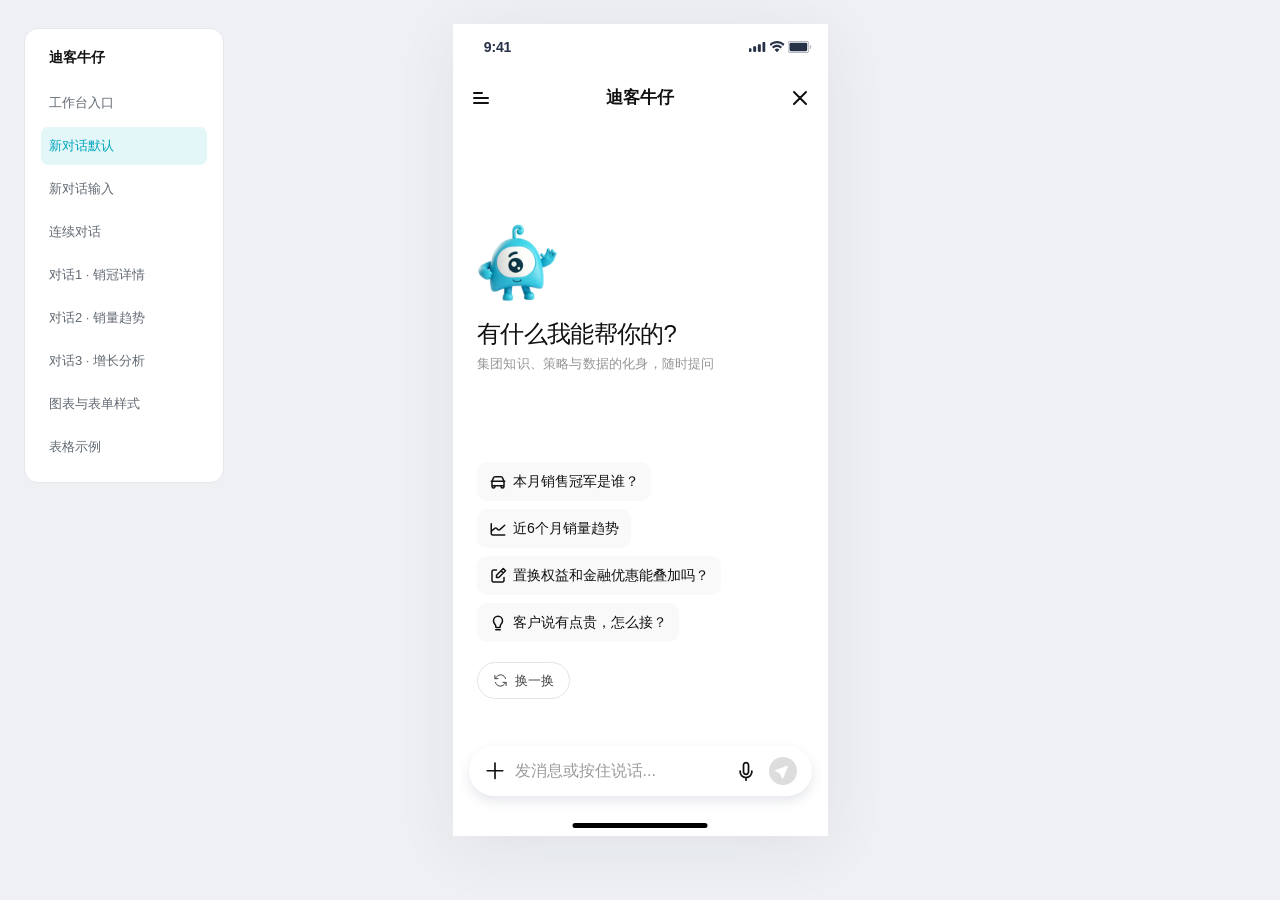
==== index.html @ 0528c2bb "Align reply line heights and paragraph spacing with design" ====
<!doctype html>
<html lang="zh-CN"><head><meta charset="UTF-8"><meta name="viewport" content="width=device-width,initial-scale=1,viewport-fit=cover"><title>新对话默认 · 迪客牛仔</title><script src="text-format.js?v=20261027-voice-original"></script><script src="viewport-mode.js?v=20261027-initial-layout"></script><link rel="stylesheet" href="styles.css?v=50b64fb21ad0081b"><link rel="manifest" href="manifest.webmanifest"><meta name="theme-color" content="#ffffff"><meta name="mobile-web-app-capable" content="yes"><meta name="apple-mobile-web-app-capable" content="yes"><meta name="apple-mobile-web-app-title" content="迪客牛仔"><link rel="apple-touch-icon" href="assets/apple-touch-icon.png"><link rel="stylesheet" href="task-history.css?v=de80d397e705ed2d"><link rel="preload" as="script" data-runtime-preload href="runtime-home.js?v=e8bdff1c8161cac5"></head>
<body data-page="index"><nav class="demo-nav" aria-label="设计页面"><strong>迪客牛仔</strong><a href="workbench.html">工作台入口</a><a href="index.html">新对话默认</a><a href="input.html">新对话输入</a><a href="conversation.html">连续对话</a><a href="answer.html">对话1 · 销冠详情</a><a href="trend.html">对话2 · 销量趋势</a><a href="analysis.html">对话3 · 增长分析</a><a href="charts.html">图表与表单样式</a><a href="table.html">表格示例</a></nav><button class="nav-toggle" aria-label="切换页面">页面</button><div class="screen-shell"><main class="design-screen composer-attachments" inert data-startup-inert aria-label="新对话默认"><div class="s0" data-node-id="9:1149" data-name="新对话默认">
      <div class="s1" data-node-id="9:1116" data-name="Status Bar/Light">
        <div class="s2" data-node-id="I9:1116;1:103" data-name="iPhone X/Status Bars/Status Bar (Black)">
          <div class="s3" data-node-id="I9:1116;1:105" data-name="Battery">
            <img alt="" class="s4" src="assets/1d4ec.svg" />
          </div>
          <div class="s5" data-node-id="I9:1116;1:109" data-name="Wifi">
            <img alt="" class="s4" src="assets/a8f0d.svg" />
          </div>
          <div class="s6" data-node-id="I9:1116;1:113" data-name="Cellular Connection">
            <img alt="" class="s4" src="assets/8ac38.svg" />
          </div>
          <div class="s7" data-node-id="I9:1116;1:118" data-name="Time Style">
            <p class="s8" data-node-id="I9:1116;1:119">
              <span class="s9">9:4</span><span class="s9">1</span>
            </p>
          </div>
        </div>
      </div>
      <div class="s10" data-node-id="9:1150">
        <div class="s11" data-node-id="9:1151" data-name="HomePage">
          <div class="s12" data-node-id="9:1152" data-name="Header">
            <a class="assistant-close" href="workbench.html" aria-label="关闭迪客牛仔，返回工作台"><img src="assets/home-close-v2.svg" alt=""></a>
            <div class="s13" data-node-id="9:1153" data-name="Heading 1">
              <p class="s14" data-node-id="9:1154">
                迪客牛仔
              </p>
            </div>
            <div class="s15" data-node-id="9:1155" data-name="Button - 打开菜单">
              <div class="s16" data-node-id="9:1156" data-name="Icon">
                <img alt="" class="s4" src="assets/home-menu-v2.svg" />
              </div>
            </div>
          </div>
          <div class="s17" data-node-id="9:1158" data-name="Main Content">
            <div class="s18" data-node-id="9:1159" data-name="Section">
              <div class="s19" data-node-id="9:1160" data-name="Image (蓝绿色独眼助手吉祥物):margin">
                <div class="s20 ip-has-fallback" data-node-id="9:1161" data-name="Image (蓝绿色独眼助手吉祥物)">
                  <img class="ip-intro-fallback" src="assets/ip-intro-poster.webp?v=20261105-first-frame" alt="" aria-hidden="true" decoding="async">
                  <video class="s21 ip-intro-video" src="assets/ip-intro-mobile.mp4?v=20261105-new-upload" poster="assets/ip-intro-poster.webp?v=20261105-first-frame" preload="auto" autoplay muted playsinline webkit-playsinline aria-hidden="true"></video>
                </div>
              </div>
              <div class="s22" data-node-id="9:1162" data-name="Heading 2">
                <p class="s23" data-node-id="9:1163">
                  有什么我能帮你的?
                </p>
              </div>
              <div class="s24" data-node-id="9:1164" data-name="Paragraph">
                <p class="s25" data-node-id="9:1165">
                  集团知识、策略与数据的化身，随时提问
                </p>
              </div>
            </div>
            <div class="s26" data-node-id="9:1166" data-name="Section - 推荐问题">
              <div class="s27" data-node-id="9:1167" data-name="Container">
                <div class="s28" data-node-id="9:1168" data-name="Button">
                  <div class="s29 suggestion-icon home-figma-icon" data-name="Icon" data-icon="User" aria-hidden="true"><img src="assets/home-car.svg" alt=""></div>
                  <div class="s13" data-node-id="9:1171" data-name="Text">
                    <p class="s30" data-node-id="9:1172">本月销售冠军是谁？</p>
                  </div>
                </div>
                <div class="s28" data-node-id="9:1173" data-name="Button">
                  <div class="s29 suggestion-icon home-figma-icon" data-name="Icon" data-icon="Car" aria-hidden="true"><img src="assets/home-chart-line.svg" alt=""></div>
                  <div class="s13" data-node-id="9:1176" data-name="Text">
                    <p class="s30" data-node-id="9:1177">近6个月销量趋势</p>
                  </div>
                </div>
                <div class="s28" data-node-id="9:1178" data-name="Button">
                  <div class="s29 suggestion-icon home-figma-icon" data-name="Icon" data-icon="Comment" aria-hidden="true"><img src="assets/home-note-edit.svg" alt=""></div>
                  <div class="s13" data-node-id="9:1181" data-name="Text">
                    <p class="s30" data-node-id="9:1182">置换权益和金融优惠能叠加吗？</p>
                  </div>
                </div>
                <div class="s28" data-node-id="9:1183" data-name="Button">
                  <div class="s29 suggestion-icon home-figma-icon" data-name="Icon" data-icon="Gift" aria-hidden="true"><img src="assets/home-bulb.svg" alt=""></div>
                  <div class="s13" data-node-id="9:1186" data-name="Text">
                    <p class="s30" data-node-id="9:1187">客户说有点贵，怎么接？</p>
                  </div>
                </div>
              </div>
              <div class="s31" data-node-id="9:1188" data-name="Button:margin">
                <div class="s32 refresh-suggestions" data-node-id="9:1189" data-name="Button">
                  <p class="s33" data-node-id="9:1190">
                    换一换
                  </p>
                  <div class="s34" data-node-id="9:1191" data-name="Icon">
                    <img alt="" class="s4" src="assets/66095.svg" />
                  </div>
                </div>
              </div>
            </div>
          </div>
        </div>
      </div>
      <div class="s35" data-node-id="9:1284" data-name="HomePage">
        <div class="s36" data-node-id="9:1285" data-name="Form"><button class="composer-add" type="button" aria-label="添加照片或文件" aria-expanded="false" aria-controls="attachment-panel"><img src="assets/composer-add.svg" alt=""></button>
          <div class="s37" data-node-id="9:1286" data-name="Button - 语音输入">
            <div class="s38" data-node-id="9:1287" data-name="Icon">
              <img alt="" class="s4" src="assets/composer-voice.svg" />
            </div>
          </div>
          <div class="s39" data-node-id="9:1289" data-name="Text Input - 发送消息"><input class="message-input" aria-label="发送消息" inputmode="text" enterkeyhint="send" autocomplete="off" placeholder="发消息或按住说话...">
          </div>
          <div class="s41" data-node-id="9:1291" data-name="Button - 发送消息">
            <div class="s42" data-node-id="9:1292" data-name="Icon:transform">
              <div class="s43" data-node-id="9:1293" data-name="Icon">
                <img alt="" class="s4" src="assets/composer-send-disabled.svg" />
              </div>
            </div>
          </div>
        </div>
        <div class="s44" data-node-id="9:1296" data-name="Home Indicator/Dark">
          <div class="s45" data-node-id="I9:1296;26:6" data-name="Line" ></div>
        </div>
      </div>
    </div></main></div><div class="toast" role="status"></div><script>DemoStartup.watch()</script><script src="runtime-home.js?v=e8bdff1c8161cac5"></script></body></html>
---- styles.css ----
*{box-sizing:border-box;border-width:0;border-style:solid;border-color:#e5e7eb}html,body{margin:0;min-height:100%;font-family:Arial,"PingFang SC",sans-serif}body{background:#eef0f3;color:#101210}p{margin:0}img{display:block;max-width:100%;vertical-align:middle}button,input{font:inherit}button{cursor:pointer}.screen-shell{width:375px;margin:24px auto;background:white;box-shadow:0 12px 60px #27314812;min-height:812px}.design-screen{width:750px;zoom:.5;position:relative;min-height:1624px}.design-screen>div{min-height:inherit}.demo-nav{position:fixed;left:24px;top:28px;display:flex;flex-direction:column;gap:5px;width:200px;padding:16px;background:#fff;border:1px solid #e4e7eb;border-radius:14px;font-size:13px}.demo-nav strong{padding:4px 8px 12px;font-size:14px}.demo-nav a{color:#626a73;text-decoration:none;padding:10px 8px;border-radius:7px}.demo-nav a:hover,.demo-nav a[aria-current]{background:#e3f7f9;color:#00a6ba}.nav-toggle{display:none}.toast{position:fixed;top:50%;bottom:auto;left:50%;transform:translate(-50%,-50%);width:max-content;max-width:min(360px,calc(100vw - 48px));padding:12px 18px;background:#202a2e;color:white;border-radius:12px;font-size:14px;opacity:0;pointer-events:none;z-index:20;transition:opacity .2s}.toast.visible{opacity:1}[role=button]{cursor:pointer}[role=button]:focus-visible,input:focus-visible{outline:3px solid #00b0c7;outline-offset:4px}.message-input{background:transparent;border:0;outline:0;width:100%;height:100%;color:#101210;font-size:32px;padding:0;min-width:0}.message-input::placeholder{color:#999c99}.selected-option{background:#e3f7f9!important;color:#00b2c4!important;border-color:#a6e5eb!important}.feedback-active{background:#e3f7f9;border-radius:6px}.inline-table{width:100%;border-collapse:collapse;font-size:28px}.inline-table td,.inline-table th{padding:24px 0;border-bottom:1px solid #dedee1;text-align:left;font-weight:400}.inline-table th{color:#888}.inline-table td:last-child,.inline-table th:last-child{text-align:right}.inline-table tr:last-child td{border-bottom:0}@media(max-width:900px){.demo-nav{display:none;z-index:10;box-shadow:0 8px 40px #0002}.demo-nav.open{display:flex}.nav-toggle{display:block;position:fixed;right:12px;top:12px;z-index:11;background:#fff;border:1px solid #e4e7eb;border-radius:20px;padding:8px 14px;font-size:12px;color:#68737d}.screen-shell{margin:0 auto;box-shadow:none}}@media(max-width:374px){.screen-shell{margin:0;width:100%}}body[data-page=table] .design-screen{min-height:637px}body[data-page=table] .screen-shell{min-height:318.5px}
.s0{align-content:stretch;display:flex;flex-direction:column;align-items:flex-start;position:relative;width:100%;height:100%}
.s1{background-color:#fff;height:88px;position:relative;flex-shrink:0;width:100%}
.s2{position:absolute;height:88px;left:50%;overflow:clip;top:50%;width:750px;transform:translate(-50%,-50%) rotate(0deg)}
.s3{position:absolute;height:22.667px;right:31.34px;top:34.67px;width:48.656px}
.s4{position:absolute;display:block;inset:0;max-width:none;width:100%;height:100%}
.s5{position:absolute;inset:39.39% 11.48% 35.69% 84.45%}
.s6{position:absolute;inset:40.15% 16.62% 35.61% 78.84%}
.s7{position:absolute;height:42px;left:36px;top:24px;width:108px}
.s8{overflow-wrap:break-word;position:absolute;font-family:Arial,"PingFang SC",sans-serif;font-weight:600;line-height:0;left:54px;font-style:normal;color:#273148;font-size:28px;text-align:center;top:calc(50% - 15px);letter-spacing:-0.28px;width:108px;transform:translate(-50%,0px) rotate(0deg)}
.s9{line-height:normal}
.s10{align-content:stretch;display:flex;align-items:center;position:relative;flex-shrink:0}
.s11{background-color:#fff;align-content:stretch;display:flex;flex-direction:column;align-items:flex-start;min-height:875px;padding-bottom:240px;position:relative;flex-shrink:0;width:750px}
.s12{align-content:stretch;display:flex;height:120px;align-items:center;justify-content:center;padding-left:36px;padding-right:36px;position:relative;flex-shrink:0;width:100%}
.s13{align-content:stretch;display:flex;flex-direction:column;align-items:flex-start;position:relative;flex-shrink:0}
.s14{overflow-wrap:break-word;font-family:Arial,"PingFang SC",sans-serif;font-weight:700;line-height:50.32px;font-style:normal;position:relative;flex-shrink:0;color:#101210;font-size:34px;letter-spacing:0.4px;white-space:nowrap}
.s15{position:absolute;background-color:#f8f8f8;filter:drop-shadow(0px 10px 18px rgba(35,45,65,0.03));display:grid;grid-template-columns: 80px;grid-template-rows: 80px;left:36px;border-radius:40px;width:80px;height:80px;top:20px}
.s16{grid-column:1;justify-self:center;position:relative;grid-row:1;align-self:center;flex-shrink:0;width:48px;height:48px}
.s17{align-content:stretch;display:flex;flex-direction:column;height:1062.359px;align-items:flex-start;padding-top:54px;padding-left:48px;padding-right:48px;position:relative;flex-shrink:0;width:750px}
.s18{align-content:stretch;display:flex;flex-direction:column;align-items:flex-start;position:relative;flex-shrink:0;width:100%}
.s19{align-content:stretch;display:flex;flex-direction:column;height:220px;align-items:flex-start;position:relative;flex-shrink:0;width:215px}
.s20{position:absolute;left:-5px;width:220px;height:220px;top:0}
.s21{position:absolute;inset:0;max-width:none;object-fit:contain;pointer-events:none;width:100%;height:100%}
.s22{align-content:stretch;display:flex;flex-direction:column;height:107px;align-items:flex-start;padding-top:26px;position:relative;flex-shrink:0;width:654px}
.s23{overflow-wrap:break-word;font-family:Arial,"PingFang SC",sans-serif;font-weight:700;line-height:81px;font-style:normal;position:relative;flex-shrink:0;color:#101210;font-size:60px;letter-spacing:-1.4px;white-space:nowrap}
.s24{align-content:stretch;display:flex;flex-direction:column;height:58px;align-items:flex-start;padding-top:14px;position:relative;flex-shrink:0;width:654px}
.s25{overflow-wrap:break-word;font-family:Arial,"PingFang SC",sans-serif;font-weight:400;line-height:43.2px;font-style:normal;position:relative;flex-shrink:0;color:#939693;font-size:27px;letter-spacing:0.4px;white-space:nowrap}
.s26{align-content:stretch;display:flex;flex-direction:column;height:623.359px;align-items:flex-start;padding-top:110px;position:relative;flex-shrink:0;width:654px}
.s27{align-content:stretch;display:flex;flex-direction:column;gap:16px;align-items:flex-start;position:relative;flex-shrink:0;width:100%}
.s28{background-color:#f9f9f9;align-content:stretch;display:flex;gap:16px;align-items:center;min-height:88px;padding-left:32px;padding-right:32px;padding-top:20px;padding-bottom:20px;position:relative;border-radius:26px;flex-shrink:0}
.s29{position:relative;flex-shrink:0;width:36px;height:36px}
.s30{overflow-wrap:break-word;font-family:Arial,"PingFang SC",sans-serif;font-weight:400;line-height:46.4px;font-style:normal;position:relative;flex-shrink:0;color:#101210;font-size:32px;white-space:nowrap}
.s31{align-content:stretch;display:flex;flex-direction:column;align-items:flex-start;padding-top:40px;position:relative;flex-shrink:0}
.s32{border-width:1px;border-color:#e4e4e4;border-style:solid;align-content:stretch;display:flex;gap:14px;height:73.359px;align-items:center;padding-left:30px;padding-right:30px;padding-top:12px;padding-bottom:12px;position:relative;border-radius:40px;flex-shrink:0}
.s33{overflow-wrap:break-word;font-family:Arial,"PingFang SC",sans-serif;font-weight:400;line-height:47.36px;font-style:normal;position:relative;flex-shrink:0;color:#101210;font-size:32px;text-align:center;white-space:nowrap}
.s34{position:relative;flex-shrink:0;width:30px;height:30px}
.s35{position:absolute;background-image:linear-gradient(to bottom,rgba(255,255,255,0),white 22%);bottom:0;height:210px;left:0;width:750px}
.s36{position:absolute;background-color:#fff;align-content:stretch;filter:drop-shadow(0px 10px 23px rgba(38,55,91,0.04));display:flex;gap:18px;height:100px;align-items:center;left:32px;min-height:100px;padding-left:34px;padding-right:16px;padding-top:16px;padding-bottom:16px;right:32px;border-radius:60px;top:30px}
.s37{grid-template-columns: 40px;grid-template-rows: 40px;display:inline-grid;position:relative;flex-shrink:0}
.s38{grid-column:1;justify-self:center;position:relative;grid-row:1;align-self:center;flex-shrink:0;width:40px;height:40px}
.s39{align-content:stretch;display:flex;flex-direction:column;height:47px;align-items:flex-start;justify-content:center;overflow:clip;position:relative;flex-shrink:0;width:492px}
.s40{overflow-wrap:break-word;font-family:Arial,"PingFang SC",sans-serif;font-weight:400;line-height:normal;font-style:normal;position:relative;flex-shrink:0;color:#999c99;font-size:32px;width:100%}
.s41{background-color:#ddd;display:grid;grid-template-columns: 68px;grid-template-rows: 68px;position:relative;border-radius:34px;flex-shrink:0;width:68px;height:68px}
.s42{grid-column:1;align-content:stretch;display:flex;flex-direction:column;align-items:flex-start;justify-self:center;position:relative;grid-row:1;align-self:center;flex-shrink:0;width:40px;height:40px}
.s43{position:absolute;left:-1px;width:40px;height:40px;top:1px}
.s44{position:absolute;bottom:0;height:68px;left:0;width:750px}
.s45{position:absolute;background-color:#000;bottom:16px;height:10px;left:50%;border-radius:100px;width:270px;transform:translate(-50%,0px) rotate(0deg)}
.s46{overflow-wrap:break-word;font-family:Arial,"PingFang SC",sans-serif;font-weight:400;line-height:normal;font-style:normal;position:relative;flex-shrink:0;color:#101210;font-size:32px;width:100%}
.s47{background-color:#00b0c7;display:grid;grid-template-columns: 68px;grid-template-rows: 68px;position:relative;border-radius:34px;flex-shrink:0;width:68px;height:68px}
.s48{background-color:#fff;align-content:stretch;display:flex;flex-direction:column;align-items:flex-start;position:relative;width:100%;height:100%}
.s49{align-content:stretch;display:flex;flex-direction:column;align-items:center;position:relative;flex-shrink:0;width:100%}
.s50{background-color:#fff;align-content:stretch;display:flex;flex-direction:column;align-items:flex-start;min-height:875px;position:relative;flex-shrink:0;width:750px}
.s51{background-color:#fff;align-content:stretch;display:flex;height:120px;align-items:center;justify-content:center;padding-left:36px;padding-right:36px;position:relative;flex-shrink:0;width:100%}
.s52{overflow-wrap:break-word;font-family:Arial,"PingFang SC",sans-serif;font-weight:700;line-height:50.32px;font-style:normal;position:relative;flex-shrink:0;color:#111;font-size:34px;letter-spacing:0.4px;white-space:nowrap}
.s53{position:absolute;background-color:rgba(255,255,255,0);display:grid;grid-template-columns: 80px;grid-template-rows: 80px;left:36px;border-radius:40px;box-shadow:0px 10px 36px 0px rgba(35,45,65,0.03);width:80px;height:80px;top:20px}
.s54{align-content:stretch;display:flex;flex-direction:column;align-items:flex-start;padding-bottom:20px;padding-top:26px;padding-left:32px;padding-right:32px;position:relative;flex-shrink:0;width:100%}
.s55{align-content:stretch;display:flex;flex-direction:column;align-items:flex-end;position:relative;flex-shrink:0;width:100%}
.s56{background-color:#e3f7f9;align-content:stretch;display:flex;flex-direction:column;align-items:flex-start;padding-left:24px;padding-right:24px;padding-top:22px;padding-bottom:22px;position:relative;border-bottom-left-radius:26px;border-bottom-right-radius:26px;border-top-left-radius:26px;flex-shrink:0;width:454.578px}
.s57{overflow-wrap:break-word;font-family:Arial,"PingFang SC",sans-serif;font-weight:400;line-height:44.8px;font-style:normal;position:relative;flex-shrink:0;color:#111;font-size:32px;white-space:nowrap}
.s58{align-content:stretch;display:flex;flex-direction:column;align-items:flex-start;padding-top:32px;position:relative;flex-shrink:0;width:100%}
.s59{background-color:#f8f8f8;align-content:stretch;display:flex;flex-direction:column;align-items:flex-start;padding-bottom:16px;padding-top:28px;padding-left:24px;padding-right:24px;position:relative;border-radius:24px;flex-shrink:0;width:100%}
.s60{align-content:stretch;display:flex;gap:18px;align-items:center;position:relative;flex-shrink:0;width:100%}
.s61{position:relative;border-radius:40px;flex-shrink:0;width:80px;height:80px}
.s62{position:absolute;inset:0;max-width:none;object-fit:cover;pointer-events:none;border-radius:40px;width:100%;height:100%}
.s63{align-content:stretch;display:flex;flex-direction:column;align-items:flex-start;position:relative;flex-shrink:0;width:327.391px}
.s64{overflow-wrap:break-word;font-family:Arial,"PingFang SC",sans-serif;font-weight:700;line-height:39px;font-style:normal;position:relative;flex-shrink:0;color:#111;font-size:30px;white-space:nowrap}
.s65{align-content:stretch;display:flex;flex-direction:column;align-items:flex-start;padding-top:8px;position:relative;flex-shrink:0;width:100%}
.s66{align-content:stretch;display:flex;gap:14px;height:38.555px;align-items:flex-start;position:relative;flex-shrink:0;width:100%}
.s67{background-color:#f0f0f0;align-content:stretch;display:flex;gap:4px;height:100%;align-items:center;padding-left:14px;padding-right:14px;padding-top:3px;padding-bottom:3px;position:relative;border-radius:24px;flex-shrink:0}
.s68{position:relative;flex-shrink:0;width:26px;height:26px}
.s69{overflow-wrap:break-word;font-family:Arial,"PingFang SC",sans-serif;font-weight:400;line-height:32.56px;font-style:normal;position:relative;flex-shrink:0;color:#111;font-size:22px;white-space:nowrap}
.s70{background-color:#f0f0f0;align-content:stretch;display:flex;height:100%;align-items:center;padding-left:14px;padding-right:14px;padding-top:3px;padding-bottom:3px;position:relative;border-radius:24px;flex-shrink:0}
.s71{align-content:stretch;display:flex;flex-direction:column;align-items:flex-start;padding-top:24px;position:relative;flex-shrink:0;width:100%}
.s72{overflow-wrap:break-word;font-family:Arial,"PingFang SC",sans-serif;font-weight:400;line-height:40.6px;font-style:normal;position:relative;flex-shrink:0;color:#444;font-size:28px;width:638px}
.s73{align-content:stretch;display:flex;flex-direction:column;align-items:flex-start;padding-top:26px;position:relative;flex-shrink:0;width:100%}
.s74{overflow-wrap:break-word;background-color:#fff;font-family:Arial,"PingFang SC",sans-serif;font-weight:400;display:grid;grid-template-columns:   212.66px 212.66px 212.67px;grid-template-rows: 131.59px;font-style:normal;padding-top:20px;padding-bottom:20px;position:relative;border-radius:24px;flex-shrink:0;width:100%;white-space:nowrap}
.s75{grid-column:1;align-content:stretch;display:flex;flex-direction:column;align-items:center;justify-content:center;justify-self:stretch;position:relative;grid-row:1;align-self:stretch;flex-shrink:0}
.s76{line-height:92.4px;position:relative;flex-shrink:0;color:#111;font-size:66px}
.s77{line-height:39.2px;position:relative;flex-shrink:0;color:#999;font-size:28px}
.s78{border-color:#f0f0f0;border-left-width:1px;border-style:solid;grid-column:2;align-content:stretch;display:flex;flex-direction:column;align-items:center;justify-content:center;justify-self:stretch;position:relative;grid-row:1;align-self:stretch;flex-shrink:0}
.s79{border-color:#f0f0f0;border-left-width:1px;border-style:solid;grid-column:3;align-content:stretch;display:flex;flex-direction:column;align-items:center;justify-content:center;justify-self:stretch;position:relative;grid-row:1;align-self:stretch;flex-shrink:0}
.s80{background-color:#fff;align-content:stretch;display:flex;align-items:center;justify-content:space-between;padding-left:22px;padding-right:22px;padding-top:12px;padding-bottom:12px;position:relative;border-radius:24px;flex-shrink:0;width:100%}
.s81{align-content:stretch;display:flex;gap:10px;align-items:center;position:relative;flex-shrink:0}
.s82{overflow-wrap:break-word;font-family:Arial,"PingFang SC",sans-serif;font-weight:400;line-height:33.8px;font-style:normal;position:relative;flex-shrink:0;color:#999;font-size:26px;text-align:center;white-space:nowrap}
.s83{align-content:stretch;display:flex;align-items:flex-start;position:relative;flex-shrink:0}
.s84{position:relative;flex-shrink:0;width:24px;height:24px}
.s85{align-content:stretch;display:flex;gap:46px;align-items:center;padding-bottom:10px;padding-top:36px;padding-left:8px;padding-right:8px;position:relative;flex-shrink:0;width:100%}
.s86{position:relative;flex-shrink:0;width:38px;height:38px}
.s87{align-content:stretch;display:flex;flex-direction:column;align-items:flex-start;position:relative;flex-shrink:0;width:38px;height:38px}
.s88{position:absolute;display:flex;align-items:center;justify-content:center;left:0;width:38px;height:38px;top:0}
.s89{flex:none;transform:translate(0px,0px) rotate(180deg)}
.s90{align-content:stretch;display:flex;align-items:flex-start;position:relative;width:38px;height:38px}
.s91{align-content:stretch;display:flex;flex:1 0 0;align-items:flex-start;justify-content:flex-end;min-width:1px;position:relative}
.s92{align-content:stretch;display:flex;flex-direction:column;height:246.391px;align-items:flex-start;padding-top:36px;padding-left:6px;padding-right:6px;position:relative;flex-shrink:0;width:686px}
.s93{overflow-wrap:break-word;font-family:Arial,"PingFang SC",sans-serif;font-weight:700;line-height:41.6px;font-style:normal;position:relative;flex-shrink:0;color:#111;font-size:32px;white-space:nowrap}
.s94{height:142.391px;position:relative;flex-shrink:0;width:100%}
.s95{position:absolute;background-color:#f8f8f8;align-content:stretch;display:flex;flex-direction:column;align-items:flex-start;justify-content:center;left:0;padding-left:18px;padding-right:18px;padding-top:12px;padding-bottom:12px;border-radius:26px;top:0}
.s96{overflow-wrap:break-word;font-family:Arial,"PingFang SC",sans-serif;font-weight:400;line-height:39.2px;font-style:normal;position:relative;flex-shrink:0;color:#111;font-size:28px;white-space:nowrap}
.s97{position:absolute;background-color:#f8f8f8;align-content:stretch;display:flex;flex-direction:column;align-items:flex-start;justify-content:center;left:319.58px;padding-left:18px;padding-right:18px;padding-top:12px;padding-bottom:12px;border-radius:26px;top:0}
.s98{position:absolute;background-color:#f8f8f8;align-content:stretch;display:flex;flex-direction:column;align-items:flex-start;justify-content:center;left:0;padding-left:18px;padding-right:18px;padding-top:12px;padding-bottom:12px;border-radius:26px;top:79.2px}
.s99{align-content:stretch;display:flex;flex-direction:column;align-items:flex-start;padding-top:50px;position:relative;flex-shrink:0;width:686px}
.s100{background-color:#e3f7f9;align-content:stretch;display:flex;flex-direction:column;align-items:flex-start;padding-left:24px;padding-right:24px;padding-top:22px;padding-bottom:22px;position:relative;border-bottom-left-radius:26px;border-bottom-right-radius:26px;border-top-left-radius:26px;flex-shrink:0;width:353.797px}
.s101{align-content:stretch;display:flex;flex-direction:column;align-items:flex-start;padding-top:3px;position:relative;flex-shrink:0;width:100%}
.s102{overflow-wrap:break-word;background-color:#fff;font-family:Arial,"PingFang SC",sans-serif;font-weight:400;display:grid;grid-template-columns:   212.66px 212.66px 212.67px;grid-template-rows: 106.79px;font-style:normal;padding-top:18px;padding-bottom:18px;position:relative;border-radius:24px;flex-shrink:0;width:100%;white-space:nowrap}
.s103{line-height:67.6px;position:relative;flex-shrink:0;color:#111;font-size:52px}
.s104{line-height:67.6px;position:relative;flex-shrink:0;color:#ff1818;font-size:52px}
.s105{align-content:stretch;display:flex;flex-direction:column;height:79px;align-items:flex-start;padding-top:34px;position:relative;flex-shrink:0;width:638px}
.s106{overflow-wrap:break-word;font-family:Arial,"PingFang SC",sans-serif;font-weight:700;line-height:44.4px;font-style:normal;position:relative;flex-shrink:0;color:#111;font-size:30px;white-space:nowrap}
.s107{height:368.844px;position:relative;flex-shrink:0;width:100%}
.s108{overflow-wrap:break-word;position:absolute;display:contents;font-family:Arial,"PingFang SC",sans-serif;font-weight:400;inset:2.16% 92.01% 17.27% 1.72%;line-height:normal;font-style:normal;color:#a0a0a0;font-size:23.925px;text-align:right;white-space:nowrap}
.s109{position:absolute;inset:2.16% 92.01% 90.25% 1.72%}
.s110{position:absolute;inset:16.76% 92.01% 75.65% 1.72%}
.s111{position:absolute;inset:31.35% 92.02% 61.06% 3.75%}
.s112{position:absolute;inset:45.95% 92.02% 46.46% 3.75%}
.s113{position:absolute;inset:60.54% 92.02% 31.87% 3.75%}
.s114{position:absolute;inset:75.14% 92.02% 17.27% 5.78%}
.s115{position:absolute;inset:19.82% 4.37% 18.38% 11.25%}
.s116{position:absolute;inset:41.08% 3.13% 58.92% 11.25%}
.s117{position:absolute;inset:-1px 0}
.s118{display:block;max-width:none;width:100%;height:100%}
.s119{position:absolute;inset:19.82% 4.37% 44.32% 11.25%}
.s120{position:absolute;inset:-0.98% -0.12% -0.26% -0.23%}
.s121{position:absolute;inset:21.84% 3.56% 75.35% 94.81%}
.s122{position:absolute;inset:-9.62%}
.s123{position:absolute;inset:81.62% 0 18.38% 9.38%}
.s124{overflow-wrap:break-word;position:absolute;display:contents;font-family:Arial,"PingFang SC",sans-serif;font-weight:400;inset:88.11% 2.48% 4.3% 10%;line-height:normal;font-style:normal;font-size:23.925px;text-align:center;white-space:nowrap}
.s125{position:absolute;inset:88.11% 84.04% 4.3% 10%;color:#999}
.s126{position:absolute;inset:88.11% 67.95% 4.3% 26.09%;color:#999}
.s127{position:absolute;inset:88.11% 51.86% 4.3% 42.19%;color:#999}
.s128{position:absolute;inset:88.11% 35.76% 4.3% 58.28%;color:#999}
.s129{position:absolute;inset:88.11% 19.67% 4.3% 74.37%;color:#999}
.s130{position:absolute;inset:88.11% 2.48% 4.3% 89.53%;color:#222}
.s131{align-content:stretch;display:flex;flex-direction:column;height:248px;align-items:flex-start;padding-top:36px;padding-left:6px;padding-right:6px;position:relative;flex-shrink:0;width:686px}
.s132{align-content:stretch;display:flex;flex-direction:column;gap:16px;height:170px;align-items:flex-start;padding-top:26px;position:relative;flex-shrink:0;width:674px}
.s133{background-color:#f8f8f8;align-content:stretch;display:flex;flex-direction:column;align-items:flex-start;justify-content:center;padding-left:18px;padding-right:18px;padding-top:12px;padding-bottom:12px;position:relative;border-radius:26px;flex-shrink:0}
.s134{align-content:stretch;display:flex;flex-direction:column;height:457px;align-items:flex-start;padding-top:50px;position:relative;flex-shrink:0;width:686px}
.s135{background-color:#e3f7f9;align-content:stretch;display:flex;flex-direction:column;align-items:flex-start;padding-left:24px;padding-right:24px;padding-top:22px;padding-bottom:22px;position:relative;border-bottom-left-radius:26px;border-bottom-right-radius:26px;border-top-left-radius:26px;flex-shrink:0;width:336px}
.s136{background-color:#f8f8f8;align-content:stretch;display:flex;flex-direction:column;align-items:flex-start;padding-bottom:20px;padding-top:24px;padding-left:24px;padding-right:24px;position:relative;border-radius:24px;flex-shrink:0;width:100%}
.s137{overflow-wrap:break-word;font-family:Arial,"PingFang SC",sans-serif;font-weight:400;line-height:41.44px;font-style:normal;position:relative;flex-shrink:0;color:#666;font-size:28px;white-space:nowrap}
.s138{align-content:stretch;display:flex;gap:16px;height:98px;align-items:flex-start;padding-top:30px;position:relative;flex-shrink:0;width:638px}
.s139{background-color:#e3f7f9;border-width:1px;border-color:#a6e5eb;border-style:solid;align-content:stretch;display:flex;flex-direction:column;align-items:flex-start;padding-left:22px;padding-right:22px;padding-top:13px;padding-bottom:13px;position:relative;border-radius:24px;flex-shrink:0}
.s140{overflow-wrap:break-word;font-family:Arial,"PingFang SC",sans-serif;font-weight:400;line-height:39.96px;font-style:normal;position:relative;flex-shrink:0;color:#00b2c3;font-size:27px;white-space:nowrap}
.s141{background-color:#e3f7f9;border-width:1px;border-color:rgba(0,0,0,0);border-style:solid;align-content:stretch;display:flex;flex-direction:column;align-items:flex-start;padding-left:22px;padding-right:22px;padding-top:13px;padding-bottom:13px;position:relative;border-radius:24px;flex-shrink:0}
.s142{background-color:#fff;border-width:1px;border-color:rgba(0,0,0,0);border-style:solid;align-content:stretch;display:flex;flex-direction:column;align-items:flex-start;padding-left:22px;padding-right:22px;padding-top:13px;padding-bottom:13px;position:relative;border-radius:24px;flex-shrink:0}
.s143{overflow-wrap:break-word;font-family:Arial,"PingFang SC",sans-serif;font-weight:400;line-height:39.96px;font-style:normal;position:relative;flex-shrink:0;color:#111;font-size:27px;white-space:nowrap}
.s144{align-content:stretch;display:flex;gap:34px;height:102px;align-items:center;justify-content:flex-end;padding-top:30px;position:relative;flex-shrink:0;width:638px}
.s145{align-content:stretch;display:flex;flex-direction:column;align-items:center;justify-content:center;position:relative;flex-shrink:0}
.s146{overflow-wrap:break-word;font-family:Arial,"PingFang SC",sans-serif;font-weight:400;line-height:39.96px;font-style:normal;position:relative;flex-shrink:0;color:#00b2c4;font-size:27px;text-align:center;white-space:nowrap}
.s147{background-color:#00b5c7;align-content:stretch;display:flex;flex-direction:column;align-items:center;justify-content:center;padding-left:34px;padding-right:34px;padding-top:16px;padding-bottom:16px;position:relative;border-radius:40px;flex-shrink:0}
.s148{overflow-wrap:break-word;font-family:Arial,"PingFang SC",sans-serif;font-weight:400;line-height:39.96px;font-style:normal;position:relative;flex-shrink:0;font-size:27px;text-align:center;color:#fff;white-space:nowrap}
.s149{background-image:linear-gradient(to bottom,rgba(255,255,255,0),white 22%);height:210px;position:relative;flex-shrink:0;width:750px}
.s150{height:88px;position:relative;flex-shrink:0;width:750px}
.s151{background-color:#fdfcfe;align-content:stretch;display:flex;flex-direction:column;align-items:flex-start;min-height:916px;padding-bottom:36px;position:relative;flex-shrink:0;width:750px}
.s152{align-content:stretch;display:flex;height:88px;align-items:center;justify-content:space-between;padding-bottom:30px;padding-top:52px;padding-left:40px;padding-right:40px;position:relative;flex-shrink:0;width:100%}
.s153{align-content:stretch;display:flex;flex-direction:column;height:50px;align-items:flex-start;justify-content:center;position:relative;flex-shrink:0;width:40px}
.s154{position:relative;flex-shrink:0;width:40px;height:40px}
.s155{align-content:stretch;display:flex;flex-direction:column;align-items:flex-start;position:relative;flex-shrink:0;width:164px}
.s156{align-content:stretch;display:flex;gap:12px;align-items:center;position:relative;flex-shrink:0;width:100%}
.s157{position:relative;flex-shrink:0;width:32px;height:32px}
.s158{align-content:stretch;display:flex;flex-direction:column;align-items:center;position:relative;flex-shrink:0}
.s159{overflow-wrap:break-word;font-family:"PingFang SC","Microsoft YaHei",sans-serif;font-weight:600;line-height:44.4px;font-style:normal;position:relative;flex-shrink:0;color:#111;font-size:30px;text-align:center;white-space:nowrap}
.s160{align-content:stretch;display:flex;flex-direction:column;height:2954.328px;align-items:flex-start;padding-top:40px;padding-left:40px;padding-right:40px;position:relative;flex-shrink:0;width:100%}
.s161{background-color:#eff2ff;align-content:stretch;display:flex;flex-direction:column;align-items:flex-start;padding-left:30px;padding-right:30px;padding-top:22px;padding-bottom:22px;position:relative;border-radius:42px;flex-shrink:0;width:500px}
.s162{overflow-wrap:break-word;font-family:"PingFang SC","Microsoft YaHei",sans-serif;font-weight:400;line-height:47.36px;font-style:normal;position:relative;flex-shrink:0;color:#2857a8;font-size:32px;width:440px}
.s163{align-content:stretch;display:flex;flex-direction:column;align-items:flex-start;padding-top:58px;position:relative;flex-shrink:0;width:100%}
.s164{overflow-wrap:break-word;font-family:"PingFang SC","Microsoft YaHei",sans-serif;font-weight:600;line-height:47.36px;font-style:normal;position:relative;flex-shrink:0;color:#111;font-size:32px;white-space:nowrap}
.s165{overflow-wrap:break-word;font-family:Arial,"PingFang SC",sans-serif;font-weight:400;line-height:0;font-style:normal;position:relative;flex-shrink:0;color:#111;font-size:0px;width:100%}
.s166{font-family:"PingFang SC","Microsoft YaHei",sans-serif;font-weight:400;line-height:45px;font-size:30px}
.s167{font-family:"PingFang SC","Microsoft YaHei",sans-serif;font-weight:600;line-height:45px;font-size:30px}
.s168{align-content:stretch;display:flex;flex-direction:column;align-items:flex-start;padding-top:30px;position:relative;flex-shrink:0;width:100%}
.s169{align-content:stretch;display:flex;flex-direction:column;height:807.375px;align-items:flex-start;padding-top:48px;position:relative;flex-shrink:0;width:100%}
.s170{border-width:1px;border-color:#e5e4e9;border-style:solid;align-content:stretch;display:flex;flex-direction:column;align-items:flex-start;padding-bottom:20px;padding-top:26px;padding-left:20px;padding-right:20px;position:relative;border-radius:34px;flex-shrink:0;width:100%}
.s171{border-color:#f0eef3;border-bottom-width:1px;border-style:solid;align-content:stretch;display:flex;gap:24px;align-items:center;padding-bottom:36px;position:relative;flex-shrink:0;width:100%}
.s172{background-color:#f3f2f5;display:grid;grid-template-columns: 110px;grid-template-rows: 110px;position:relative;border-radius:55px;flex-shrink:0;width:110px;height:110px}
.s173{align-content:stretch;display:flex;flex-direction:column;align-items:flex-start;position:relative;flex-shrink:0;width:314.695px}
.s174{overflow-wrap:break-word;font-family:"PingFang SC","Microsoft YaHei",sans-serif;font-weight:600;line-height:53.28px;font-style:normal;position:relative;flex-shrink:0;color:#111;font-size:36px;white-space:nowrap}
.s175{background-color:#ddf3e8;align-content:stretch;display:flex;flex-direction:column;align-items:flex-start;padding-left:12px;padding-right:12px;padding-top:2px;padding-bottom:2px;position:relative;border-radius:20px;flex-shrink:0}
.s176{overflow-wrap:break-word;font-family:"PingFang SC","Microsoft YaHei",sans-serif;font-weight:600;line-height:31.5px;font-style:normal;position:relative;flex-shrink:0;color:#168747;font-size:21px;white-space:nowrap}
.s177{align-content:stretch;display:flex;flex-direction:column;height:50px;align-items:flex-start;padding-top:4px;position:relative;flex-shrink:0;width:314.695px}
.s178{overflow-wrap:break-word;font-family:"PingFang SC","Microsoft YaHei",sans-serif;font-weight:400;line-height:45.5px;font-style:normal;position:relative;flex-shrink:0;color:#666;font-size:26px;white-space:nowrap}
.s179{overflow-wrap:break-word;font-family:"PingFang SC","Microsoft YaHei",sans-serif;font-weight:400;line-height:42px;font-style:normal;position:relative;flex-shrink:0;color:#888;font-size:24px;white-space:nowrap}
.s180{column-gap:40px;row-gap:20px;display:grid;grid-template-columns:  304px 304px;grid-template-rows:  88.88px 88.88px;padding-top:32px;position:relative;flex-shrink:0;width:628px}
.s181{grid-column:1;align-content:stretch;display:flex;flex-direction:column;align-items:flex-start;justify-self:stretch;position:relative;grid-row:1;align-self:stretch;flex-shrink:0}
.s182{overflow-wrap:break-word;font-family:"PingFang SC","Microsoft YaHei",sans-serif;font-weight:400;line-height:35.52px;font-style:normal;position:relative;flex-shrink:0;color:#777;font-size:24px;white-space:nowrap}
.s183{align-content:stretch;display:flex;flex-direction:column;height:54px;align-items:flex-start;padding-top:6px;position:relative;flex-shrink:0;width:304px}
.s184{overflow-wrap:break-word;font-family:"PingFang SC","Microsoft YaHei",sans-serif;font-weight:400;line-height:47.36px;font-style:normal;position:relative;flex-shrink:0;color:#111;font-size:32px;white-space:nowrap}
.s185{grid-column:2;align-content:stretch;display:flex;flex-direction:column;align-items:flex-start;justify-self:stretch;position:relative;grid-row:1;align-self:stretch;flex-shrink:0}
.s186{grid-column:1;align-content:stretch;display:flex;flex-direction:column;align-items:flex-start;justify-self:stretch;position:relative;grid-row:2;align-self:stretch;flex-shrink:0}
.s187{grid-column:2;align-content:stretch;display:flex;flex-direction:column;align-items:flex-start;justify-self:stretch;position:relative;grid-row:2;align-self:stretch;flex-shrink:0}
.s188{align-content:stretch;display:flex;gap:16px;align-items:center;position:relative;flex-shrink:0;width:100%}
.s189{background-color:#f3f2f5;align-content:stretch;display:flex;flex:1 0 0;flex-direction:column;height:196.625px;align-items:flex-start;min-width:1px;padding-left:24px;padding-right:24px;padding-top:20px;padding-bottom:20px;position:relative;border-radius:22px}
.s190{overflow-wrap:break-word;font-family:"PingFang SC","Microsoft YaHei",sans-serif;font-weight:400;line-height:35.52px;font-style:normal;position:relative;flex-shrink:0;color:#666;font-size:24px;white-space:nowrap}
.s191{align-content:stretch;display:flex;flex-direction:column;height:82px;align-items:flex-start;padding-top:6px;position:relative;flex-shrink:0;width:293px}
.s192{overflow-wrap:break-word;font-family:Arial,"PingFang SC",sans-serif;font-weight:700;line-height:0;font-style:normal;position:relative;flex-shrink:0;color:#111;font-size:0px;white-space:nowrap}
.s193{font-family:"PingFang SC","Microsoft YaHei",sans-serif;font-weight:600;line-height:75.6px;font-size:56px}
.s194{font-family:"PingFang SC","Microsoft YaHei",sans-serif;font-weight:400;line-height:32.4px;color:#666;font-size:24px}
.s195{align-content:stretch;display:flex;flex-direction:column;align-items:flex-start;padding-top:4px;position:relative;flex-shrink:0;width:100%}
.s196{height:35.516px;position:relative;flex-shrink:0;width:100%}
.s197{position:absolute;height:20px;left:0;top:9.77px;width:26px}
.s198{overflow-wrap:break-word;position:absolute;font-family:"PingFang SC","Microsoft YaHei",sans-serif;font-weight:400;line-height:35.52px;left:26px;font-style:normal;color:#14723a;font-size:24px;top:0.5px;white-space:nowrap}
.s199{overflow-wrap:break-word;font-family:"PingFang SC","Microsoft YaHei",sans-serif;font-weight:600;line-height:75.6px;font-style:normal;position:relative;flex-shrink:0;color:#111;font-size:56px;white-space:nowrap}
.s200{align-content:stretch;display:flex;flex-direction:column;height:40px;align-items:flex-start;padding-top:4px;position:relative;flex-shrink:0;width:293px}
.s201{align-content:stretch;display:flex;height:99px;align-items:center;justify-content:space-between;position:relative;flex-shrink:0;width:100%}
.s202{align-content:stretch;display:flex;gap:6px;align-items:flex-start;position:relative;flex-shrink:0}
.s203{background-color:#efedf2;align-content:stretch;display:flex;flex-direction:column;align-items:center;justify-content:center;padding-left:24px;padding-right:24px;padding-top:4px;padding-bottom:4px;position:relative;border-radius:36px;align-self:stretch;flex-shrink:0}
.s204{overflow-wrap:break-word;font-family:"PingFang SC","Microsoft YaHei",sans-serif;font-weight:400;line-height:38.48px;font-style:normal;position:relative;flex-shrink:0;color:#111;font-size:26px;text-align:center;white-space:nowrap}
.s205{align-content:stretch;display:flex;flex-direction:column;align-items:center;justify-content:center;padding-left:24px;padding-right:24px;padding-top:4px;padding-bottom:4px;position:relative;border-radius:36px;align-self:stretch;flex-shrink:0}
.s206{overflow-wrap:break-word;font-family:"PingFang SC","Microsoft YaHei",sans-serif;font-weight:400;line-height:38.48px;font-style:normal;position:relative;flex-shrink:0;color:#777;font-size:26px;text-align:center;white-space:nowrap}
.s207{height:570px;position:relative;flex-shrink:0;width:100%}
.s208{position:absolute;align-content:stretch;display:flex;flex-direction:column;height:466px;align-items:flex-start;justify-content:space-between;left:0;top:56px}
.s209{border-color:#e9e7ed;border-style:dashed;border-top-width:1px;height:1px;position:relative;flex-shrink:0;width:690px}
.s210{position:absolute;align-content:stretch;display:flex;flex-direction:column;height:492px;align-items:flex-start;left:22px;top:78px;width:133px}
.s211{background-color:#80b5fb;height:424px;position:relative;border-bottom-left-radius:10px;border-bottom-right-radius:10px;border-top-left-radius:16px;border-top-right-radius:16px;flex-shrink:0;width:100%}
.s212{overflow-wrap:break-word;position:absolute;font-family:"PingFang SC","Microsoft YaHei",sans-serif;font-weight:400;line-height:35.52px;left:67px;font-style:normal;color:#111;font-size:24px;text-align:center;top:-43.52px;white-space:nowrap;transform:translate(-50%,0px) rotate(0deg)}
.s213{align-content:stretch;display:flex;flex-direction:column;height:42.555px;align-items:center;padding-top:10px;position:relative;flex-shrink:0;width:133px}
.s214{overflow-wrap:break-word;font-family:"PingFang SC","Microsoft YaHei",sans-serif;font-weight:400;line-height:32.56px;font-style:normal;position:relative;flex-shrink:0;color:#111;font-size:22px;text-align:center;white-space:nowrap}
.s215{position:absolute;align-content:stretch;display:flex;flex-direction:column;height:492px;align-items:flex-start;left:193px;top:78px;width:133px}
.s216{align-content:stretch;display:flex;height:424px;align-items:flex-end;position:relative;flex-shrink:0;width:100%}
.s217{background-color:#80b5fb;height:245.469px;position:relative;border-bottom-left-radius:10px;border-bottom-right-radius:10px;border-top-left-radius:16px;border-top-right-radius:16px;flex-shrink:0;width:133px}
.s218{overflow-wrap:break-word;position:absolute;font-family:"PingFang SC","Microsoft YaHei",sans-serif;font-weight:400;line-height:35.52px;left:66.5px;font-style:normal;color:#111;font-size:24px;text-align:center;top:-43.52px;white-space:nowrap;transform:translate(-50%,0px) rotate(0deg)}
.s219{position:absolute;align-content:stretch;display:flex;flex-direction:column;height:492px;align-items:flex-start;left:364px;top:78px;width:133px}
.s220{background-color:#80b5fb;height:133.891px;position:relative;border-bottom-left-radius:10px;border-bottom-right-radius:10px;border-top-left-radius:16px;border-top-right-radius:16px;flex-shrink:0;width:133px}
.s221{position:absolute;align-content:stretch;display:flex;flex-direction:column;height:492px;align-items:flex-start;left:535px;top:78px;width:133px}
.s222{background-color:#80b5fb;height:44.625px;position:relative;border-bottom-left-radius:10px;border-bottom-right-radius:10px;border-top-left-radius:16px;border-top-right-radius:16px;flex-shrink:0;width:133px}
.s223{align-content:stretch;display:flex;flex-direction:column;align-items:flex-start;padding-top:38px;position:relative;flex-shrink:0;width:100%}
.s224{align-content:stretch;display:flex;flex-direction:column;align-items:flex-start;padding-top:20px;position:relative;flex-shrink:0;width:100%}
.s225{overflow-wrap:break-word;font-family:"PingFang SC","Microsoft YaHei",sans-serif;font-weight:400;line-height:45.6px;font-style:normal;position:relative;flex-shrink:0;color:#111;font-size:30px;width:100%}
.s226{align-content:stretch;display:flex;flex-direction:column;align-items:flex-start;padding-top:40px;position:relative;flex-shrink:0;width:100%}
.s227{align-content:stretch;display:flex;flex-direction:column;align-items:center;padding-top:24px;position:relative;flex-shrink:0;width:100%}
.s228{border-width:1px;border-color:#e5e4e9;border-style:solid;align-content:stretch;display:flex;gap:18px;align-items:center;padding-left:24px;padding-right:24px;padding-top:20px;padding-bottom:20px;position:relative;border-radius:22px;flex-shrink:0;width:100%}
.s229{height:40px;position:relative;flex-shrink:0;width:26px}
.s230{align-content:stretch;display:flex;flex-direction:column;align-items:flex-start;position:relative;flex-shrink:0;width:353.344px}
.s231{overflow-wrap:break-word;font-family:"PingFang SC","Microsoft YaHei",sans-serif;font-weight:600;line-height:38.48px;font-style:normal;position:relative;flex-shrink:0;color:#111;font-size:26px;white-space:nowrap}
.s232{align-content:stretch;display:flex;flex-direction:column;height:38px;align-items:flex-start;padding-top:2px;position:relative;flex-shrink:0;width:353.344px}
.s233{overflow-wrap:break-word;font-family:"PingFang SC","Microsoft YaHei",sans-serif;font-weight:400;line-height:35.52px;font-style:normal;position:relative;flex-shrink:0;color:#888;font-size:24px;white-space:nowrap}
.s234{height:110.953px;position:relative;flex-shrink:0;width:100%}
.s235{position:absolute;border-width:1px;border-color:#dcdbe0;border-style:solid;align-content:stretch;display:flex;flex-direction:column;height:48.477px;align-items:center;justify-content:center;left:0;padding-left:22px;padding-right:22px;padding-top:4px;padding-bottom:4px;border-radius:40px;top:0}
.s236{overflow-wrap:break-word;font-family:"PingFang SC","Microsoft YaHei",sans-serif;font-weight:400;line-height:38.48px;font-style:normal;position:relative;flex-shrink:0;color:#666;font-size:26px;text-align:center;white-space:nowrap}
.s237{position:absolute;border-width:1px;border-color:#dcdbe0;border-style:solid;align-content:stretch;display:flex;flex-direction:column;height:48.477px;align-items:center;justify-content:center;left:322.91px;padding-left:22px;padding-right:22px;padding-top:4px;padding-bottom:4px;border-radius:40px;top:0}
.s238{position:absolute;border-width:1px;border-color:#dcdbe0;border-style:solid;align-content:stretch;display:flex;flex-direction:column;height:48.477px;align-items:center;justify-content:center;left:0;padding-left:22px;padding-right:22px;padding-top:4px;padding-bottom:4px;border-radius:40px;top:62.48px}
.s239{align-content:stretch;display:flex;align-items:center;justify-content:space-between;padding-top:30px;position:relative;flex-shrink:0;width:100%}
.s240{align-content:stretch;display:flex;gap:22px;align-items:center;position:relative;flex-shrink:0}
.s241{background-color:#efedf2;align-content:stretch;display:flex;flex-direction:column;align-items:center;justify-content:center;padding-left:24px;padding-right:24px;padding-top:4px;padding-bottom:4px;position:relative;border-radius:36px;flex-shrink:0}
.s242{align-content:stretch;display:flex;flex-direction:column;align-items:flex-start;padding-top:68px;padding-left:70px;padding-right:70px;position:relative;flex-shrink:0;width:100%}
.s243{background-color:#f0eff3;align-content:stretch;display:flex;gap:20px;align-items:center;padding-left:24px;padding-right:14px;padding-top:12px;padding-bottom:12px;position:relative;border-radius:60px;flex-shrink:0;width:610px}
.s244{align-content:stretch;display:flex;align-items:center;justify-content:center;position:relative;flex-shrink:0}
.s245{position:relative;flex-shrink:0;width:50px;height:50px}
.s246{align-content:stretch;display:flex;flex:362 0 0;flex-direction:column;height:44.398px;align-items:flex-start;justify-content:center;min-width:1px;overflow:clip;position:relative}
.s247{overflow-wrap:break-word;font-family:"PingFang SC","Microsoft YaHei",sans-serif;font-weight:400;line-height:normal;font-style:normal;position:relative;flex-shrink:0;color:#999;font-size:30px;width:100%}
.s248{background-color:#4477ef;align-content:stretch;display:flex;align-items:center;justify-content:center;position:relative;border-radius:30px;flex-shrink:0;width:60px;height:60px}
.s249{position:absolute;background-color:#fff;border-width:1px;border-color:#efedf0;border-style:solid;filter:drop-shadow(0px 2px 4px rgba(0,0,0,0.06));display:grid;grid-template-columns: 66px;grid-template-rows: 66px;left:341px;border-radius:34px;width:68px;height:68px;top:-16px}
.s250{background-color:#eeedf0;align-content:stretch;display:flex;flex-direction:column;align-items:flex-start;position:relative;width:100%;height:100%}
.s251{background-color:#fff;height:88px;position:relative;flex-shrink:0;width:750px}
.s252{background-color:#fff;align-content:stretch;display:flex;height:88px;align-items:center;justify-content:space-between;padding-bottom:30px;padding-top:52px;padding-left:40px;padding-right:40px;position:relative;flex-shrink:0;width:100%}
.s253{background-color:#fff;align-content:stretch;display:flex;flex-direction:column;align-items:center;padding-top:40px;position:relative;flex-shrink:0;width:100%}
.s254{align-content:stretch;display:flex;flex-direction:column;align-items:flex-start;padding-left:40px;padding-right:40px;position:relative;flex-shrink:0;width:100%}
.s255{background-color:#eff2ff;align-content:stretch;display:flex;flex-direction:column;align-items:flex-start;padding-left:28px;padding-right:28px;padding-top:16px;padding-bottom:16px;position:relative;border-radius:42px;flex-shrink:0;width:369.469px}
.s256{overflow-wrap:break-word;font-family:"PingFang SC","Microsoft YaHei",sans-serif;font-weight:400;line-height:45.88px;font-style:normal;position:relative;flex-shrink:0;color:#2857a8;font-size:31px;white-space:nowrap}
.s257{align-content:stretch;display:flex;flex-direction:column;align-items:flex-start;padding-top:60px;position:relative;flex-shrink:0;width:100%}
.s258{font-family:"PingFang SC","Microsoft YaHei",sans-serif;font-weight:400;line-height:44.4px;font-size:30px}
.s259{font-family:"PingFang SC","Microsoft YaHei",sans-serif;font-weight:600;line-height:44.4px;font-size:30px}
.s260{overflow-wrap:break-word;font-family:"PingFang SC","Microsoft YaHei",sans-serif;font-weight:400;line-height:44.4px;font-style:normal;position:relative;flex-shrink:0;color:#111;font-size:30px;width:100%}
.s261{align-content:stretch;display:flex;flex-direction:column;height:254.945px;align-items:flex-start;padding-top:44px;position:relative;flex-shrink:0;width:100%}
.s262{align-content:stretch;display:flex;flex-direction:column;align-items:flex-start;padding-top:28px;position:relative;flex-shrink:0;width:100%}
.s263{align-content:stretch;display:flex;gap:16px;align-items:flex-start;position:relative;flex-shrink:0;width:100%}
.s264{background-color:#f3f2f5;align-content:stretch;display:flex;flex:1 0 0;flex-direction:column;align-items:flex-start;min-width:1px;padding-bottom:18px;padding-top:20px;padding-left:22px;padding-right:22px;position:relative;border-radius:22px;align-self:stretch}
.s265{overflow-wrap:break-word;font-family:"PingFang SC","Microsoft YaHei",sans-serif;font-weight:400;line-height:33.152px;font-style:normal;position:relative;flex-shrink:0;color:#777;font-size:22.4px;white-space:nowrap}
.s266{font-family:"PingFang SC","Microsoft YaHei",sans-serif;font-weight:600;line-height:63.8px;font-size:44px}
.s267{font-family:"PingFang SC","Microsoft YaHei",sans-serif;font-weight:400;line-height:26.1px;color:#777;font-size:18px}
.s268{overflow-wrap:break-word;font-family:"PingFang SC","Microsoft YaHei",sans-serif;font-weight:600;line-height:63.8px;font-style:normal;position:relative;flex-shrink:0;color:#111;font-size:44px;white-space:nowrap}
.s269{align-content:stretch;display:flex;flex-direction:column;align-items:flex-start;padding-top:2px;position:relative;flex-shrink:0;width:100%}
.s270{align-content:stretch;display:flex;flex-direction:column;align-items:flex-start;padding-top:52px;position:relative;flex-shrink:0;width:100%}
.s271{border-color:#0098ff;border-left-width:6px;border-style:solid;align-content:stretch;display:flex;flex-direction:column;align-items:flex-start;padding-left:12px;padding-right:12px;padding-top:4px;padding-bottom:4px;position:relative;flex-shrink:0;width:100%}
.s272{overflow-wrap:break-word;font-family:"PingFang SC","Microsoft YaHei",sans-serif;font-weight:400;line-height:29.7px;font-style:normal;position:relative;flex-shrink:0;color:#111;font-size:22px;white-space:nowrap}
.s273{overflow-wrap:break-word;font-family:"PingFang SC","Microsoft YaHei",sans-serif;font-weight:400;line-height:37.8px;font-style:normal;position:relative;flex-shrink:0;color:#111;font-size:28px;white-space:nowrap}
.s274{height:584px;position:relative;flex-shrink:0;width:100%}
.s275{position:absolute;display:contents;left:62px;top:60px}
.s276{position:absolute;height:492px;left:62px;top:60px;width:608px}
.s277{position:absolute;inset:-0.14% 0}
.s278{position:absolute;display:contents;left:0;top:46px}
.s279{overflow-wrap:break-word;position:absolute;font-family:"PingFang SC","Microsoft YaHei",sans-serif;font-weight:400;line-height:normal;left:0;font-style:normal;color:#999;font-size:20px;top:46px;white-space:nowrap}
.s280{overflow-wrap:break-word;position:absolute;font-family:"PingFang SC","Microsoft YaHei",sans-serif;font-weight:400;line-height:normal;left:12px;font-style:normal;color:#999;font-size:20px;top:538px;white-space:nowrap}
.s281{overflow-wrap:break-word;position:absolute;font-family:"PingFang SC","Microsoft YaHei",sans-serif;font-weight:400;line-height:normal;left:62px;font-style:normal;color:#999;font-size:20px;top:556px;white-space:nowrap}
.s282{overflow-wrap:break-word;position:absolute;font-family:"PingFang SC","Microsoft YaHei",sans-serif;font-weight:400;line-height:normal;left:638px;font-style:normal;color:#999;font-size:20px;top:556px;white-space:nowrap}
.s283{overflow-wrap:break-word;position:absolute;font-family:"PingFang SC","Microsoft YaHei",sans-serif;font-weight:400;line-height:normal;left:342px;font-style:normal;color:#999;font-size:20px;top:556px;white-space:nowrap}
.s284{position:absolute;display:flex;height:80px;align-items:center;justify-content:center;left:0;top:268px;width:28px}
.s285{flex:none;transform:translate(0px,0px) rotate(-90deg)}
.s286{overflow-wrap:break-word;font-family:"PingFang SC","Microsoft YaHei",sans-serif;font-weight:400;line-height:normal;font-style:normal;position:relative;color:#999;font-size:20px;white-space:nowrap}
.s287{position:absolute;height:210px;left:62px;top:77.55px;width:608px}
.s288{position:absolute;inset:-0.59% -0.11% -0.64% 0}
.s289{position:absolute;height:504px;left:670px;top:48px;width:0}
.s290{position:absolute;inset:0 -0.8px}
.s291{position:absolute;left:662px;width:16px;height:16px;top:70px}
.s292{overflow-wrap:break-word;position:absolute;font-family:"PingFang SC","Microsoft YaHei",sans-serif;font-weight:400;line-height:normal;left:638px;font-style:normal;color:#111;font-size:20px;top:12px;white-space:nowrap}
.s293{align-content:stretch;display:flex;flex-direction:column;align-items:flex-start;padding-left:58px;padding-top:20px;position:relative;flex-shrink:0;width:100%}
.s294{overflow-wrap:break-word;font-family:Arial,"PingFang SC",sans-serif;font-weight:700;line-height:0;font-style:normal;position:relative;flex-shrink:0;color:#111;font-size:0px;width:100%}
.s295{position:absolute;align-content:stretch;display:flex;height:45px;align-items:center;justify-content:flex-end;left:-42px;top:0;width:30px}
.s296{overflow-wrap:break-word;font-family:"PingFang SC","Microsoft YaHei",sans-serif;font-weight:400;line-height:45px;font-style:normal;position:relative;flex-shrink:0;color:#111;font-size:30px;white-space:nowrap}
.s297{border-width:1px;border-color:#e5e4e9;border-style:solid;align-content:stretch;display:flex;gap:18px;height:134px;align-items:center;min-height:134px;padding-left:22px;padding-right:22px;padding-top:20px;padding-bottom:20px;position:relative;border-top-left-radius:22px;border-top-right-radius:22px;flex-shrink:0;width:100%}
.s298{align-content:stretch;display:flex;flex-direction:column;align-items:flex-start;position:relative;flex-shrink:0;width:378.234px}
.s299{align-content:stretch;display:flex;flex-direction:column;height:37px;align-items:flex-start;padding-top:2px;position:relative;flex-shrink:0;width:378.234px}
.s300{overflow-wrap:break-word;font-family:"PingFang SC","Microsoft YaHei",sans-serif;font-weight:400;line-height:34.04px;font-style:normal;position:relative;flex-shrink:0;color:#888;font-size:23px;white-space:nowrap}
.s301{align-content:stretch;display:flex;flex-direction:column;align-items:flex-start;position:relative;flex-shrink:0;width:32px;height:32px}
.s302{position:absolute;display:flex;align-items:center;justify-content:center;left:0;width:32px;height:32px;top:0}
.s303{align-content:stretch;display:flex;align-items:flex-start;position:relative;width:32px;height:32px}
.s304{border-color:#e5e4e9;border-bottom-width:1px;border-left-width:1px;border-right-width:1px;border-style:solid;align-content:stretch;display:flex;flex-direction:column;align-items:flex-start;padding-bottom:18px;padding-top:10px;padding-left:22px;padding-right:22px;position:relative;border-bottom-left-radius:22px;border-bottom-right-radius:22px;flex-shrink:0;width:100%}
.s305{align-content:stretch;display:flex;flex-direction:column;align-items:flex-start;padding-bottom:32px;padding-top:30px;position:relative;flex-shrink:0;width:100%}
.s306{overflow-wrap:break-word;font-family:"PingFang SC","Microsoft YaHei",sans-serif;font-weight:400;line-height:50.4px;font-style:normal;position:relative;flex-shrink:0;color:#111;font-size:28px;white-space:nowrap}
.s307{overflow-wrap:break-word;font-family:"PingFang SC","Microsoft YaHei",sans-serif;font-weight:400;line-height:41.4px;font-style:normal;position:relative;flex-shrink:0;color:#777;font-size:23px;white-space:nowrap}
.s308{border-color:#f0eef3;border-style:solid;border-top-width:1px;align-content:stretch;display:flex;flex-direction:column;align-items:flex-start;padding-bottom:18px;padding-top:30px;position:relative;flex-shrink:0;width:100%}
.s309{overflow-wrap:break-word;font-family:"PingFang SC","Microsoft YaHei",sans-serif;font-weight:400;line-height:40.32px;font-style:normal;position:relative;flex-shrink:0;color:#777;font-size:22.4px;white-space:nowrap}
.s310{align-content:stretch;display:flex;flex-direction:column;gap:12px;height:181px;align-items:flex-start;padding-top:22px;position:relative;flex-shrink:0;width:100%}
.s311{border-width:1px;border-color:#dcdbe0;border-style:solid;align-content:stretch;display:flex;flex-direction:column;align-items:center;justify-content:center;padding-left:22px;padding-right:22px;padding-top:3px;padding-bottom:3px;position:relative;border-radius:40px;flex-shrink:0}
.s312{overflow-wrap:break-word;font-family:"PingFang SC","Microsoft YaHei",sans-serif;font-weight:400;line-height:37px;font-style:normal;position:relative;flex-shrink:0;color:#666;font-size:25px;text-align:center;white-space:nowrap}
.s313{background-color:#eff2ff;align-content:stretch;display:flex;flex-direction:column;align-items:flex-start;padding-left:28px;padding-right:28px;padding-top:16px;padding-bottom:16px;position:relative;border-radius:42px;flex-shrink:0;width:476.242px}
.s314{align-content:stretch;display:flex;flex-direction:column;align-items:flex-start;padding-top:44px;position:relative;flex-shrink:0;width:100%}
.s315{background-color:#f3f2f5;align-content:stretch;display:flex;flex:1 0 0;flex-direction:column;align-items:flex-start;min-width:1px;padding-bottom:16px;padding-top:22px;padding-left:18px;padding-right:18px;position:relative;border-radius:22px;align-self:stretch}
.s316{overflow-wrap:break-word;font-family:"PingFang SC","Microsoft YaHei",sans-serif;font-weight:600;line-height:60px;font-style:normal;position:relative;flex-shrink:0;color:#111;font-size:40px;white-space:nowrap}
.s317{align-content:stretch;display:flex;flex-direction:column;height:78px;align-items:flex-start;padding-top:30px;position:relative;flex-shrink:0;width:100%}
.s318{align-content:stretch;display:flex;gap:22px;align-items:flex-start;padding-bottom:30px;padding-top:28px;position:relative;flex-shrink:0;width:100%}
.s319{background-color:#f2f1f5;display:grid;grid-template-columns: 74px;grid-template-rows: 74px;position:relative;border-radius:20px;flex-shrink:0;width:74px;height:74px}
.s320{grid-column:1;justify-self:center;position:relative;grid-row:1;align-self:center;flex-shrink:0;width:38px;height:38px}
.s321{align-content:stretch;display:flex;flex:1 0 0;flex-direction:column;align-items:flex-start;min-width:1px;position:relative}
.s322{overflow-wrap:break-word;font-family:"PingFang SC","Microsoft YaHei",sans-serif;font-weight:400;line-height:44.4px;font-style:normal;position:relative;flex-shrink:0;color:#111;font-size:30px;white-space:nowrap}
.s323{overflow-wrap:break-word;font-family:"PingFang SC","Microsoft YaHei",sans-serif;font-weight:400;line-height:45px;font-style:normal;position:relative;flex-shrink:0;color:#111;font-size:30px;width:100%}
.s324{align-content:stretch;display:flex;gap:8px;height:41.148px;align-items:center;padding-top:8px;position:relative;flex-shrink:0;width:100%}
.s325{border-width:1px;border-color:#438b58;border-style:solid;align-content:stretch;display:flex;align-items:center;justify-content:center;position:relative;border-radius:9px;flex-shrink:0;width:18px;height:18px}
.s326{overflow-wrap:break-word;font-family:"PingFang SC","Microsoft YaHei",sans-serif;font-weight:400;line-height:20.72px;font-style:normal;position:relative;flex-shrink:0;color:#438b58;font-size:14px;letter-spacing:0.6px;white-space:nowrap}
.s327{overflow-wrap:break-word;font-family:"PingFang SC","Microsoft YaHei",sans-serif;font-weight:400;line-height:33.152px;font-style:normal;position:relative;flex-shrink:0;color:#438b58;font-size:22.4px;letter-spacing:0.6px;white-space:nowrap}
.s328{border-color:#e4e2e8;border-style:dashed;border-top-width:1px;align-content:stretch;display:flex;gap:22px;align-items:flex-start;padding-bottom:30px;padding-top:28px;position:relative;flex-shrink:0;width:100%}
.s329{border-width:1px;border-color:#888;border-style:solid;align-content:stretch;display:flex;align-items:center;justify-content:center;position:relative;border-radius:9px;flex-shrink:0;width:18px;height:18px}
.s330{overflow-wrap:break-word;font-family:"PingFang SC","Microsoft YaHei",sans-serif;font-weight:400;line-height:20.72px;font-style:normal;position:relative;flex-shrink:0;color:#888;font-size:14px;letter-spacing:0.6px;white-space:nowrap}
.s331{overflow-wrap:break-word;font-family:"PingFang SC","Microsoft YaHei",sans-serif;font-weight:400;line-height:33.152px;font-style:normal;position:relative;flex-shrink:0;color:#888;font-size:22.4px;letter-spacing:0.6px;white-space:nowrap}
.s332{align-content:stretch;display:flex;flex-direction:column;align-items:flex-start;padding-top:50px;position:relative;flex-shrink:0;width:100%}
.s333{align-content:stretch;display:flex;flex-direction:column;gap:12px;height:180px;align-items:flex-start;padding-top:24px;position:relative;flex-shrink:0;width:100%}
.s334{overflow-wrap:break-word;font-family:"PingFang SC","Microsoft YaHei",sans-serif;font-weight:400;line-height:35.52px;font-style:normal;position:relative;flex-shrink:0;color:#666;font-size:24px;text-align:center;white-space:nowrap}
.s335{background-color:#fff;align-content:stretch;display:flex;flex-direction:column;align-items:flex-start;padding-top:40px;padding-bottom:40px;position:relative;width:100%;height:100%}
.s336{align-content:stretch;display:flex;flex-direction:column;align-items:flex-start;padding-left:40px;padding-right:40px;position:relative;flex-shrink:0;width:750px}
.s337{overflow-wrap:break-word;font-family:"PingFang SC","Microsoft YaHei",sans-serif;font-weight:600;line-height:50.32px;font-style:normal;position:relative;flex-shrink:0;color:#111;font-size:34px;white-space:nowrap}
.s338{align-content:stretch;display:flex;flex-direction:column;align-items:flex-start;padding-bottom:50px;padding-left:86px;padding-top:30px;position:relative;flex-shrink:0;width:100%}
.s339{overflow-wrap:break-word;font-family:"PingFang SC","Microsoft YaHei",sans-serif;font-weight:400;line-height:48.05px;font-style:normal;position:relative;flex-shrink:0;color:#111;font-size:31px;white-space:nowrap}
.s340{align-content:stretch;display:flex;flex-direction:column;align-items:flex-start;padding-top:5px;position:relative;flex-shrink:0;width:100%}
.s341{align-content:stretch;display:flex;flex-direction:column;align-items:flex-start;padding-top:12px;position:relative;flex-shrink:0;width:100%}
.s342{background-color:#f2f2f3;align-content:stretch;display:flex;flex-direction:column;align-items:flex-start;padding-left:20px;padding-right:20px;padding-top:18px;padding-bottom:18px;position:relative;border-radius:16px;flex-shrink:0;width:100%}
.s343{overflow-wrap:break-word;height:53.273px;font-style:normal;position:relative;flex-shrink:0;width:100%;white-space:nowrap}
.s344{position:absolute;font-family:"PingFang SC","Microsoft YaHei",sans-serif;font-weight:400;line-height:32.56px;left:0;color:#777;font-size:22px;top:15px}
.s345{position:absolute;font-family:"PingFang SC","Microsoft YaHei",sans-serif;font-weight:600;line-height:53.28px;right:109px;color:#111;font-size:36px;top:0;transform:translate(100%,0px) rotate(0deg)}
.s346{align-content:stretch;display:flex;flex-direction:column;align-items:flex-start;padding-top:10px;position:relative;flex-shrink:0;width:100%}
.s347{background-color:#dedfe4;align-content:stretch;display:flex;flex-direction:column;height:16px;align-items:flex-start;overflow:clip;position:relative;border-radius:10px;flex-shrink:0;width:100%}
.s348{background-color:#457ff2;height:16px;position:relative;border-radius:10px;flex-shrink:0;width:442.172px}
.s349{align-content:stretch;display:flex;height:47.039px;align-items:flex-start;justify-content:space-between;padding-top:13px;position:relative;flex-shrink:0;width:100%}
.s350{align-content:stretch;display:flex;flex-direction:column;height:100%;align-items:flex-start;position:relative;flex-shrink:0}
.s351{overflow-wrap:break-word;font-family:"PingFang SC","Microsoft YaHei",sans-serif;font-weight:400;line-height:34.04px;font-style:normal;position:relative;flex-shrink:0;color:#777;font-size:23px;white-space:nowrap}
.s352{position:absolute;background-color:#f3f2f5;display:grid;grid-template-columns: 60px;grid-template-rows: 60px;left:0;border-radius:18px;width:60px;height:60px;top:30px}
.s353{grid-column:1;justify-self:center;position:relative;grid-row:1;align-self:center;flex-shrink:0;width:36px;height:36px}
.s354{border-color:#f3f1f5;border-style:solid;border-top-width:1px;align-content:stretch;display:flex;flex-direction:column;align-items:flex-start;padding-left:86px;padding-top:50px;padding-bottom:50px;position:relative;flex-shrink:0;width:100%}
.s355{height:500px;position:relative;flex-shrink:0;width:100%}
.s356{position:absolute;border-color:#efedf2;border-bottom-width:1px;border-style:dashed;border-top-width:1px;height:420px;left:0;top:39.69px;width:584px}
.s357{position:absolute;align-content:stretch;display:flex;gap:18px;align-items:center;left:22px;top:88px}
.s358{align-content:stretch;display:flex;flex-direction:column;align-items:flex-start;position:relative;flex-shrink:0;width:261px}
.s359{align-content:stretch;display:flex;height:410px;align-items:flex-end;position:relative;flex-shrink:0;width:100%}
.s360{background-color:#80b5fb;height:320.867px;position:relative;border-radius:16px;flex-shrink:0;width:261px}
.s361{overflow-wrap:break-word;position:absolute;font-family:"PingFang SC","Microsoft YaHei",sans-serif;font-weight:400;line-height:37px;left:130.5px;font-style:normal;color:#111;font-size:25px;text-align:center;top:-44px;white-space:nowrap;transform:translate(-50%,0px) rotate(0deg)}
.s362{align-content:stretch;display:flex;flex-direction:column;height:43px;align-items:center;padding-top:8px;position:relative;flex-shrink:0;width:261px}
.s363{overflow-wrap:break-word;font-family:"PingFang SC","Microsoft YaHei",sans-serif;font-weight:400;line-height:34.04px;font-style:normal;position:relative;flex-shrink:0;color:#111;font-size:23px;text-align:center;white-space:nowrap}
.s364{background-color:#80b5fb;height:410px;position:relative;border-radius:16px;flex-shrink:0;width:100%}
.s365{align-content:stretch;display:flex;flex-direction:column;height:78px;align-items:flex-start;padding-top:42px;position:relative;flex-shrink:0;width:100%}
.s366{overflow-wrap:break-word;font-family:"PingFang SC","Microsoft YaHei",sans-serif;font-weight:400;line-height:35.2px;font-style:normal;position:relative;flex-shrink:0;color:#777;font-size:22px;white-space:nowrap}
.s367{position:absolute;background-color:#f3f2f5;display:grid;grid-template-columns: 60px;grid-template-rows: 60px;left:0;border-radius:18px;width:60px;height:60px;top:50px}
.s368{align-content:stretch;display:flex;gap:20px;align-items:flex-start;position:relative;flex-shrink:0;width:100%}
.s369{border-color:#0098ff;border-left-width:6px;border-style:solid;align-content:stretch;display:flex;flex:1 0 0;flex-direction:column;align-items:flex-start;min-width:1px;padding-left:10px;padding-right:10px;padding-top:3px;padding-bottom:3px;position:relative;align-self:stretch}
.s370{overflow-wrap:break-word;font-family:"PingFang SC","Microsoft YaHei",sans-serif;font-weight:400;line-height:27.5px;font-style:normal;position:relative;flex-shrink:0;color:#111;font-size:22px;white-space:nowrap}
.s371{overflow-wrap:break-word;font-family:"PingFang SC","Microsoft YaHei",sans-serif;font-weight:400;line-height:32.5px;font-style:normal;position:relative;flex-shrink:0;color:#111;font-size:26px;white-space:nowrap}
.s372{border-color:#00bd51;border-left-width:6px;border-style:solid;align-content:stretch;display:flex;flex:1 0 0;flex-direction:column;align-items:flex-start;min-width:1px;padding-left:10px;padding-right:10px;padding-top:3px;padding-bottom:3px;position:relative;align-self:stretch}
.s373{height:573.797px;position:relative;flex-shrink:0;width:100%}
.s374{position:absolute;display:contents;inset:8.77% 0.67% 8.07% 14.33%}
.s375{position:absolute;inset:8.77% 0.67% 91.23% 14.33%}
.s376{position:absolute;inset:-0.81px 0}
.s377{position:absolute;inset:36.49% 0.67% 63.51% 14.33%}
.s378{position:absolute;inset:64.21% 0.67% 35.79% 14.33%}
.s379{position:absolute;inset:91.93% 0.67% 8.07% 14.33%}
.s380{overflow-wrap:break-word;position:absolute;display:contents;font-family:"PingFang SC","Microsoft YaHei",sans-serif;font-weight:400;inset:6.32% 0.68% 1.09% 0;line-height:normal;font-style:normal;color:#999;font-size:20.133px;white-space:nowrap}
.s381{position:absolute;inset:6.32% 86.48% 88.8% 0.33%}
.s382{position:absolute;inset:34.04% 88.61% 61.09% 3%}
.s383{position:absolute;inset:61.75% 87.16% 33.37% 0}
.s384{position:absolute;inset:89.47% 86.99% 5.65% 0}
.s385{position:absolute;inset:94.04% 80.02% 1.09% 14.33%}
.s386{position:absolute;inset:94.04% 0.68% 1.09% 93.67%}
.s387{position:absolute;inset:94.04% 38.73% 1.09% 51%}
.s388{position:absolute;inset:44.91% 0.67% 23.86% 14.33%}
.s389{position:absolute;inset:-0.78% -0.12% -0.79% -0.11%}
.s390{position:absolute;inset:16.14% 0.67% 67.02% 14.33%}
.s391{position:absolute;inset:-1.41% -0.13% -1.49% 0}
.s392{position:absolute;inset:8.42% 0.67% 8.07% 99.33%}
.s393{position:absolute;inset:0 -0.81px}
.s394{position:absolute;inset:43.51% -0.67% 53.68% 98%}
.s395{position:absolute;inset:14.74% -0.67% 82.46% 98%}
.s396{overflow-wrap:break-word;position:absolute;font-family:"PingFang SC","Microsoft YaHei",sans-serif;font-weight:400;inset:1.05% 0.5% 93.54% 93.33%;line-height:normal;font-style:normal;color:#111;font-size:22.147px;white-space:nowrap}
.s397{align-content:stretch;display:flex;flex-direction:column;height:60px;align-items:flex-start;padding-top:24px;position:relative;flex-shrink:0;width:604px}
.s398{align-content:stretch;display:flex;flex-direction:column;align-items:center;padding-top:44px;position:relative;flex-shrink:0;width:100%}
.s399{position:relative;flex-shrink:0;width:480px;height:480px}
.s400{align-content:stretch;display:flex;flex-direction:column;align-items:flex-start;padding-top:80px;position:relative;flex-shrink:0;width:100%}
.s401{column-gap:8px;row-gap:8px;display:grid;grid-template-columns:repeat(3,minmax(0,1fr));grid-template-rows:repeat(1,fit-content(100%));position:relative;flex-shrink:0;width:100%}
.s402{border-color:#0098ff;border-left-width:6px;border-style:solid;align-content:stretch;display:flex;flex-direction:column;align-items:flex-start;justify-self:stretch;padding-left:10px;padding-right:10px;padding-top:3px;padding-bottom:3px;position:relative;align-self:stretch;flex-shrink:0}
.s403{border-color:#00bd51;border-left-width:6px;border-style:solid;align-content:stretch;display:flex;flex-direction:column;align-items:flex-start;justify-self:stretch;padding-left:10px;padding-right:10px;padding-top:3px;padding-bottom:3px;position:relative;align-self:stretch;flex-shrink:0}
.s404{border-color:#ffd13b;border-left-width:6px;border-style:solid;align-content:stretch;display:flex;flex-direction:column;align-items:flex-start;justify-self:stretch;padding-left:10px;padding-right:10px;padding-top:3px;padding-bottom:3px;position:relative;align-self:stretch;flex-shrink:0}
.s405{align-content:stretch;display:flex;flex-direction:column;height:66px;align-items:flex-start;padding-top:30px;position:relative;flex-shrink:0;width:604px}
.s406{align-content:stretch;display:flex;flex-direction:column;height:900px;align-items:flex-start;padding-top:44px;position:relative;flex-shrink:0;width:100%}
.s407{align-content:stretch;display:flex;height:42px;align-items:flex-start;justify-content:space-between;position:relative;flex-shrink:0;width:100%}
.s408{overflow-wrap:break-word;font-family:"PingFang SC","Microsoft YaHei",sans-serif;font-weight:400;line-height:42px;font-style:normal;position:relative;flex-shrink:0;color:#111;font-size:30px;white-space:nowrap}
.s409{background-color:#e9e9eb;align-content:stretch;display:flex;flex-direction:column;height:8px;align-items:flex-start;overflow:clip;position:relative;border-radius:6px;flex-shrink:0;width:100%}
.s410{background-color:#80b5fb;height:8px;position:relative;border-radius:6px;flex-shrink:0;width:447.961px}
.s411{align-content:stretch;display:flex;flex-direction:column;height:114px;align-items:flex-start;padding-top:56px;position:relative;flex-shrink:0;width:100%}
.s412{background-color:#80b5fb;height:8px;position:relative;border-radius:6px;flex-shrink:0;width:389.578px}
.s413{background-color:#80b5fb;height:8px;position:relative;border-radius:6px;flex-shrink:0;width:314.078px}
.s414{background-color:#80b5fb;height:8px;position:relative;border-radius:6px;flex-shrink:0;width:271.289px}
.s415{background-color:#80b5fb;height:8px;position:relative;border-radius:6px;flex-shrink:0;width:226.5px}
.s416{background-color:#80b5fb;height:8px;position:relative;border-radius:6px;flex-shrink:0;width:183.711px}
.s417{background-color:#80b5fb;height:8px;position:relative;border-radius:6px;flex-shrink:0;width:139.922px}
.s418{align-content:stretch;display:flex;flex-direction:column;height:106px;align-items:flex-start;padding-top:70px;position:relative;flex-shrink:0;width:604px}
.s419{align-content:stretch;display:flex;flex-direction:column;align-items:flex-start;padding-top:20px;padding-left:70px;padding-right:70px;position:relative;flex-shrink:0;width:100%}
.s420{position:absolute;background-color:#fff;border-width:1px;border-color:#efedf0;border-style:solid;filter:drop-shadow(0px 2px 4px rgba(0,0,0,0.06));display:grid;grid-template-columns: 66px;grid-template-rows: 66px;left:341px;border-radius:34px;width:68px;height:68px;top:-66px}
.s421{background-color:#fff;align-content:stretch;display:flex;align-items:center;justify-content:center;padding-left:40px;padding-right:40px;padding-top:10px;padding-bottom:10px;position:relative;width:100%;height:100%}
.s422{align-content:stretch;display:flex;flex-direction:column;align-items:flex-start;padding-top:30px;position:relative;flex-shrink:0;width:670px}
.s423{display:grid;grid-template-columns:repeat(3,minmax(0,1fr));grid-template-rows:repeat(5,minmax(0,1fr));height:440px;position:relative;flex-shrink:0;width:670px}
.s424{border-color:#dedee1;border-bottom-width:1px;border-style:solid;align-content:stretch;display:flex;flex-direction:column;align-items:flex-start;justify-content:center;justify-self:stretch;padding-top:14px;padding-bottom:14px;position:relative;align-self:stretch;flex-shrink:0}
.s425{overflow-wrap:break-word;font-family:Arial,"PingFang SC",sans-serif;font-weight:400;line-height:41.44px;font-style:normal;position:relative;flex-shrink:0;color:#777;font-size:28px;white-space:nowrap}
.s426{border-color:#dedee1;border-bottom-width:1px;border-style:solid;align-content:stretch;display:flex;flex-direction:column;align-items:center;justify-content:center;justify-self:stretch;padding-top:14px;padding-bottom:14px;position:relative;align-self:stretch;flex-shrink:0}
.s427{overflow-wrap:break-word;font-family:Arial,"PingFang SC",sans-serif;font-weight:400;line-height:41.44px;font-style:normal;position:relative;flex-shrink:0;color:#777;font-size:28px;text-align:center;white-space:nowrap}
.s428{border-color:#dedee1;border-bottom-width:1px;border-style:solid;align-content:stretch;display:flex;flex-direction:column;align-items:flex-end;justify-content:center;justify-self:stretch;padding-top:14px;padding-bottom:14px;position:relative;align-self:stretch;flex-shrink:0}
.s429{overflow-wrap:break-word;font-family:Arial,"PingFang SC",sans-serif;font-weight:400;line-height:41.44px;font-style:normal;position:relative;flex-shrink:0;color:#777;font-size:28px;text-align:right;width:100%}
.s430{overflow-wrap:break-word;font-family:Arial,"PingFang SC",sans-serif;font-weight:400;line-height:41.44px;font-style:normal;position:relative;flex-shrink:0;color:#111;font-size:28px;white-space:nowrap}
.s431{overflow-wrap:break-word;font-family:Arial,"PingFang SC",sans-serif;font-weight:400;line-height:41.44px;font-style:normal;position:relative;flex-shrink:0;color:#111;font-size:28px;text-align:center;white-space:nowrap}
.s432{overflow-wrap:break-word;font-family:Arial,"PingFang SC",sans-serif;font-weight:400;line-height:39.2px;font-style:normal;position:relative;flex-shrink:0;color:#111;font-size:28px;text-align:right;white-space:nowrap}
.s433{align-content:stretch;display:flex;flex-direction:column;align-items:flex-start;justify-content:flex-end;justify-self:stretch;padding-top:14px;padding-bottom:14px;position:relative;align-self:stretch;flex-shrink:0}
.s434{align-content:stretch;display:flex;flex-direction:column;align-items:center;justify-content:center;justify-self:stretch;padding-top:14px;padding-bottom:14px;position:relative;align-self:stretch;flex-shrink:0}

/* Home → input → single-answer demo flow. */
body:is([data-page="index"],[data-page="input"],[data-page="conversation"]) .screen-shell{min-height:0}
body:is([data-page="index"],[data-page="input"],[data-page="conversation"]) .design-screen{height:var(--canvas-height,1624px);min-height:0}
body:is([data-page="index"],[data-page="input"],[data-page="conversation"]) .design-screen>div{height:100%;min-height:0;overflow:hidden}
body:is([data-page="index"],[data-page="input"]) .s10{flex:1;min-height:0;overflow-y:auto;overflow-x:hidden;align-items:flex-start}
body:is([data-page="index"],[data-page="input"]) .s11{min-height:0;padding-bottom:210px}
body[data-page="conversation"] .s49{flex:1;min-height:0;overflow-y:auto;overflow-x:hidden;overscroll-behavior:contain}
body[data-page="conversation"] .s50{min-height:0;padding-bottom:210px}
body[data-page="conversation"] .s51{position:sticky;top:0;z-index:2}
body[data-page="conversation"] .s149{position:absolute;bottom:0;left:0}
body[data-page="conversation"] .s56{width:auto;max-width:100%}
body[data-page="conversation"] .s57{white-space:normal;overflow-wrap:anywhere}
[hidden]{display:none!important}
[aria-disabled="true"]{cursor:default}
.thinking-status{display:flex;align-items:center;gap:18px;margin-top:32px;padding:28px 24px;background:#f8f8f8;border-radius:24px;color:#939693;font-size:28px;line-height:42px}
.thinking-dots{display:flex;gap:7px}
.thinking-dots i{width:10px;height:10px;border-radius:50%;background:#00b0c7;animation:thinking-pulse 1s infinite ease-in-out}
.thinking-dots i:nth-child(2){animation-delay:.15s}
.thinking-dots i:nth-child(3){animation-delay:.3s}
@keyframes thinking-pulse{0%,80%,100%{opacity:.3;transform:translateY(0)}40%{opacity:1;transform:translateY(-5px)}}
@media(prefers-reduced-motion:reduce){.thinking-dots i{animation:none}}

/* In-product history drawer and answer-source sheet, on the 750px canvas. */
.followup-section{width:100%;padding:36px 6px 0;color:#111;font-family:"PingFang SC",sans-serif}
.followup-section h2{margin:0;font-size:32px;font-weight:600;line-height:41.6px}
.followup-options{display:flex;flex-wrap:wrap;align-items:flex-start;gap:16px;margin-top:26px}
.followup-options button{background:#f8f8f8;color:#111;border-radius:26px;padding:12px 18px;font-size:28px;line-height:39.2px;text-align:left}
.ui-overlay{position:absolute;inset:0;z-index:8;width:750px;height:100%;font-family:"PingFang SC",sans-serif}
.history-overlay{background:white}
.ui-overlay button{border:0;font-family:inherit}
.overlay-backdrop{position:absolute;inset:0;width:100%;height:100%;padding:0;background:rgba(0,0,0,.4);cursor:default}
.history-panel{position:absolute;left:0;top:0;bottom:0;width:580px;display:flex;flex-direction:column;justify-content:space-between;padding:88px 0 68px;background:white;outline:none}
.history-content{padding:40px 32px 20px;overflow-y:auto;overscroll-behavior:contain;min-height:0;flex:1}
.history-account{display:flex;gap:20px;align-items:center;padding:0 16px}
.history-avatar{width:80px;height:80px;border-radius:40px;object-fit:cover;flex-shrink:0}
.history-account h2{font-size:34px;font-weight:600;line-height:51px;margin:0;white-space:nowrap}
.history-list{padding-top:100px}
.history-list h3{font-size:24px;font-weight:400;line-height:36px;color:#999;padding:0 16px;margin:0}
.history-main{display:flex;align-items:center;gap:14px;width:100%;height:82px;padding:28px 16px 4px;background:white;text-align:left;font-size:32px;font-weight:500;line-height:48px;color:#111}
.history-main img{width:50px;height:50px;border-radius:25px;object-fit:cover}
.history-list .history-recent-title{margin-top:72px;margin-bottom:14px}
.history-recent{display:block;width:100%;padding:16px;border-radius:20px;background:white;text-align:left;font-size:32px;line-height:44.8px;color:#111;white-space:nowrap}
.history-recent.selected{background:#f8f8f8}
.history-footer{position:relative;z-index:1;padding:20px 32px 48px;flex-shrink:0}
.history-footer .history-new{pointer-events:auto}
.history-new{display:flex;gap:20px;align-items:center;justify-content:center;background:#00b3c6;border-radius:60px;color:white;width:100%;height:96px;font-size:32px;font-weight:600;line-height:48px;padding:16px 24px}
.history-new img{width:46px;height:46px}
.overlay-status{position:absolute;top:0;left:0;width:750px;height:88px;pointer-events:none}
.overlay-status>[data-name="Status Bar/Light"]{background:transparent}
.overlay-home-indicator{position:absolute;bottom:16px;left:240px;width:270px;height:10px;border-radius:100px;background:#000;pointer-events:none}
.source-sheet{position:absolute;bottom:0;left:0;width:750px;height:auto;max-height:min(1057px,calc(100% - 80px));border-radius:32px 32px 0 0;background:white;overflow:hidden;outline:none;display:flex;flex-direction:column;padding-top:24px}
.source-handle{position:absolute;left:307px;top:16px;width:136px;height:8px;border-radius:8px;background:#ccc}
.source-header{display:flex;align-items:center;justify-content:space-between;height:100px;padding:24px 32px 28px;flex-shrink:0}
.source-header h2{margin:0;color:#111;font-size:32px;font-weight:600;line-height:48px}
.source-close{display:flex;align-items:center;justify-content:center;width:48px;height:48px;padding:0;background:transparent}
.source-close img{width:40px;height:40px}
.source-scroll{overflow-y:auto;overscroll-behavior:contain;min-height:0;flex:0 1 auto;padding:0 32px 32px}
.source-list{display:flex;flex-direction:column;gap:16px;list-style:none;margin:0;padding:0}
.source-list li{background:#f8f8f8;border-radius:28px;padding:23px 24px 20px}
.source-list h3{color:#292b29;font-size:32px;font-weight:400;line-height:48px;margin:0}
.source-list p{color:#444;font-size:28px;line-height:40.6px;margin:13px 0 0;max-height:81.188px;overflow:hidden}
.source-list small{display:block;padding-top:17px;color:#aaa;font-size:21px;line-height:31.5px}
.source-disclaimer{text-align:center;padding-top:28px;font-size:22px;line-height:32.56px;color:#999}
.ui-overlay button:focus-visible,.followup-options button:focus-visible{outline:3px solid #00b0c7;outline-offset:3px}
body[data-page="conversation"] [data-node-id="9:1383"]{width:40px;height:40px}

/* Figma 10:4971. Keep waveform heights driven by live microphone samples. */
.voice-panel{position:absolute;bottom:0;left:0;z-index:7;width:750px;height:420px;display:flex;flex-direction:column;align-items:center;justify-content:flex-end;padding:0 30px 112px;background:radial-gradient(ellipse 677.17px 338.25px at 375px calc(100% - 32px),#6ed2ff 5.6713%,#3cd4d8 47.687%,rgba(71,230,185,0) 100%);touch-action:none;user-select:none}
.voice-instruction{margin:0;padding:0 0 40px;font-family:Arial,"PingFang SC",sans-serif;font-size:24px;font-weight:400;line-height:normal;color:rgba(255,255,255,.8)}
.voice-wave{display:flex;align-items:center;justify-content:center;gap:11.2px;width:670px;height:56px;background:transparent;padding:0;border:0;touch-action:none}
.voice-wave i{display:block;flex-shrink:0;width:5.6px;height:6px;border-radius:7px;background:white}
.voice-wave i:first-child,.voice-wave i:last-child{opacity:.4}
.voice-wave i:nth-child(2),.voice-wave i:nth-last-child(2){opacity:.6}
.voice-wave i:nth-child(3),.voice-wave i:nth-last-child(3){opacity:.8}
.voice-panel::after{content:"";position:absolute;bottom:16px;left:240px;width:270px;height:10px;border-radius:100px;background:black}
.voice-panel.voice-cancel{background:radial-gradient(ellipse 597.48px 342.25px at 375px 384px,#dc6a84 0%,#eb8e9e 57.204%,rgba(235,142,158,0) 100%)}
.voice-panel[data-state="recognizing"] .voice-wave{opacity:.6}
.voice-wave:focus-visible{outline:3px solid white;outline-offset:8px;border-radius:20px}

/* Persistent, content-driven conversation and clarification cards. */
.chat-thread{gap:32px;min-height:200px;font-family:"PingFang SC",sans-serif}
.chat-empty{padding:40px 16px;color:#939693;font-size:28px;line-height:44px}
.chat-user{display:flex;justify-content:flex-end;width:100%;padding-top:18px}
.chat-user p{max-width:92%;background:#e3f7f9;border-radius:26px 0 26px 26px;padding:22px 24px;color:#07B1C7;font-size:32px;line-height:44.8px;overflow-wrap:anywhere;white-space:pre-wrap}
.chat-response{width:100%}
.chat-answer{background:#f8f8f8;padding:24px;border-radius:24px;color:#292b29;overflow:hidden}
.chat-answer h2{font-size:32px;line-height:46px;margin:0 0 18px;font-weight:600}
.chat-paragraph{font-size:28px;line-height:43px;margin-top:14px;white-space:pre-wrap;overflow-wrap:anywhere}
.chat-metrics{display:flex;margin-top:24px;padding:20px 0;border-radius:18px;background:white}
.chat-metrics>div{flex:1;min-width:0;text-align:center;padding:0 8px;border-right:1px solid #f0f0f0}
.chat-metrics>div:last-child{border-right:0}
.chat-metrics strong{display:block;font-size:44px;line-height:60px;font-weight:500;overflow-wrap:anywhere}
.chat-metrics span{display:block;font-size:22px;line-height:34px;color:#939693}
.chat-table-wrap{overflow-x:auto;margin-top:24px}
.chat-table-wrap table{width:100%;border-collapse:collapse;font-size:24px;line-height:36px;text-align:left}
.chat-table-wrap td,.chat-table-wrap th{padding:16px 8px;border-bottom:1px solid #e6e8e8;font-weight:400;overflow-wrap:anywhere}
.chat-table-wrap th{color:#939693}
.chat-chart{display:block;padding:0;margin-top:0;border-radius:0;background:transparent}
.chat-bars{display:flex;align-items:flex-end;gap:12px}
.chat-bars .chat-chart-column{gap:8px}
.chat-chart-column{display:flex;align-items:center;flex-direction:column;flex:1;min-width:0;color:#666}
.chat-chart-column>span{font-size:22px;line-height:34px;white-space:nowrap}
.chat-chart-column>i{display:block;width:70%;background:#00b5c7;border-radius:8px 8px 0 0}
.chat-chart-column>small{font-size:21px;line-height:36px;white-space:nowrap}
.chat-sources{display:flex;align-items:center;justify-content:space-between;gap:12px;width:100%;border-radius:18px;margin-top:28px;padding:12px 18px;background:white;color:#939693;font-size:24px;line-height:34px}
.chat-sources>span{display:flex;align-items:center;gap:10px}
.chat-sources img{width:30px;height:30px}
.chat-sources>span:last-child img{width:24px;height:24px}
.chat-answer-actions{display:flex;align-items:center;gap:46px;padding:36px 8px 10px}
.chat-answer-actions button{display:flex;flex-shrink:0;align-items:center;justify-content:center;width:38px;height:38px;padding:0;background:transparent;border-radius:8px}
.chat-answer-actions img{width:38px;height:38px}
.chat-answer-actions [data-chat-action="dislike"] img{transform:rotate(180deg)}
.chat-answer-actions [data-chat-action="regenerate"]{margin-left:auto}
.chat-answer-actions button:focus-visible{outline:3px solid #00b5c7;outline-offset:6px}
.chat-answer-actions button:disabled{opacity:.4;cursor:default}
.chat-answer-champion{padding:28px 24px 16px;color:#444}
.chat-champion-profile{display:flex;align-items:center;gap:18px}
.chat-champion-avatar{width:80px;height:80px;flex-shrink:0;object-fit:cover;border-radius:40px}
.chat-avatar-initial{display:flex;align-items:center;justify-content:center;background:#e3f7f9;color:#00a6ba;font-size:36px}
.chat-avatar-initial.avatar-tone-1{background:#e8efff;color:#385ca8}
.chat-avatar-initial.avatar-tone-2{background:#f5eafa;color:#89529c}
.chat-avatar-initial.avatar-tone-3{background:#fff0df;color:#9b6225}
.chat-avatar-initial.avatar-tone-4{background:#eaf2df;color:#587b2e}
.chat-avatar-initial.avatar-tone-5{background:#fbe8ed;color:#a34764}
.chat-champion-profile>div{min-width:0}
.chat-champion-profile h2{margin:0;font-size:30px;line-height:39px;color:#111;font-weight:600}
.chat-champion-tags{display:flex;align-items:center;flex-wrap:wrap;gap:14px;margin-top:8px}
.chat-champion-tags>span{display:flex;align-items:center;gap:4px;padding:3px 14px;background:#f0f0f0;border-radius:24px;color:#111;font-size:22px;line-height:32.56px}
.chat-champion-tags img{width:26px;height:26px}
.chat-answer-champion .chat-paragraph{margin-top:3px;font-size:28px;line-height:40.6px}
.chat-answer-champion .chat-paragraph:first-of-type{margin-top:24px}
.chat-answer-champion .chat-metrics{margin-top:26px;padding:20px 0;border-radius:24px}
.chat-answer-champion .chat-metrics strong{font-size:66px;line-height:92.4px;color:#111;font-weight:400}
.chat-answer-champion .chat-metrics span{font-size:28px;line-height:39.2px;color:#999}
.chat-answer-champion .chat-sources{margin-top:32px;padding:12px 22px;border-radius:24px;color:#999;font-size:26px;line-height:33.8px}
.chat-answer-actions [aria-pressed=true]{background:transparent}
[data-name="Button - 赞同回答"].feedback-active,[data-name="Button - 不赞同回答"].feedback-active{background:transparent}
.chat-answer-trend{padding:28px 24px 16px;color:#444}
.chat-answer-trend>h2{display:none}
.chat-answer-trend .chat-paragraph{margin-top:3px;line-height:40.6px}
.chat-answer-trend .chat-paragraph:first-of-type{margin-top:0}
.chat-answer-trend .chat-metrics{padding:18px 0;border-radius:24px}
.chat-answer-trend .chat-metrics strong{font-size:52px;line-height:67.6px;font-weight:400;color:#111}
.chat-answer-trend .chat-metrics>div:last-child strong{color:#ff1818}
.chat-answer-trend .chat-metrics span{font-size:28px;line-height:39.2px;color:#999}
.chat-trend{display:block;padding:0;border-radius:0;background:transparent;margin-top:34px}
.chat-trend h3{margin:0 0 0;font-size:30px;line-height:44.4px;font-weight:600;color:#111}
.chat-trend svg{display:block;width:100%;height:auto;margin-top:0;overflow:visible}
.chat-trend text{font-family:"PingFang SC",Arial,sans-serif;font-size:23.925px;fill:#a0a0a0}
.chat-trend text.latest{fill:#222}
.chat-answer-trend .chat-sources{margin-top:24px;padding:12px 22px;border-radius:24px;font-size:26px;line-height:33.8px;color:#999}
.chat-answer-trend .chat-answer-actions{gap:46px;padding:36px 8px 10px}
.chat-answer-trend .chat-answer-actions button{width:38px;height:38px;padding:0}
.clarification-card{margin:0;padding:24px;background:#f8f8f8;border-radius:24px}
.clarification-card fieldset{margin:0;padding:0;min-width:0}
.clarification-card legend{font-size:28px;line-height:42px;color:#666;padding:0}
.clarification-hint{font-size:23px;line-height:36px;color:#939693;margin:12px 0 0}
.clarification-options{display:flex;flex-wrap:wrap;gap:16px;margin-top:30px}
.clarification-options button{background:white;border:1px solid transparent;border-radius:24px;font-size:27px;line-height:40px;padding:13px 22px;color:#111;text-align:left}
.clarification-options button[aria-pressed=true]{background:#e3f7f9;color:#00b2c3;border-color:#a6e5eb}
.clarification-resolved{font-size:22px;line-height:32px;color:#999;margin-top:20px}
.clarification-card fieldset:disabled .clarification-options{opacity:.6}
.chat-response .followup-options button{max-width:100%;overflow-wrap:anywhere}
.chat-thread button:focus-visible{outline:3px solid #00b5c7;outline-offset:3px}
.chat-thread .thinking-status{margin-top:0}
.history-recent-list{display:flex;flex-direction:column;gap:14px;width:100%;padding-bottom:20px}
.history-recent-list .history-recent{flex-shrink:0;min-height:0;padding:16px 24px;border-radius:20px;background:#f8f8f8;font-size:30px;font-weight:400;line-height:normal;overflow:hidden;text-overflow:ellipsis}
.history-recent-list .history-recent:hover{background:#efefef}
.history-empty{font-size:26px;line-height:40px;color:#999;padding:16px}

/* Progressive response output; controls become available when output completes. */
.chat-thread .thinking-status{padding:16px 12px;background:transparent;color:#727876}
.chat-thread .thinking-status>span:last-child{background:linear-gradient(100deg,#939693 20%,#171d1c 45%,#939693 70%);background-size:220% 100%;background-clip:text;-webkit-background-clip:text;color:transparent;animation:thinking-sheen 1.8s linear infinite}
.chat-thread .thinking-dots i{background:#273148}
.streaming-cursor{display:inline-block;width:12px;height:12px;margin-left:8px;vertical-align:middle;border-radius:50%;background:currentColor;animation:cursor-breathe .9s ease-in-out infinite}
.stream-reveal{animation:stream-appear .22s ease-out}
.generation-stopped{font-size:23px;line-height:36px;color:#939693;margin:12px 4px}
[data-generation-state="streaming"] .chat-answer{min-height:80px}
[data-generation-state="streaming"] button,[data-generation-state="interrupted"] button{cursor:default}
[data-name="Button - 发送消息"].is-stop>div{visibility:hidden}
[data-name="Button - 发送消息"].is-stop::after{content:"";position:absolute;left:23px;top:23px;width:22px;height:22px;border-radius:4px;background:white}
@keyframes thinking-sheen{to{background-position:-220% 0}}
@keyframes cursor-breathe{50%{opacity:.35}}
@keyframes stream-appear{from{opacity:0;transform:translateY(5px)}to{opacity:1;transform:translateY(0)}}
@media(prefers-reduced-motion:reduce){.streaming-cursor,.stream-reveal,.chat-thread .thinking-status>span:last-child{animation:none}}

/* Home refresh control, matching Figma 9:1342. */
.refresh-suggestions{width:196px;height:73px;min-height:73px;padding:12px 30px;gap:14px;border:1px solid #e4e4e4;border-radius:40px}
.refresh-suggestions>p{font-family:"PingFang SC",sans-serif;font-weight:400;font-size:30px;line-height:normal;color:#444}
.assistant-close{position:absolute;right:36px;top:20px;display:flex;align-items:center;justify-content:center;width:80px;height:80px;border-radius:40px;background:#f8f8f8}
.assistant-close img{width:40px;height:40px}
.assistant-close:focus-visible{outline:3px solid #00b5c7;outline-offset:4px}

/* Homepage visual details from Figma 9:1149, keeping current prompts and controls. */
body:is([data-page="index"],[data-page="input"]) .s11{min-height:100%;font-family:"PingFang SC",Arial,sans-serif}
body:is([data-page="index"],[data-page="input"]) .s17{height:auto;min-height:1206px;flex:1;justify-content:space-between;padding:120px 48px 64px}
body:is([data-page="index"],[data-page="input"]) .s18{align-items:center}
body:is([data-page="index"],[data-page="input"]) .s19{height:180px;width:175.909px}
body:is([data-page="index"],[data-page="input"]) .s20{left:-4.09px;width:180px;height:180px}
body:is([data-page="index"],[data-page="input"]) .s22{height:auto;align-items:center;padding-top:20px}
body:is([data-page="index"],[data-page="input"]) .s23{font-family:inherit;font-size:52px;font-weight:500;line-height:normal}
body:is([data-page="index"],[data-page="input"]) .s24{height:auto;align-items:center;padding:8px 0}
body:is([data-page="index"],[data-page="input"]) .s25{font-family:inherit;font-size:26px;line-height:normal}
body:is([data-page="index"],[data-page="input"]) .s14{font-family:inherit;font-weight:600}
body:is([data-page="index"],[data-page="input"]) .s26{height:auto;min-height:0;padding-top:100px}
body:is([data-page="index"],[data-page="input"]) .s28{gap:12px;padding:20px 24px;min-height:0;max-width:100%;background:#f9f9f9}
body:is([data-page="index"],[data-page="input"]) .s30{font-family:inherit;font-size:28px;font-weight:500;line-height:normal}
body:is([data-page="index"],[data-page="input"]) .refresh-suggestions{width:max-content;height:73.359px;min-height:73.359px}
body:is([data-page="index"],[data-page="input"]) .refresh-suggestions>p{font-size:26px}

/* Conversation visual details from Figma 9:1377. */
body[data-page="conversation"] .s52{font-family:"PingFang SC",Arial,sans-serif;font-weight:600}
body[data-page="conversation"] .chat-user{padding-top:0}
body[data-page="conversation"] .chat-response+.chat-user{padding-top:24px}
body[data-page="conversation"] .chat-answer{display:flex;flex-direction:column;gap:32px;padding:40px 24px 24px;color:#111}
body[data-page="conversation"] .chat-answer>h2{margin:0}
body[data-page="conversation"] .chat-paragraph{margin:0;font-size:32px;line-height:48px}
body[data-page="conversation"] .chat-paragraph+.chat-paragraph{margin-top:-8px}
body[data-page="conversation"] .chat-answer-champion>.chat-paragraph:first-of-type{margin-top:0}
body[data-page="conversation"] .chat-champion-profile h2{margin:0;font-size:32px;line-height:44.8px}
body[data-page="conversation"] .chat-champion-avatar{width:94.4px;height:94.4px;border-radius:50%}
body[data-page="conversation"] .chat-champion-tags>span{padding:4px 14px;font-size:24px;line-height:33.6px}
body[data-page="conversation"] .chat-metrics{margin-top:0;padding:24px 16px;border-radius:24px}
body[data-page="conversation"] .chat-metrics>div{border:0}
body[data-page="conversation"] .chat-metrics strong{font-size:44px;font-weight:500;line-height:66px}
body[data-page="conversation"] .chat-metrics span{padding-top:4px;font-size:26px;font-weight:400;line-height:40px;color:#999}
body[data-page="conversation"] .chat-metrics>div{display:flex;flex-direction:column;justify-content:center;align-items:center}
body[data-page="conversation"] .chat-metrics .metric-percentage{display:block;line-height:66px;white-space:nowrap}
body[data-page="conversation"] .chat-metrics .metric-percentage>span{display:inline-block;vertical-align:bottom;margin-right:4px;padding:0;color:inherit;font-weight:500}
body[data-page="conversation"] .chat-metrics .metric-percentage>span:last-child{margin-right:0}
body[data-page="conversation"] .chat-metrics .metric-digits{font-size:44px;line-height:66px}
body[data-page="conversation"] .chat-metrics .metric-symbol{font-size:32px;line-height:58px}
body[data-page="conversation"] .chat-sources{margin-top:0;padding:20px 24px;border-radius:24px;font-size:26px;line-height:33.8px;color:#999}
body[data-page="conversation"] .chat-sources>span:last-child{font-size:24px;line-height:33.6px}
body[data-page="conversation"] .chat-answer-actions{padding:12px 8px;gap:46px}
body[data-page="conversation"] .chat-trend{margin-top:0}
body[data-page="conversation"] .chat-trend svg{margin-top:24px;margin-bottom:0;transform:none;background:none}
body[data-page="conversation"] .chat-trend svg>text{font-size:20px;fill:#999}
body[data-page="conversation"] .chat-trend .trend-curve{vector-effect:non-scaling-stroke}
body[data-page="conversation"] .followup-section{padding:24px 0 0}
body[data-page="conversation"] .followup-section h2{font-size:24px;font-weight:400;line-height:36px;color:#444}
body[data-page="conversation"] .followup-options{margin-top:20px}
body[data-page="conversation"] .clarification-card{padding:32px 24px}
:is(body[data-page="conversation"],.reader-edit-canvas) .message-input{font-family:"PingFang SC",Arial,sans-serif}
body[data-page="conversation"] .chat-user p{font-size:30px;font-weight:500;line-height:normal}
body[data-page="conversation"] .chat-source-disclosure{width:100%;padding:24px 0;background:white;border-radius:24px;overflow:hidden}
body[data-page="conversation"] .chat-source-disclosure .chat-sources{margin:0;padding:0 24px;border-radius:0;background:transparent}
.chat-sources[aria-expanded="true"]>span:last-child>img{transform:scaleY(-1)}
.chat-source-content{margin:32px 0 0;padding:32px 24px 0;border-top:1px solid #f0eef3;list-style:none}
.chat-source-content li{padding:24px 0;border-top:1px solid #f0eef3}
.chat-source-content li:first-child{padding-top:0;border-top:0}
.chat-source-content li:last-child{padding-bottom:0}
.chat-source-content h3{margin:0 0 8px;color:#111;font-size:26px;font-weight:500;line-height:36.4px}
.chat-source-content p{margin:0;color:#777;font-size:23px;font-weight:400;line-height:41.4px;overflow-wrap:anywhere}
.feedback-sheet{position:absolute;bottom:0;left:0;width:750px;max-height:calc(100% - 48px);padding:48px 48px 44px;overflow-y:auto;overscroll-behavior:contain;border-radius:32px 32px 0 0;background:#fff;outline:none;display:flex;flex-direction:column;align-items:stretch}
.feedback-sheet>*{flex-shrink:0}
.feedback-header{display:flex;align-items:center;justify-content:space-between;gap:24px}
.feedback-header h2{margin:0;font-size:34px;font-weight:600;line-height:51px;color:#111}
.feedback-close{display:flex;align-items:center;justify-content:center;width:48px;height:48px;padding:0;background:transparent}
.feedback-close img{width:40px;height:40px}
.feedback-prompt{margin:48px 0 32px;color:#666;font-size:28px;line-height:42px}
.feedback-reasons{display:flex;flex-wrap:wrap;gap:16px}
.feedback-reasons button{padding:20px 24px;border-radius:24px;background:#f3f2f5;color:#111;font-size:28px;line-height:36px}
.feedback-reasons button[aria-pressed="true"]{background:#e3f7f9;color:#00a6ba;box-shadow:inset 0 0 0 1px #a6e5eb}
.feedback-comment{display:block;width:100%;min-height:200px;margin-top:32px;padding:24px;border:0;border-radius:24px;resize:none;background:#f3f2f5;color:#111;font:28px/42px "PingFang SC",sans-serif;outline:none}
.feedback-comment::placeholder{color:#999}
.feedback-submit{height:96px;min-height:96px;margin-top:32px;border-radius:60px;background:#00b3c6;color:#fff;font-size:32px;font-weight:600;line-height:48px}
.feedback-submit:disabled{opacity:.45;cursor:default}
.feedback-sheet button:focus-visible,.feedback-comment:focus-visible{outline:3px solid #00b5c7;outline-offset:4px}
.feedback-pop{animation:feedback-pop .22s ease-out}
@keyframes feedback-pop{0%{transform:scale(.85)}55%{transform:scale(1.18)}100%{transform:scale(1)}}
@media(prefers-reduced-motion:reduce){.feedback-pop{animation:none}}

/* Phones and installed apps fill the viewport; desktop keeps its preview size. */
@media(max-width:900px){
html.mobile-layout,:where(html.mobile-layout) body{background:#fff;min-height:100vh;min-height:100dvh}:where(html.mobile-layout) [data-name="Header"]{position:sticky;top:0;z-index:3;background:white}:where(html.mobile-layout) .screen-shell{margin:0;min-height:0;height:100vh;height:100dvh;padding:0 env(safe-area-inset-right,0px) 0 env(safe-area-inset-left,0px);background:white}:where(html.mobile-layout) [data-name="Status Bar/Light"],:where(html.mobile-layout) [data-name="Home Indicator/Dark"],:where(html.mobile-layout) .wb-status,:where(html.mobile-layout) .wb-home-indicator,:where(html.mobile-layout) .overlay-status,:where(html.mobile-layout) .overlay-home-indicator{display:none!important}:where(html.mobile-layout) .voice-panel::after{display:none}:where(html.mobile-layout) .nav-toggle,:where(html.mobile-layout) .demo-nav,:where(html.mobile-layout) .demo-nav.open{display:none}:where(html.mobile-layout) body:is([data-page="index"],[data-page="input"]) .s35,:where(html.mobile-layout) body[data-page="conversation"] .s149{height:var(--composer-height)}:where(html.mobile-layout) body:is([data-page="index"],[data-page="input"]) .s11,:where(html.mobile-layout) body[data-page="conversation"] .s50{padding-bottom:var(--composer-height)}:where(html.mobile-layout) .history-panel{padding-top:calc(24px + var(--safe-top,0px));padding-bottom:0}:where(html.mobile-layout) .voice-panel{height:calc(308px + max(44px,var(--safe-bottom,0px)));padding-bottom:max(44px,var(--safe-bottom,0px))}

}

/* Interaction refinements preserve the existing icon and card geometry. */
.chat-thread{overflow-anchor:none}
.chat-answer-actions button{position:relative}
.chat-answer-actions button::before{content:"";position:absolute;inset:-23px -19px}
.history-date-group{margin:14px 24px 0;color:#999;font-size:24px;line-height:36px}
.history-session-title{display:block;overflow:hidden;text-overflow:ellipsis}

/* Motion changes presentation only; dimensions and controls stay in place. */
.history-overlay{background:transparent}
.ui-overlay{overflow:hidden}
.screen-shell{overflow:clip}
.followup-options button,.feedback-reasons button,.history-recent,.history-new,.wb-ai-entry,
body:is([data-page="index"],[data-page="input"]) [data-name="Section - 推荐问题"] [data-name="Button"]{transition:background-color .16s ease,opacity .16s ease,filter .16s ease}
.followup-options button:active,.feedback-reasons button:active,.history-recent:active,.history-new:active,.wb-ai-entry:active,
body:is([data-page="index"],[data-page="input"]) [data-name="Section - 推荐问题"] [data-name="Button"]:active{filter:brightness(.95)}
@media(prefers-reduced-motion:reduce){.followup-options button,.feedback-reasons button,.history-recent,.history-new,.wb-ai-entry,[data-name="Section - 推荐问题"] [data-name="Button"]{transition:none}}

/* OS chrome stays outside page, drawer, sheet and voice transitions. */
.system-chrome{position:absolute;inset:0;z-index:12;pointer-events:none;font-family:"PingFang SC",Arial,sans-serif}
.system-status-slot{height:88px;width:100%;flex-shrink:0}
.system-home-slot{height:68px;width:100%;flex-shrink:0}
.system-chrome .system-status-bar{background:transparent;position:absolute;top:0;left:0;width:750px;height:88px}
.system-chrome .system-home-bar{position:absolute;bottom:0;left:0;width:750px;height:68px}
.overlay-status,.overlay-home-indicator,.voice-panel::after{display:none}
@media(max-width:900px){
:where(html.mobile-layout) .system-chrome,:where(html.mobile-layout) .system-status-slot,:where(html.mobile-layout) .system-home-slot{display:none!important}

}


/* Long-press actions use the demo's existing card and type scale. */
.history-pinned-list{display:flex;flex-direction:column;gap:14px;margin-top:14px}
.history-pinned-list .history-recent{padding:16px 24px;background:#f8f8f8;font-size:30px;line-height:normal}
.history-recent{touch-action:pan-y;user-select:none;-webkit-user-select:none;-webkit-touch-callout:none}
.history-context{position:absolute;inset:0;z-index:10}
.history-context-veil{position:absolute;inset:0;width:100%;height:100%;background:rgba(20,25,28,.18);backdrop-filter:blur(10px);-webkit-backdrop-filter:blur(10px)}
.history-context-panel{position:absolute;left:32px;right:32px;outline:none;overflow:auto;overscroll-behavior:contain;padding-bottom:8px;transform-origin:top left}
.history-context-preview{display:flex;align-items:center;gap:20px;min-height:88px;padding:18px 24px;background:#fff;border-radius:26px;box-shadow:0 8px 32px #1c293314;margin-bottom:24px}
.history-context-preview img{width:48px;height:48px;flex-shrink:0}
.history-context-preview span{font-size:30px;font-weight:500;line-height:44px;overflow:hidden;text-overflow:ellipsis;white-space:nowrap}
.history-context-actions{width:520px;max-width:100%;border-radius:26px;overflow:hidden;background:#fff;box-shadow:0 10px 40px #1c29331a}
.history-context-actions button{display:flex;align-items:center;justify-content:space-between;gap:16px;width:100%;min-height:88px;padding:22px 28px;background:white;color:#111;font-size:30px;line-height:44px;text-align:left}
.history-context-actions button+button{border-top:1px solid #ededf0}
.history-context-actions img{width:40px;height:40px;flex-shrink:0}
.history-context-actions [data-history-action="delete"]{color:#f05252}
.history-context-actions button:active{background:#f5f5f7}
.history-rename{width:100%;padding:28px;background:white;border-radius:26px;box-shadow:0 10px 40px #1c29331a}
.history-rename label{display:block;font-size:30px;font-weight:500;line-height:44px;margin-bottom:20px}
.history-rename input{width:100%;padding:20px 24px;border-radius:18px;background:#f5f5f7;font-size:30px;line-height:44px;min-width:0}
.history-rename>div{display:flex;justify-content:flex-end;gap:16px;margin-top:24px}
.history-rename button{padding:16px 28px;border-radius:40px;font-size:28px;line-height:40px;background:#f5f5f7;color:#666}
.history-rename [type="submit"]{background:#00b3c6;color:white}
.history-rename [type="submit"]:disabled{opacity:.45}

.history-pinned-list:empty{display:none}

.history-context-actions button,.history-rename button,.history-rename input{min-height:max(88px,var(--context-target,88px))}

/* Full-bleed backgrounds; only interactive content avoids the native system bars. */
@media(max-width:900px){
:where(html.mobile-layout) body:not([data-page="workbench"]) .design-screen>div:first-child{padding-top:var(--safe-top,0px)}:where(html.mobile-layout) .design-screen{touch-action:pan-y}

}

/* Figma 9:1377 and 10:4422: group data with its sources and use regular history text. */
body[data-page="conversation"] .chat-metrics+.chat-source-disclosure,
body[data-page="conversation"] .chat-chart+.chat-source-disclosure{margin-top:-12px}
.history-panel .history-date-group{display:none}

/* The system reports usable insets; never infer a home indicator from device names. */
:root{--viewport-occlusion:0px;--native-safe-bottom:max(0px,calc(env(safe-area-inset-bottom,0px) - var(--viewport-occlusion)))}
@media(max-width:900px){
:where(html.mobile-layout) .design-screen{--composer-height:calc(130px + max(12px,var(--safe-bottom,0px)))}:where(html.mobile-layout) .history-footer{padding-bottom:max(48px,var(--safe-bottom,0px))}:where(html.mobile-layout) .feedback-sheet{padding-bottom:max(44px,var(--safe-bottom,0px))}:where(html.mobile-layout) .source-sheet{padding-bottom:max(0px,calc(var(--safe-bottom,0px) - 32px))}

}

/* Reading mode changes content typography, not the canvas or system safe areas. */
.font-size-switch{display:flex;align-items:center;flex-shrink:0;gap:0;margin-left:auto;padding:4px;border-radius:50px;background:#f8f8f8}
.font-size-option{position:relative;display:flex;align-items:center;justify-content:center;width:72px;height:48px;padding:4px 8px;border-radius:40px;background:transparent;color:#777;font-size:24px;font-weight:400;line-height:38px}
.font-size-option::before{content:"";position:absolute;inset-inline:0;top:50%;height:max(48px,var(--tap-target,88px));transform:translateY(-50%)}
.font-size-option[data-font-size-toggle="large"]{font-size:28px}
.font-size-option[aria-pressed="true"]{background:#00b3c6;color:#fff;font-weight:500}
.font-size-option:focus-visible{outline:3px solid #00b5c7;outline-offset:2px}
@media(max-width:900px){

}

/* Person facts use the existing card typography and colors. */
body[data-page="conversation"] .chat-person-role{margin:8px 0 0;font-size:24px;line-height:36px;color:#888}
body[data-page="conversation"] .chat-person-facts{display:grid;grid-template-columns:repeat(2,minmax(0,1fr));gap:24px 32px;margin:0;padding-top:24px;border-top:1px solid #e9e9e9}
body[data-page="conversation"] .chat-person-facts>div{min-width:0}
body[data-page="conversation"] .chat-person-facts dt{margin:0 0 8px;color:#999;font-size:26px;line-height:40px}
body[data-page="conversation"] .chat-person-facts dd{margin:0;color:#111;font-size:32px;font-weight:400;line-height:48px;overflow-wrap:anywhere}

/* The welcome page fits its canvas; only conversations need a scrolling body. */
body:is([data-page="index"],[data-page="input"]) .s10{overflow:hidden}
body:is([data-page="index"],[data-page="input"]) .s11{height:100%;min-height:0}
body:is([data-page="index"],[data-page="input"]) .s17{min-height:0;container:home-content / size;justify-content:space-evenly;gap:24px;padding:clamp(16px,calc((var(--canvas-height,1624px) - 1100px) / 8),64px) 48px 24px}
body:is([data-page="index"],[data-page="input"]) .s26{width:100%;padding-top:0}
body:is([data-page="index"],[data-page="input"]) .s22,
body:is([data-page="index"],[data-page="input"]) .s24{width:100%}
@container home-content (max-height:950px){
  body:is([data-page="index"],[data-page="input"]) .s19{width:140px;height:140px}
  body:is([data-page="index"],[data-page="input"]) .s20{left:0;width:140px;height:140px}
}
@container home-content (max-height:600px){
  body:is([data-page="index"],[data-page="input"]) .s19,
  body:is([data-page="index"],[data-page="input"]) .s24{display:none}
  body:is([data-page="index"],[data-page="input"]) .s22{padding-top:0}
}
@container home-content (max-height:450px){
  body:is([data-page="index"],[data-page="input"]) .s18{display:none}
}


/* Preserve single-column suggestions; compact only the welcome artwork on very short screens. */
@container home-content (max-height:950px){
}

/* Answer lists use hanging bullets and emphasize the original lead phrase. */
body[data-page="conversation"] .chat-answer-list{display:flex;flex-direction:column;gap:12px;margin:0;padding:0 0 0 1.35em;list-style:disc;font-size:32px;line-height:48px}
body[data-page="conversation"] .chat-answer-list>.chat-paragraph{display:list-item;margin:0;padding:0}
.chat-answer-list>li::marker{color:#111;font-size:.75em}
.chat-answer-list strong{font-weight:500}

/* Optional dictation presentation; default voice UI and canvas stay unchanged. */
.voice-compact{user-select:none;position:absolute;inset:auto 0 0;height:max(100%,calc(var(--voice-tap-target,88px) + 12px));z-index:2;display:flex;align-items:center;gap:12px;padding:6px 12px;background:#f3f3f3;border-radius:60px;isolation:isolate}
.voice-compact-hint{position:absolute;bottom:calc(100% + 14px);left:0;width:100%;text-align:center;font-size:24px;line-height:36px;color:#777;pointer-events:none}
.voice-compact button{min-width:var(--voice-tap-target,88px);min-height:var(--voice-tap-target,88px);display:flex;align-items:center;justify-content:center;flex:0 0 88px;width:88px;height:88px;padding:0;border:0;border-radius:50%;color:#101210;background:#e7e7e7;touch-action:manipulation}
.voice-compact [data-voice-action="cancel"]{font-family:Arial,sans-serif;font-size:60px;font-weight:300;line-height:1}
.voice-compact [data-voice-action="review"] span{width:26px;height:26px;border-radius:4px;background:currentColor}
.voice-compact [data-voice-action="send"]{background:#00b3c6}
.voice-compact [data-voice-action="send"] img{width:44px;height:44px}
.voice-compact button:disabled{opacity:.45;cursor:default}
.voice-compact button:focus-visible{outline:3px solid #00a6ba;outline-offset:3px}
.voice-compact-wave{display:flex;align-items:center;justify-content:space-between;flex:1;min-width:0;height:56px;gap:3px;overflow:hidden}
.voice-compact-wave i{flex:1;min-width:2px;max-width:6px;height:6px;border-radius:6px;background:#929292}
.voice-compact-wave i:nth-child(-n+10){opacity:.45}
.voice-compact[data-state="recognizing"] .voice-compact-wave{opacity:.5}
.voice-recording> :not(.voice-compact){visibility:hidden;pointer-events:none}
.voice-alt .message-input{resize:none;overflow-y:auto;line-height:47px;display:block;font-family:inherit}
.voice-alt.voice-review .s36:not(.voice-recording){display:grid;grid-template-columns:88px 1fr 88px;grid-template-rows:72px 88px;gap:12px;height:208px;min-height:208px;top:-78px;padding:18px 16px;background:#f5f5f5;border-radius:48px}
.voice-alt.voice-review .s36:not(.voice-recording) .s39{grid-row:1;grid-column:1/-1;width:auto;height:72px;min-height:0;overflow:visible;margin:0 14px;display:block}
.voice-alt.voice-review .s36:not(.voice-recording) .message-input{height:72px}
.voice-alt.voice-review .s36:not(.voice-recording) .s37{grid-row:2;grid-column:1;display:flex;align-items:center;justify-content:center;width:88px;height:88px;margin:0}
.voice-alt.voice-review .s36:not(.voice-recording) :is(.s41,.s47){grid-row:2;grid-column:3;justify-self:end}

/* Only the real phone keyboard changes the welcome composition. */
body:is([data-page="index"],[data-page="input"]) .home-keyboard .s12,
body:is([data-page="index"],[data-page="input"]) .home-keyboard .s18,
body:is([data-page="index"],[data-page="input"]) .home-keyboard .s31{display:none}
body:is([data-page="index"],[data-page="input"]) .home-keyboard .s17{position:absolute;inset:0;display:block;container-type:normal;padding:0;pointer-events:none}
body:is([data-page="index"],[data-page="input"]) .home-keyboard .s26{position:absolute;left:48px;right:48px;bottom:var(--home-keyboard-gap);width:auto;padding:0;pointer-events:auto}
body:is([data-page="index"],[data-page="input"]) .home-keyboard .s35{height:var(--home-keyboard-composer);background:white}
body:is([data-page="index"],[data-page="input"]) .design-screen.home-keyboard .s36:not(.voice-recording){display:flex;top:auto;bottom:0;height:var(--home-keyboard-composer);min-height:var(--home-keyboard-composer);padding:6px 16px;gap:18px;border-radius:60px}
body:is([data-page="index"],[data-page="input"]) .design-screen.home-keyboard .s36:not(.voice-recording) .s39{display:flex;flex:1;min-width:0;width:auto;height:54px;min-height:0;margin:0;overflow:hidden}
body:is([data-page="index"],[data-page="input"]) .design-screen.home-keyboard .s36:not(.voice-recording) .message-input{height:54px;line-height:54px}
body:is([data-page="index"],[data-page="input"]) .design-screen.home-keyboard .s36:not(.voice-recording) .s37{width:auto;height:auto;margin:0}

/* Sales guidance and inspectable knowledge citations; existing page styles stay intact. */
body[data-page="conversation"] .chat-answer-note{margin:0;color:#888;font-size:24px;line-height:36px;overflow-wrap:anywhere}
.chat-script{display:flex;flex-direction:column;gap:12px;align-items:flex-start}
.chat-script h3,.chat-next-step h3{margin:0;font-size:28px;line-height:42px;font-weight:600}
.chat-script blockquote{align-self:stretch;margin:0;padding-left:20px;border-left:3px solid #c5c7c8;font-size:30px;line-height:46px;overflow-wrap:anywhere}
.chat-copy-script{display:inline-flex;align-items:center;gap:8px;align-self:flex-end;padding:6px 12px;border:1px solid #dce0e1;border-radius:12px;background:white;color:#444;font-size:22px;line-height:32px}
.chat-copy-script img{width:24px;height:24px}
.chat-citations{display:flex;flex-direction:column;gap:12px}
.chat-citation{display:flex;align-items:center;gap:12px;width:100%;padding:16px 18px;border-radius:16px;background:#fff;color:#009caf;font-size:26px;line-height:38px;text-align:left}
.chat-citation img{width:28px;height:28px;flex-shrink:0}
.chat-citation span:nth-child(2){flex:1;min-width:0;overflow-wrap:anywhere}
.chat-next-step{display:flex;flex-direction:column;gap:8px}
.knowledge-sheet{width:100%;max-height:calc(100% - 120px);padding-bottom:max(24px,var(--safe-bottom,0px))}
.knowledge-sheet .source-close{font-size:42px;font-weight:400;line-height:48px;color:#333}
.knowledge-document{padding:0 32px 32px;color:#333;font-size:28px;line-height:42px}
.knowledge-document>h3{margin:0;font-size:32px;line-height:48px;font-weight:600}
.knowledge-tag{margin:8px 0 24px;font-size:24px;line-height:36px;color:#888}
.knowledge-metadata{margin:0 0 24px;padding:0 0 24px;border-bottom:1px solid #e9e9e9}
.knowledge-metadata>div{display:grid;grid-template-columns:132px minmax(0,1fr);gap:16px;margin-top:12px}
.knowledge-metadata dt,.knowledge-metadata dd{margin:0;overflow-wrap:anywhere}
.knowledge-metadata dt{color:#888}
.knowledge-part{margin:24px 0}
.knowledge-part h4{margin:0 0 12px;font-size:28px;line-height:42px;font-weight:600}
.knowledge-part blockquote{margin:0;padding:20px;background:#f7f8f8;border-left:4px solid transparent;border-radius:8px;overflow-wrap:anywhere}
.knowledge-part-selected blockquote{border-left-color:#00b0c7}
.knowledge-full{width:100%;padding:16px 20px;border:1px solid #00b0c7;border-radius:18px;background:#fff;color:#008fa4;font-size:28px;line-height:42px;margin:8px 0 24px}
.knowledge-document>.chat-answer-note{font-size:24px;line-height:36px;color:#888;margin:0}

/* Figma 9:1149: left-aligned welcome and recommendations, responsive vertical spacing. */
body:is([data-page="index"],[data-page="input"]) .s12{padding-left:24px;padding-right:24px}
body:is([data-page="index"],[data-page="input"]) .s15{left:24px;top:28px;width:64px;height:64px;grid-template-columns:64px;grid-template-rows:64px;border-radius:32px;background:transparent}
body:is([data-page="index"],[data-page="input"]) .s16{width:38.4px;height:38.4px}
body:is([data-page="index"],[data-page="input"]) .assistant-close{right:24px;top:28px;width:64px;height:64px;background:transparent}
body:is([data-page="index"],[data-page="input"]) .assistant-close img{width:32px;height:32px}
body:is([data-page="index"],[data-page="input"]) .s17{justify-content:space-between;gap:32px;padding:clamp(24px,calc((var(--canvas-height,1624px) - 1000px) / 3.9),160px) 48px 40px}
body:is([data-page="index"],[data-page="input"]) :is(.s18,.s22,.s24){align-items:flex-start}
body:is([data-page="index"],[data-page="input"]) :is(.s23,.s25){text-align:left}
body:is([data-page="index"],[data-page="input"]) .s28{border-radius:20px}

/* Figma 9:1149 + 38:7544: consistent 32px outlined recommendation icons. */
body:is([data-page="index"],[data-page="input"]) .suggestion-icon{width:32px;height:32px;position:relative;flex-shrink:0}
.suggestion-icon img{position:absolute;top:0;left:0;width:auto;height:auto;max-width:none;transform:scale(.888888889);transform-origin:top left}
body:is([data-page="index"],[data-page="input"]) .s15{left:20px}
body:is([data-page="index"],[data-page="input"]) .s16{width:40px;height:40px}
body:is([data-page="index"],[data-page="input"]) .s16 img{transform:rotate(90deg)}
body:is([data-page="index"],[data-page="input"]) .assistant-close{right:20px}
body:is([data-page="index"],[data-page="input"]) .assistant-close img{width:40px;height:40px}
body:is([data-page="index"],[data-page="input"]) :is(.s15,.assistant-close)::after{content:"";position:absolute;inset:-20px}
body:is([data-page="index"],[data-page="input"]) .s34{order:-1}
body:is([data-page="index"],[data-page="input"]) .s17{padding-bottom:64px}

/* Conversation details from Figma 9:1377; data and existing answer actions stay dynamic. */
:is(body[data-page="conversation"],.reader-header-canvas,.settings-header) .s53{left:24px;top:28px;width:64px;height:64px;grid-template-columns:1fr;grid-template-rows:1fr;box-shadow:none;background:transparent}
:is(body[data-page="conversation"],.reader-header-canvas,.settings-header) .s53 .s16{width:40px;height:40px}
body[data-page="conversation"] .chat-profile-info{min-width:0;flex:1}
.chat-profile-heading{display:flex;align-items:center;flex-wrap:wrap;gap:10px}
body[data-page="conversation"] .chat-profile-heading h2{font-size:36px;line-height:50px;margin:0}
.chat-profile-badge{display:inline-flex;align-items:center;gap:4px;flex-shrink:0;padding:5px 14px;border-radius:24px;background:#f0f0f0;font-size:24px;line-height:34px;color:#111}
.chat-profile-badge img{width:26px;height:26px;flex-shrink:0}
.chat-profile-store{margin:8px 0 0;font-size:26px;line-height:37px;color:#111;overflow-wrap:anywhere}
body[data-page="conversation"] .chat-metrics{align-items:flex-start}
body[data-page="conversation"] .chat-metrics>div{justify-content:flex-start}
body[data-page="conversation"] .chat-metrics strong,body[data-page="conversation"] .chat-metrics .metric-digits{font-size:44px;line-height:66px}
body[data-page="conversation"] .chat-metrics .metric-percentage{display:flex;align-items:flex-end;justify-content:center;gap:4px;line-height:66px}
body[data-page="conversation"] .chat-metrics .metric-percentage>span{margin:0}
body[data-page="conversation"] .chat-metrics .metric-symbol{font-size:32px;line-height:58px}
body[data-page="conversation"] .chat-metrics+.chat-source-disclosure{margin-top:-12px}
body[data-page="conversation"] .chat-answer-actions{height:62px;gap:20px;padding:12px 8px;flex-shrink:0}
body[data-page="conversation"] .chat-answer-actions button{width:54px;height:54px;padding:8px;border-radius:12px;background:#e3f7f9}
body[data-page="conversation"] .chat-answer-actions button::before{inset:-17px}
body[data-page="conversation"] .chat-answer-actions img{width:38px;height:38px}
body[data-page="conversation"] .chat-answer-actions [aria-pressed="true"]{background:#c6eff4}
.chat-answer:focus{outline:none}
.chat-answer:focus-visible{outline:3px solid #00b3c6;outline-offset:4px}
.mobile-layout .chat-answer{-webkit-touch-callout:none;-webkit-user-select:none;user-select:none}

body[data-page="conversation"] .chat-source-disclosure{padding:20px 0}


/* Figma 41:13116, 9:1149 and 9:1377: minimal icons and composer shadow. */
body:is([data-page="index"],[data-page="input"]) .suggestion-icon{width:36px;height:36px}
.suggestion-icon img{transform:scale(1.5)}
body:is([data-page="index"],[data-page="input"]) .s15{left:24px;filter:none}
body:is([data-page="index"],[data-page="input"]) .s16{width:48px;height:48px}
body:is([data-page="index"],[data-page="input"]) .s16 img{width:auto;height:auto;max-width:none;transform:none}
body:is([data-page="index"],[data-page="input"]) .assistant-close{right:24px}
body:is([data-page="index"],[data-page="input"]) .assistant-close img{width:auto;height:auto;max-width:none}
:is(body[data-page="conversation"],.reader-header-canvas,.settings-header) .s53{left:24px}
:is(body[data-page="conversation"],.reader-header-canvas,.settings-header) .s53 .s16{width:48px;height:48px}
:is(body[data-page="conversation"],.reader-header-canvas,.settings-header) .s53 img{width:auto;height:auto;max-width:none}
:is(body:is([data-page="index"],[data-page="input"],[data-page="conversation"]),.reader-edit-canvas) .s36{filter:none;box-shadow:0 10px 23px rgba(38,55,91,.12)}


/* Figma 43:1126: identical thumb silhouette in outline and selected states. */
body[data-page="conversation"] .chat-answer-actions :is([data-chat-action="like"],[data-chat-action="dislike"])[aria-pressed="true"]{background:#e3f7f9}

/* Mobile home retains its IP even when browser chrome reduces the content area. */
.mobile-layout body:is([data-page="index"],[data-page="input"]) .design-screen:not(.home-keyboard) .s18{display:flex}
.mobile-layout body:is([data-page="index"],[data-page="input"]) .s19{display:flex;width:175.909px;height:180px}
.mobile-layout body:is([data-page="index"],[data-page="input"]) .s20{left:-4.09px;width:180px;height:180px}
.ip-intro-fallback{position:absolute;inset:0;display:block;width:100%;height:100%;object-fit:contain;pointer-events:none}
.ip-has-fallback .ip-intro-video{opacity:0}
.ip-has-fallback .ip-intro-video[data-frame-ready="true"]{opacity:1}
@media(max-height:740px){
  .mobile-layout body:is([data-page="index"],[data-page="input"]) .s19,
  .mobile-layout body:is([data-page="index"],[data-page="input"]) .s20{width:140px;height:140px;left:0}
}
@media(max-height:600px){
  .mobile-layout body:is([data-page="index"],[data-page="input"]) .s19,
  .mobile-layout body:is([data-page="index"],[data-page="input"]) .s20{width:88px;height:88px;left:0}
}

/* Champion demo keeps public brand context separate from personal simulated delivery data. */
.chat-public-background{display:flex;flex-direction:column;gap:16px;width:100%;padding-top:24px;border-top:1px solid #e9e9e9}
.chat-public-background h3,.chat-horizontal h3{margin:0;font-size:28px;line-height:42px;font-weight:600}
.chat-public-background .chat-table-wrap{width:100%}
.chat-public-background table td:first-child{max-width:350px;white-space:normal}
.chat-public-background tbody tr:last-child{font-weight:600}
.chat-source-content a{display:inline-block;color:#009caf;font-size:24px;line-height:36px;text-decoration:none;padding:8px 0}
.chat-horizontal{width:100%}
.chat-horizontal>div{display:flex;flex-direction:column;gap:24px;margin-top:24px}
.chat-horizontal-row{display:grid;grid-template-columns:200px minmax(0,1fr) 98px;align-items:center;gap:16px;font-size:24px;line-height:36px}
.chat-horizontal-row>span{overflow-wrap:anywhere}
.chat-horizontal-track{height:18px;border-radius:9px;background:#edf1f1;overflow:hidden}
.chat-horizontal-track i{display:block;height:100%;border-radius:9px;background:#b1e6eb}
.chat-horizontal-row.is-highlight .chat-horizontal-track i{background:#00b5c7}
.chat-horizontal-row.is-highlight>span,.chat-horizontal-row.is-highlight strong{color:#009caf}
.chat-horizontal-row strong{font-size:26px;font-weight:500;text-align:right}
.chat-horizontal-row small{display:block;font-size:22px;font-weight:400;color:#888;line-height:32px}

/* Figma 9:1285: add, flexible text field, voice and send. */
:is(body:is([data-page="index"],[data-page="input"],[data-page="conversation"]) .composer-attachments,.reader-edit-canvas) .s36{gap:20px;padding:16px 24px 16px 32px}
.composer-attachments .s39{order:1;flex:1;min-width:0;width:auto}
.composer-attachments .s37{order:2;position:relative}
.composer-attachments .s41,.composer-attachments .s47{order:3;width:56px;height:56px;border-radius:28px;grid-template-columns:56px;grid-template-rows:56px}
.composer-attachments .s42,.composer-attachments .s43{width:32.941px;height:32.941px}
.composer-attachments .s43{left:-.82px;top:.82px}
.composer-attachments .s43 img{width:auto;height:auto;max-width:none}
.composer-add{order:0;position:relative;display:grid;place-items:center;flex-shrink:0;width:40px;height:40px;padding:0;background:transparent;border:0;color:#101210}
.composer-add img{width:auto;height:auto;max-width:none}
.composer-attachments .s37 img{width:auto;height:auto;max-width:none}
.composer-add::after,.composer-attachments .s37::after,.composer-attachments .s41::before{content:"";position:absolute;left:50%;top:50%;transform:translate(-50%,-50%);width:max(100%,var(--voice-tap-target,88px));height:max(100%,var(--voice-tap-target,88px))}
.composer-add[aria-expanded="true"] img{transform:rotate(45deg)}
.composer-add:focus-visible,.attachment-panel button:focus-visible,.attachment-drafts button:focus-visible{outline:3px solid #00b5c7;outline-offset:4px}
.composer-attachments{--attachment-panel-space:0px;--attachment-draft-space:0px;--attachment-base-height:var(--composer-height,210px)}
.composer-attachments.home-keyboard{--attachment-base-height:var(--home-keyboard-composer)}
.composer-attachments.attachments-open{--attachment-base-height:138px;--attachment-panel-space:min(600px,calc(var(--canvas-height,1624px) * .46))}
.composer-attachments.has-attachment-drafts{--attachment-draft-space:144px}
body:is([data-page="index"],[data-page="input"],[data-page="conversation"]) .design-screen.composer-attachments :is(.s35,.s149){height:calc(var(--attachment-base-height) + var(--attachment-panel-space) + var(--attachment-draft-space) + var(--quote-space,0px));z-index:4}
body[data-page="conversation"] .design-screen.composer-attachments .s50{padding-bottom:calc(var(--attachment-base-height) + var(--attachment-panel-space) + var(--attachment-draft-space) + var(--quote-space,0px))}
body:is([data-page="index"],[data-page="input"],[data-page="conversation"]) .design-screen.composer-attachments:not(.home-keyboard) .s36{top:calc(30px + var(--attachment-draft-space))}
.attachment-panel{position:absolute;left:0;right:0;bottom:0;height:var(--attachment-panel-space);padding:24px 32px max(32px,var(--safe-bottom,0px));background:white;overflow-y:auto;overscroll-behavior:contain;scrollbar-width:none}
.attachment-choices{display:grid;grid-template-columns:repeat(3,minmax(0,1fr));gap:20px}
.attachment-choices button{display:flex;flex-direction:column;align-items:center;justify-content:center;gap:12px;height:172px;padding:20px;border-radius:28px;background:#f8f8f8;color:#686c6b;font-size:28px;line-height:40px}
.attachment-choices img{width:56px;height:56px;max-width:none;flex-shrink:0;transform:none;margin:0}
.attachment-recent{margin-top:24px;display:grid;grid-template-columns:repeat(4,minmax(0,1fr));gap:16px}
.attachment-recent button{position:relative;aspect-ratio:1;padding:0;overflow:hidden;border-radius:20px;background:#f8f8f8;border:2px solid #eceeee}
.attachment-recent img{width:100%;height:100%;object-fit:cover}
.attachment-recent i{position:absolute;top:8px;right:8px;display:grid;place-items:center;width:28px;height:28px;border:2px solid white;box-shadow:0 0 0 1px #0002;border-radius:50%;font-style:normal;color:white;font-size:22px;line-height:24px;background:#fff7}
.attachment-recent [aria-pressed="true"]{border-color:#00b5c7}
.attachment-recent [aria-pressed="true"] i{background:#00b5c7}
.attachment-drafts{position:absolute;top:8px;left:32px;right:32px;height:128px;display:flex;gap:16px;overflow-x:auto;overscroll-behavior:contain;padding:8px 0}
.attachment-chip{position:relative;display:flex;align-items:center;gap:14px;flex-shrink:0;max-width:360px;height:108px;padding:14px 54px 14px 14px;border:1px solid #e4e8e8;border-radius:20px;background:white}
.attachment-chip>img{width:76px;height:76px;object-fit:cover;border-radius:12px;flex-shrink:0}
.attachment-chip>img:not([data-attachment-id]){width:40px;height:40px;object-fit:contain}
.attachment-chip>span{font-size:24px;line-height:36px;max-width:200px;overflow:hidden;text-overflow:ellipsis;white-space:nowrap}
.attachment-chip button{position:absolute;top:2px;right:2px;width:48px;height:48px;font-size:36px;line-height:42px;background:transparent;color:#777}
.chat-user-attachments{display:flex;flex-wrap:wrap;gap:16px;max-width:100%;margin-bottom:12px}
.chat-user-attachments button{display:flex;flex-direction:column;gap:8px;align-items:flex-start;max-width:300px;padding:12px;border-radius:16px;background:#e3f7f9;color:#111;text-align:left}
.chat-user-attachments img{width:160px;height:140px;object-fit:cover;border-radius:12px}
.chat-user-attachments img:not([data-attachment-id]){width:40px;height:40px;object-fit:contain}
.chat-user-attachments span{max-width:260px;font-size:24px;line-height:36px;overflow-wrap:anywhere}
.voice-hold-pending{user-select:none!important;-webkit-user-select:none!important;-webkit-touch-callout:none!important}
.composer-add,.attachment-choices,.s37{-webkit-user-select:none;user-select:none;-webkit-touch-callout:none}
.attachment-panel[hidden],.attachment-drafts[hidden]{display:none!important}

.composer-attachments [data-name="Button - 发送消息"].is-stop::after{left:17px;top:17px;width:22px;height:22px;transform:none}
.composer-attachments.voice-alt.voice-review:not(.home-keyboard){--attachment-review-shift:-108px}
body:is([data-page="index"],[data-page="input"],[data-page="conversation"]) .design-screen.composer-attachments:not(.home-keyboard) .s36{top:calc(30px + var(--attachment-draft-space) + var(--attachment-review-shift,0px))}
.composer-attachments.voice-alt.voice-review:not(.home-keyboard) .s36:not(.voice-recording){grid-template-columns:64px minmax(0,1fr) 64px 64px}
.composer-attachments.voice-alt.voice-review:not(.home-keyboard) .s36:not(.voice-recording) .composer-add{grid-row:2;grid-column:1;align-self:center;justify-self:center}
.composer-attachments.voice-alt.voice-review:not(.home-keyboard) .s36:not(.voice-recording) .s37{grid-row:2;grid-column:3;width:64px;height:64px}
.composer-attachments.voice-alt.voice-review:not(.home-keyboard) .s36:not(.voice-recording) :is(.s41,.s47){grid-row:2;grid-column:4;align-self:center}
.composer-attachments.voice-alt.voice-review:not(.home-keyboard) .s36:not(.voice-recording){padding-left:32px;padding-right:32px}

/* Keep streaming content on a separate layer from the stationary composer. */
body[data-page="conversation"] .s149{isolation:isolate;transform:translateZ(0)}
body[data-page="conversation"] .s49{overflow-anchor:none}

/* Unavailable answers retain the standard light-gray answer card. */
body[data-page="conversation"] .chat-answer-unavailable{background:#f8f8f8}
body[data-page="conversation"] .chat-answer-unavailable>h2{color:#009eb2}
body[data-page="conversation"] .unavailable-options{margin-top:0}
body[data-page="conversation"] .unavailable-options button{background:#fff;border:1px solid #e4e4e4}

/* The open attachment area is one surface; let the composer shadow float over it. */
body:is([data-page="index"],[data-page="input"],[data-page="conversation"]) .design-screen.attachments-open :is(.s35,.s149){background:#fff}
.composer-attachments.attachments-open .s36{z-index:1}
.composer-attachments.attachments-open .attachment-panel{background:transparent}

.s172>.static-person-avatar{width:100%;height:100%;object-fit:cover;border-radius:inherit}

/* Interface chrome is not selectable; editable fields and dialogue retain their behavior. */
body{-webkit-user-select:none;user-select:none;-webkit-touch-callout:none}
.chat-user>p,.chat-answer,[data-name="Article"],.clarification-card legend,.clarification-hint{-webkit-user-select:text;user-select:text;-webkit-touch-callout:default}
input,textarea,[contenteditable="true"]{-webkit-user-select:text;user-select:text;-webkit-touch-callout:default}
button,[role="button"],a,img,svg,video{-webkit-user-select:none;user-select:none;-webkit-touch-callout:none}
img,svg,video{-webkit-user-drag:none}

/* Keep native app screens inside the viewport; only their content panels scroll. */
@media(max-width:900px){
  html.mobile-layout:has(body:is([data-page="index"],[data-page="input"],[data-page="conversation"],[data-page="workbench"])){height:100%;overflow:hidden;overscroll-behavior:none}
  html.mobile-layout body:is([data-page="index"],[data-page="input"],[data-page="conversation"],[data-page="workbench"]){position:fixed;inset:0;width:100%;height:100vh;height:100dvh;overflow:hidden;overscroll-behavior:none}
}

/* Voice status and waveform are never selectable or draggable, including nested elements. */
:is(.voice-panel,.voice-compact),:is(.voice-panel,.voice-compact) *{-webkit-user-select:none!important;user-select:none!important;-webkit-touch-callout:none!important;-webkit-user-drag:none;-webkit-tap-highlight-color:transparent}
.voice-wave:focus,.voice-wave:focus-visible{outline:none}

.voice-hold-pending{-webkit-tap-highlight-color:transparent}

/* Installed iOS apps use their actual app viewport, without fixing the entire document. */
@media(max-width:900px){
  html.mobile-layout.standalone-layout:has(body:is([data-page="index"],[data-page="input"],[data-page="conversation"],[data-page="workbench"])){height:100%;min-height:0}
  html.mobile-layout.standalone-layout body:is([data-page="index"],[data-page="input"],[data-page="conversation"],[data-page="workbench"]){position:relative;inset:auto;height:100%;min-height:0;overflow:clip}
  html.mobile-layout.standalone-layout body:is([data-page="index"],[data-page="input"],[data-page="conversation"],[data-page="workbench"]) .screen-shell{height:100%}
}


/* Large reading mode changes conversation text only; app chrome stays standard. */
.font-large body[data-page="conversation"] .chat-thread .chat-user p{font-size:36px;line-height:56px}
.font-large body[data-page="conversation"] .chat-thread :is(.chat-paragraph,.chat-answer-list,.chat-script blockquote){font-size:38px;line-height:58px}
.font-large body[data-page="conversation"] .chat-thread :is(.chat-answer h2,.chat-profile-heading h2){font-size:40px;line-height:58px;overflow-wrap:anywhere}
.font-large body[data-page="conversation"] .chat-thread :is(.chat-profile-store,.chat-person-role,.chat-profile-badge,.chat-champion-tags>span){font-size:30px;line-height:44px}
.font-large body[data-page="conversation"] .chat-thread :is(.chat-profile-badge,.chat-champion-tags>span){min-width:0;max-width:100%;white-space:normal;overflow-wrap:anywhere}
.font-large body[data-page="conversation"] .chat-thread .chat-person-facts dt{font-size:30px;line-height:44px}
.font-large body[data-page="conversation"] .chat-thread .chat-person-facts dd{font-size:36px;line-height:54px}
.font-large body[data-page="conversation"] .chat-thread .chat-metrics>div{min-width:0}
.font-large body[data-page="conversation"] .chat-thread .chat-metrics :is(strong,.metric-digits){font-size:52px;line-height:72px}
.font-large body[data-page="conversation"] .chat-thread .chat-metrics .metric-symbol{font-size:36px;line-height:64px}
.font-large body[data-page="conversation"] .chat-thread .chat-metrics .metric-percentage{line-height:72px}
.font-large body[data-page="conversation"] .chat-thread .chat-metrics>div>span{font-size:30px;line-height:44px;white-space:normal;overflow-wrap:anywhere;text-align:center}
.font-large body[data-page="conversation"] .chat-thread .chat-table-wrap table{font-size:30px;line-height:46px}
.font-large body[data-page="conversation"] .chat-thread :is(.chat-source-content h3,.chat-trend h3,.chat-script h3,.chat-next-step h3){font-size:34px;line-height:50px}
.font-large body[data-page="conversation"] .chat-thread :is(.chat-source-content p,.chat-source-content a,.chat-answer-note,.chat-chart-column>small,.chat-chart-column>span){font-size:30px;line-height:46px;overflow-wrap:anywhere}
.font-large body[data-page="conversation"] .chat-thread :is(.followup-section h2,.clarification-card legend){font-size:36px;line-height:54px}
.font-large body[data-page="conversation"] .chat-thread :is(.followup-options button,.clarification-options button){font-size:34px;line-height:50px;max-width:100%;white-space:normal;overflow-wrap:anywhere}
.font-large body[data-page="conversation"] .chat-thread :is(.clarification-hint,.clarification-resolved){font-size:30px;line-height:46px}
.font-large body[data-page="conversation"] .chat-thread .chat-horizontal-row{grid-template-columns:minmax(0,1.4fr) minmax(60px,1fr) minmax(90px,.6fr);font-size:30px;line-height:44px}
.font-large body[data-page="conversation"] .chat-thread .chat-horizontal-row strong{font-size:32px;line-height:46px;overflow-wrap:anywhere}
.font-large body[data-page="conversation"] .chat-thread .chat-horizontal-row small{font-size:28px;line-height:42px}
.font-large body[data-page="conversation"] .chat-thread .chat-trend svg>text{font-size:26px}


/* Stable recommendation rows: replace copy without moving or fading the container. */
body:is([data-page="index"],[data-page="input"]) .s28{height:80px;min-height:80px}
body:is([data-page="index"],[data-page="input"]) .s30{line-height:40px;min-width:0;flex-shrink:1;overflow:hidden;text-overflow:ellipsis}
/* Reserve the enabled button's slot so only its disc and icon change size. */
.composer-attachments :is(.s41,.s47){width:68px;height:68px;grid-template-columns:68px;grid-template-rows:68px;border-radius:34px}
.composer-attachments .s42{position:relative;width:56px;height:56px;background:var(--send-color,#ddd);border-radius:50%}
.composer-attachments .s43{width:32.941px;height:32.941px;left:calc(50% - 16.4705px - .82px);top:calc(50% - 16.4705px + .82px)}
.composer-attachments .is-send-ready .s42{width:68px;height:68px}
.composer-attachments .is-send-ready .s43{width:40px;height:40px;left:calc(50% - 21px);top:calc(50% - 19px)}
.composer-attachments [data-name="Button - 发送消息"].is-stop::after{left:23px;top:23px}


/* Keep the Figma welcome subtitle visible outside the keyboard composition state. */
body:is([data-page="index"],[data-page="input"]) .design-screen:not(.home-keyboard) .s24{display:flex}
body:is([data-page="index"],[data-page="input"]) .s23{font-size:48px}
body:is([data-page="index"],[data-page="input"]) .s25{font-size:26px;line-height:38px;color:#939693;white-space:normal;overflow-wrap:anywhere}

/* Move the welcome artwork and copy together without shifting recommendations. */
body:is([data-page="index"],[data-page="input"]) .design-screen:not(.home-keyboard) .s18{transform:translateY(20px)}

/* Match the uploaded first frame's near-white backdrop to the white welcome canvas. */
.ip-intro-fallback{filter:brightness(1.008)}

/* Final canvas/composer geometry is present before application initialization. */
body:is([data-page="index"],[data-page="input"],[data-page="conversation"]) .screen-shell{width:var(--initial-width,375px)}
body:is([data-page="index"],[data-page="input"],[data-page="conversation"]) .design-screen{zoom:var(--initial-zoom,.5);--canvas-height:var(--initial-height,1624px)}
html:not(.demo-ready) body:is([data-page="index"],[data-page="input"]) .s27{visibility:hidden}

.composer-attachments :is(.s41,.s47){background-color:transparent}

/* Figma 16:6780: champion summary presentation; business data stays unchanged. */
body[data-page="conversation"] .chat-answer-champion:has(>.chat-metrics){gap:40px;color:#101210}
body[data-page="conversation"] .chat-answer-champion:has(>.chat-metrics) .chat-champion-avatar{width:94px;height:94px}
body[data-page="conversation"] .chat-answer-champion:has(>.chat-metrics) .chat-profile-store{line-height:36px}
body[data-page="conversation"] .chat-answer-champion:has(>.chat-metrics) .chat-person-role{display:none}
body[data-page="conversation"] .chat-answer-champion:has(>.chat-metrics)>.chat-paragraph{margin-top:-8px}
body[data-page="conversation"] .chat-answer-champion:has(>.chat-metrics) .chat-person-facts{gap:24px 8px;padding:0;border:0}
body[data-page="conversation"] .chat-answer-champion:has(>.chat-metrics) .chat-person-facts>div{position:relative;padding-left:24px}
body[data-page="conversation"] .chat-answer-champion:has(>.chat-metrics) .chat-person-facts>div::before{content:"";position:absolute;left:-1px;top:0;bottom:0;width:2px;background:url("assets/champion-fact-rule.svg") center/2px 100% no-repeat}
body[data-page="conversation"] .chat-answer-champion:has(>.chat-metrics) .chat-person-facts dt{margin:0;line-height:40px}
body[data-page="conversation"] .chat-answer-champion:has(>.chat-metrics) .chat-person-facts dd{font-size:30px;line-height:42px}
body[data-page="conversation"] .chat-answer-champion:has(>.chat-metrics) .chat-metrics{display:grid;grid-template-columns:repeat(2,minmax(0,1fr));gap:12px;align-items:stretch;padding:0;background:transparent;border-radius:0}
body[data-page="conversation"] .chat-answer-champion:has(>.chat-metrics) .chat-metrics>div{align-items:flex-start;justify-content:center;gap:0;padding:20px 24px;min-width:0;background:#fff;border-radius:24px;text-align:left}
body[data-page="conversation"] .chat-answer-champion:has(>.chat-metrics) .chat-metrics>div>span{order:-1;padding:0;font-size:26px;line-height:40px;text-align:left;overflow-wrap:anywhere}
body[data-page="conversation"] .chat-answer-champion:has(>.chat-metrics) .chat-metrics strong,
body[data-page="conversation"] .chat-answer-champion:has(>.chat-metrics) .chat-metrics .metric-digits{font-size:40px;line-height:56px;font-weight:500;color:#101210}
body[data-page="conversation"] .chat-answer-champion:has(>.chat-metrics) .chat-metrics .metric-percentage{justify-content:flex-start;gap:2px;line-height:56px}
body[data-page="conversation"] .chat-answer-champion:has(>.chat-metrics) .chat-metrics .metric-symbol{font-size:32px;line-height:52px}
body[data-page="conversation"] .chat-answer-champion:has(>.chat-metrics) .chat-metrics+.chat-source-disclosure{margin-top:-20px}
body[data-page="conversation"] .chat-answer-champion:has(>.chat-metrics) .chat-sources{line-height:33.8px}
.font-large body[data-page="conversation"] .chat-answer-champion:has(>.chat-metrics) .chat-profile-store{line-height:44px}
.font-large body[data-page="conversation"] .chat-answer-champion:has(>.chat-metrics) .chat-person-facts dt{line-height:44px}
.font-large body[data-page="conversation"] .chat-answer-champion:has(>.chat-metrics) .chat-person-facts dd{font-size:36px;line-height:54px}
.font-large body[data-page="conversation"] .chat-answer-champion:has(>.chat-metrics) .chat-metrics>div>span{font-size:30px;line-height:44px;text-align:left}
.font-large body[data-page="conversation"] .chat-answer-champion:has(>.chat-metrics) .chat-metrics strong,
.font-large body[data-page="conversation"] .chat-answer-champion:has(>.chat-metrics) .chat-metrics .metric-digits{font-size:52px;line-height:72px}
.font-large body[data-page="conversation"] .chat-answer-champion:has(>.chat-metrics) .chat-metrics .metric-percentage{line-height:72px}
.font-large body[data-page="conversation"] .chat-answer-champion:has(>.chat-metrics) .chat-metrics .metric-symbol{font-size:36px;line-height:64px}


/* Figma 16:6483 / 16:6986: shared inline sources with no selection/callout/tap overlay. */
body[data-page="conversation"] .chat-source-disclosure,
body[data-page="conversation"] .chat-source-disclosure *{-webkit-user-select:none!important;user-select:none!important;-webkit-touch-callout:none!important;-webkit-tap-highlight-color:transparent;-webkit-user-drag:none}
body[data-page="conversation"] .chat-source-disclosure{overflow-anchor:none;touch-action:pan-y}
body[data-page="conversation"] .chat-source-disclosure:has(>.chat-sources[aria-expanded="true"]){padding:24px 0;border-radius:20px}
body[data-page="conversation"] .chat-source-disclosure .chat-sources{touch-action:pan-y;cursor:pointer;outline:none}
body[data-page="conversation"] .chat-source-disclosure .chat-sources:focus-visible{outline:2px solid #07b1c7;outline-offset:-4px;border-radius:12px}
body[data-page="conversation"] .chat-source-disclosure:has(>.chat-sources[aria-expanded="true"]) .chat-sources{line-height:33.8px}
body[data-page="conversation"] .chat-source-content{width:100%;margin:24px 0 0;padding:24px 24px 0;border-top:1px solid transparent;background:url("assets/source-divider.svg") top center/100% 1px no-repeat}
body[data-page="conversation"] .chat-source-content h3{color:#101210;line-height:36px}
.font-large body[data-page="conversation"] .chat-thread .chat-source-content h3{line-height:50px}

/* Shared reply presentation, Figma 9:1377. The 750px canvas remains the scaling basis. */
body[data-page="conversation"] .chat-thread :is(.chat-answer,.clarification-card){background:#f8f8f8;border-radius:24px;padding:40px 24px 24px;color:#101210}
body[data-page="conversation"] .chat-thread .chat-answer{gap:32px}
body[data-page="conversation"] .chat-thread .chat-answer>.chat-paragraph+.chat-paragraph{margin-top:-8px}
body[data-page="conversation"] .chat-thread .chat-answer-champion>.chat-paragraph:first-of-type{margin-top:-8px}
body[data-page="conversation"] .chat-thread .chat-paragraph strong,
body[data-page="conversation"] .chat-thread .chat-script strong{font-weight:500;font-size:inherit;line-height:inherit;color:inherit}
body[data-page="conversation"] .chat-thread .chat-answer>h2{font-size:38px;line-height:54px;font-weight:500}
body[data-page="conversation"] .chat-thread .chat-answer .chat-person-facts{gap:24px 12px;border:0;padding-top:0}
body[data-page="conversation"] .chat-thread .chat-answer .chat-person-facts>div{position:relative;padding-left:24px}
body[data-page="conversation"] .chat-thread .chat-answer .chat-person-facts>div::before{content:"";position:absolute;inset:0 auto 0 0;width:8px;background:url("assets/reply-fact-accent.svg") center/8px 100% no-repeat}
body[data-page="conversation"] .chat-thread .chat-answer .chat-metrics{display:grid;grid-auto-flow:column;grid-auto-columns:minmax(0,1fr);grid-template-columns:none;gap:12px;align-items:stretch;margin:0;padding:0;border-radius:0;background:transparent;width:100%}
body[data-page="conversation"] .chat-thread .chat-answer .chat-metrics>div{display:flex;flex-direction:column;align-items:flex-start;justify-content:center;gap:0;min-width:0;padding:20px 24px;border:0;border-radius:24px;background:#fff;text-align:left}
body[data-page="conversation"] .chat-thread .chat-answer .chat-metrics>div>span{order:-1;padding:0;font-size:26px;line-height:40px;text-align:left;overflow-wrap:anywhere;color:#999}
body[data-page="conversation"] .chat-thread .chat-answer .chat-metrics strong,
body[data-page="conversation"] .chat-thread .chat-answer .chat-metrics .metric-digits{font-size:40px;line-height:56px;font-weight:500;color:#101210}
body[data-page="conversation"] .chat-thread .chat-answer .chat-metrics .metric-percentage{display:flex;align-items:flex-end;justify-content:flex-start;gap:2px;line-height:56px}
body[data-page="conversation"] .chat-thread .chat-answer .chat-metrics .metric-percentage>span{padding:0;margin:0;color:inherit}
body[data-page="conversation"] .chat-thread .chat-answer .chat-metrics .metric-symbol{font-size:32px;line-height:52px}
body[data-page="conversation"] .chat-thread .chat-answer .chat-metrics>[data-metric-kind="change"] strong{color:#ff1818}
body[data-page="conversation"] .chat-thread .chat-answer :is(.chat-metrics,.chat-chart)+.chat-source-disclosure{margin-top:-20px}
body[data-page="conversation"] .chat-thread .chat-chart{margin:0;width:100%;min-width:0}
body[data-page="conversation"] .chat-thread .chat-chart h3{margin:0;font-size:30px;line-height:44.4px;font-weight:600;color:#101210}
body[data-page="conversation"] .chat-thread .chat-trend svg{margin:24px 0 0;overflow:visible}
body[data-page="conversation"] .chat-thread .chat-horizontal>div{display:flex;flex-direction:column;gap:56px;margin-top:24px;padding:20px 0;align-items:stretch;height:auto}
body[data-page="conversation"] .chat-thread .chat-horizontal:not(:has(>h3))>div{margin-top:0}
body[data-page="conversation"] .chat-thread .chat-horizontal-row{display:grid;grid-template-columns:minmax(0,1fr) auto;grid-template-rows:auto 8px;align-items:start;gap:8px 16px;min-width:0;font-size:26px;line-height:42px}
body[data-page="conversation"] .chat-thread .chat-horizontal-row>span{grid-column:1;grid-row:1;min-width:0;line-height:42px;overflow-wrap:anywhere;color:#101210}
body[data-page="conversation"] .chat-thread .chat-horizontal-row>strong{grid-column:2;grid-row:1;display:flex;flex-wrap:wrap;align-items:baseline;justify-content:flex-end;gap:0 12px;max-width:240px;font-size:26px;line-height:42px;font-weight:400;color:#101210}
body[data-page="conversation"] .chat-thread .chat-horizontal-row small{display:inline;font-size:22px;line-height:32px;font-weight:400;color:#999}
body[data-page="conversation"] .chat-thread .chat-horizontal-track{grid-column:1/-1;grid-row:2;width:100%;height:8px;border-radius:6px;background:#e9e9eb}
body[data-page="conversation"] .chat-thread .chat-horizontal-track i{height:8px;border-radius:6px;background:#07b1c7}
body[data-page="conversation"] .chat-thread .chat-horizontal-row.is-highlight>:is(span,strong){color:#07b1c7;font-weight:500}
body[data-page="conversation"] .chat-thread .chat-table-wrap{width:100%;min-width:0;margin:0;padding:0 24px;background:#fff;border-radius:24px;overscroll-behavior-x:contain}
body[data-page="conversation"] .chat-thread .chat-table-wrap th{font-size:26px;line-height:40px;color:#999}
body[data-page="conversation"] .chat-thread .chat-table-wrap td{font-size:28px;line-height:44px;color:#101210}
body[data-page="conversation"] .chat-thread .chat-table-wrap strong{font-weight:600}
body[data-page="conversation"] .chat-thread .chat-table-wrap tr:last-child td{border-bottom:0}
body[data-page="conversation"] .chat-thread :is(.chat-script,.chat-next-step){min-width:0;width:100%;padding:24px;border-radius:24px;background:#fff;border:0}
body[data-page="conversation"] .chat-thread :is(.chat-script,.chat-next-step) h3{font-size:26px;line-height:40px;font-weight:600;color:#101210;margin:0 0 16px}
body[data-page="conversation"] .chat-thread .chat-script blockquote{margin:0;font-size:32px;line-height:48px;color:#101210;overflow-wrap:anywhere}
body[data-page="conversation"] .chat-thread .clarification-card legend{font-size:28px;line-height:41.44px;font-weight:400;color:#666}
body[data-page="conversation"] .chat-thread .clarification-options{gap:16px;margin-top:30px}
body[data-page="conversation"] .chat-thread .clarification-options button{border-radius:24px;font-size:27px;line-height:39.96px;padding:13px 22px}
body[data-page="conversation"] .chat-thread .clarification-hint{font-size:26px;line-height:40px;color:#777}
/* Reading mode changes text while preserving chrome, chart bars and icon geometry. */
.font-large body[data-page="conversation"] .chat-thread .chat-answer>h2{font-size:48px;line-height:58px}
.font-large body[data-page="conversation"] .chat-thread .chat-answer .chat-metrics :is(strong,.metric-digits){font-size:52px;line-height:72px}
.font-large body[data-page="conversation"] .chat-thread .chat-answer .chat-metrics .metric-percentage{line-height:72px}
.font-large body[data-page="conversation"] .chat-thread .chat-answer .chat-metrics .metric-symbol{font-size:36px;line-height:64px}
.font-large body[data-page="conversation"] .chat-thread .chat-answer .chat-metrics>div>span{font-size:30px;line-height:44px}
.font-large body[data-page="conversation"] .chat-thread .chat-answer .chat-metrics:has(>div:nth-child(3))>div{padding-inline:16px}
.font-large body[data-page="conversation"] .chat-thread .chat-answer .chat-metrics:has(>div:nth-child(3)) :is(strong,.metric-digits){font-size:46px;line-height:66px}
.font-large body[data-page="conversation"] .chat-thread .chat-chart h3{font-size:34px;line-height:50px}
.font-large body[data-page="conversation"] .chat-thread .chat-horizontal-row{grid-template-columns:minmax(0,1fr) auto;font-size:30px;line-height:44px}
.font-large body[data-page="conversation"] .chat-thread .chat-horizontal-row>span{line-height:44px}
.font-large body[data-page="conversation"] .chat-thread .chat-horizontal-row>strong{font-size:32px;line-height:46px}
.font-large body[data-page="conversation"] .chat-thread .chat-horizontal-row small{font-size:28px;line-height:42px}
.font-large body[data-page="conversation"] .chat-thread .chat-table-wrap :is(td,th){font-size:30px;line-height:46px}
.font-large body[data-page="conversation"] .chat-thread :is(.chat-script,.chat-next-step) h3{font-size:34px;line-height:50px}
.font-large body[data-page="conversation"] .chat-thread .chat-script blockquote{font-size:38px;line-height:58px}
.font-large body[data-page="conversation"] .chat-thread .clarification-card legend{font-size:36px;line-height:54px}
.font-large body[data-page="conversation"] .chat-thread .clarification-options button{font-size:34px;line-height:50px}
.font-large body[data-page="conversation"] .chat-thread .clarification-hint{font-size:30px;line-height:46px}
/* History account header, Figma 10:4364; independent of conversation reading size. */
.history-account{gap:12px}
.history-account h2{font-size:38px;line-height:53px;font-weight:600}
.font-size-option{width:80px;padding:4px 12px}
.font-size-option[aria-pressed="true"]{background:#07b1c7}
body[data-page="conversation"] .chat-thread .chat-trend .trend-curve{vector-effect:none}
/* Align metric values even when a narrow column makes one label wrap. */
@supports(grid-template-rows:subgrid){
 body[data-page="conversation"] .chat-thread .chat-answer .chat-metrics{grid-template-rows:auto auto;gap:0 12px}
 body[data-page="conversation"] .chat-thread .chat-answer .chat-metrics>div{display:grid;grid-row:span 2;grid-template-rows:subgrid;align-items:start;justify-content:stretch}
 body[data-page="conversation"] .chat-thread .chat-answer .chat-metrics>div>span{grid-row:1}
 body[data-page="conversation"] .chat-thread .chat-answer .chat-metrics>div>strong{grid-row:2}
}
body[data-page="conversation"] .chat-thread .chat-answer>.chat-source-disclosure{margin-top:-20px}
body[data-page="conversation"] .chat-thread .chat-answer .chat-metrics>div>span .metric-label-token{display:inline;white-space:nowrap;font:inherit;line-height:inherit;color:inherit;padding:0}

/* Figma 41:10484 — recommendation cards only; other screens retain their styles. */
body:is([data-page="index"],[data-page="input"]) .s27{gap:16px}
body:is([data-page="index"],[data-page="input"]) .s28{background:#f9f9f9;border-radius:20px;gap:12px;padding:20px 24px;height:78px;min-height:78px;max-width:100%}
body:is([data-page="index"],[data-page="input"]) .s30{font-family:"PingFang SC","Microsoft YaHei",sans-serif;font-weight:500;font-size:28px;line-height:38px;color:#101210;white-space:nowrap}
body:is([data-page="index"],[data-page="input"]) .home-figma-icon{width:36px;height:36px}
body:is([data-page="index"],[data-page="input"]) .home-figma-icon img{position:static;transform:none;width:auto;height:auto;max-width:none}
.chat-target-progress{margin:24px 0;padding:24px;border-radius:20px;background:#f9f9f9}
.chat-target-progress>div{display:flex;align-items:baseline;gap:20px;flex-wrap:wrap}
.chat-target-progress strong{font-size:48px;line-height:1.3;color:#101210}
.chat-target-progress span,.chat-target-progress p{font-size:26px;line-height:40px;color:#777}
.chat-target-progress progress{display:block;appearance:none;width:100%;height:12px;margin:20px 0;border:0;border-radius:6px;overflow:hidden;background:#e8e8e8;accent-color:#101210}
.chat-target-progress progress::-webkit-progress-bar{background:#e8e8e8}
.chat-target-progress progress::-webkit-progress-value{background:#101210;border-radius:6px}
.chat-target-progress progress::-moz-progress-bar{background:#101210;border-radius:6px}

/* Library entry shares the primary history row geometry (750px design canvas). */
.history-main,.history-library{height:88px;padding:16px;gap:14px}
.history-library{display:flex;align-items:center;width:100%;background:white;text-align:left;font-size:32px;font-weight:500;line-height:48px;color:#101210}
.history-library-icon{display:flex;align-items:center;justify-content:center;width:50px;height:50px;flex-shrink:0}
.history-library-icon img{zoom:1.6666667}

/* Figma 10:4362: primary navigation, divider and recent conversations. */
.history-account{padding:0;gap:12px}
.history-list{padding-top:56px}
.history-primary{display:flex;flex-direction:column;gap:40px;padding:8px 0}
.history-main,.history-library{position:relative;height:auto;min-height:42px;padding:0 16px;gap:14px;font-size:30px;line-height:42px;font-weight:500}
.history-main img{width:40px;height:40px;border-radius:0;object-fit:contain;flex-shrink:0}
.history-library-icon{width:40px;height:40px}
.history-library-icon img{zoom:1}
.history-divider{display:block;width:100%;height:1px;margin:40px 0}
.history-list .history-recent-title{margin-top:0;margin-bottom:14px}
.history-new{background:#07b1c7}

.history-project{display:flex;align-items:center;position:relative;gap:14px;width:100%;min-height:42px;padding:0 16px;background:white;color:#101210;text-align:left;font-size:30px;font-weight:500;line-height:42px}
.history-project img{width:40px;height:40px;flex-shrink:0;object-fit:contain;pointer-events:none}
.chat-library-image{margin:24px 0 0;overflow:hidden;border-radius:24px;background:#fff}.chat-library-image img{display:block;width:100%;height:auto;max-height:none;object-fit:contain}

/* Updated Figma 10:4362: masked IP, chart/library and plain project folder. */
.history-content{display:flex;flex-direction:column;gap:40px}
.history-account,.history-list{flex-shrink:0}
.history-list{padding-top:0;width:100%}
.history-primary{gap:0;padding:0}
.history-main,.history-library,.history-project{padding:24px 16px;min-height:90px}
.history-mascot{position:relative;display:block;width:40px;height:40px;flex-shrink:0}
.history-mascot-background,.history-mascot-crop{position:absolute;-webkit-mask-image:url('assets/history-mascot-mask.svg');mask-image:url('assets/history-mascot-mask.svg');-webkit-mask-repeat:no-repeat;mask-repeat:no-repeat;-webkit-mask-size:40px 40px;mask-size:40px 40px}
.history-mascot-background{width:50px;height:50px;left:-5px;top:-4px;background:#e3f7f9;-webkit-mask-position:5px 4px;mask-position:5px 4px}
.history-mascot-crop{width:52.147px;height:52.147px;left:-7.016px;top:-.047px;-webkit-mask-position:7.016px .047px;mask-position:7.016px .047px}
.history-main .history-mascot-image{width:52.147px;height:52.147px;border-radius:16px;object-fit:cover;pointer-events:none}

/* Figma 139:2091: selection fills the inner row without moving adjacent items. */
.history-main,.history-library,.history-project{isolation:isolate;min-height:94px;line-height:46px}
.history-primary button[aria-current="page"]{font-size:32px}
.history-primary button[aria-current="page"]::before{content:"";position:absolute;z-index:-1;inset:8px 0;background:#f8f8f8;border-radius:16px;pointer-events:none}

/* Shared reply annotations: reduce the preceding 40px gap by 16px on the design canvas. */
body[data-page="conversation"] .chat-thread .chat-answer>.chat-answer-note{margin-top:-16px}
.conversation-materials{position:absolute;z-index:4;top:116px;left:104px;width:64px;height:64px;display:flex;align-items:center;justify-content:center;background:transparent;border-radius:50%}.conversation-materials img{width:48px;height:48px;pointer-events:none}.mobile-layout .conversation-materials{top:calc(26px + var(--safe-top,0px))}.material-located{outline:1px solid #07b1c7;outline-offset:4px;border-radius:24px}

body[data-page="conversation"] .s51>.conversation-materials{top:20px;left:auto;right:16px;width:80px;height:80px}

.chat-library-image>button{display:block;width:100%;padding:0;background:transparent;border:0;text-align:left}.chat-library-image figcaption{padding:16px 20px;font-size:24px;line-height:1.5;color:#777}.chat-reply-files{display:flex;flex-direction:column;gap:16px;margin-top:24px}.chat-reply-files>button{display:flex;align-items:center;gap:20px;width:100%;padding:24px;background:white;border-radius:24px;text-align:left;color:#101210}.chat-reply-files>button>img{width:40px;height:40px;flex-shrink:0}.chat-reply-files>button>img:last-child{width:24px;height:24px;transform:rotate(180deg)}.chat-reply-files span{display:flex;flex:1;min-width:0;flex-direction:column;gap:8px}.chat-reply-files strong{font-size:28px;line-height:1.5;overflow-wrap:anywhere}.chat-reply-files small{font-size:24px;line-height:1.4;color:#888}.font-large body[data-page="conversation"] .chat-reply-files strong{font-size:32px}

/* Compact internal spacing for the Han champion conversation (750px canvas). */
body[data-page="conversation"] .chat-thread .chat-answer.chat-answer-han{gap:40px}
body[data-page="conversation"] .chat-thread .chat-answer-han>.chat-paragraph+.chat-paragraph{margin-top:-16px}
body[data-page="conversation"] .chat-thread .chat-answer-han>:is(.chat-library-image,.chat-reply-files){margin-top:0}
body[data-page="conversation"] .chat-thread .chat-answer-han .chat-library-image figcaption{padding-top:12px;padding-bottom:12px}


.chat-branch-notice{display:flex;width:100%;flex-direction:column;gap:8px;margin:8px 0 24px;text-align:center;color:#888;font-size:22px;line-height:34px;user-select:none;-webkit-user-select:none}
.chat-branch-divider{display:flex;align-items:center;gap:16px;width:100%}.chat-branch-divider::before,.chat-branch-divider::after{content:"";height:1px;background:#e4e7e7;flex:1;min-width:20px}
.chat-branch-divider .chat-branch-label{display:inline-flex;align-items:center;justify-content:center;gap:12px;flex-shrink:0;padding:6px 4px;background:transparent;color:#777777;border-radius:8px;font-size:24px;line-height:36px}.chat-branch-divider img{width:28px;height:28px;pointer-events:none}

body[data-page="conversation"] .chat-thread .chat-answer{-webkit-user-select:text;user-select:text;-webkit-touch-callout:default}
body[data-page="conversation"] .chat-thread .chat-answer :is(button,img,svg){-webkit-user-select:none;user-select:none;-webkit-touch-callout:none}

.chat-branch-divider .chat-branch-label{max-width:calc(100% - 72px);min-width:0;gap:0}.chat-branch-label>span{flex-shrink:0}.chat-branch-label a{color:#777777;text-decoration:underline;text-underline-offset:4px;text-decoration-thickness:1px;min-width:0;overflow:hidden;text-overflow:ellipsis;white-space:nowrap;line-height:inherit;font-size:inherit}.chat-branch-label a:focus-visible{outline:2px solid #07b1c7;outline-offset:3px}

.reply-more-menu{position:fixed;margin:0;max-width:calc(100vw - 24px);padding:0;border:0;border-radius:0;background:transparent;color:#111;overflow:visible;max-height:calc(100dvh - 24px)}.reply-more-menu::backdrop{background:transparent;backdrop-filter:none;-webkit-backdrop-filter:none}.reply-more-content{transform-origin:top left;padding:0}.reply-more-actions{width:100%}.reply-more-actions img{width:40px;height:40px;filter:none}.reply-more-actions .reply-quote-icon{width:40px;height:40px;flex-shrink:0;font-size:40px;line-height:40px;text-align:center}.reply-more-actions button:focus-visible{outline:3px solid #07b1c7;outline-offset:-3px}

.design-screen.has-quote{--quote-space:78px}.composer-quote{position:absolute;top:calc(20px + var(--attachment-draft-space));left:40px;right:40px;height:68px;display:flex;gap:8px;align-items:center;padding:16px 12px;background:#f8f8f8;border-radius:12px;color:#999;user-select:none;-webkit-user-select:none}.composer-quote-line{width:4px;height:24px;background:#e9e9eb;border-radius:8px;flex-shrink:0}.composer-quote-text{flex:1;min-width:0;overflow:hidden;white-space:nowrap;text-overflow:ellipsis;font-size:24px;line-height:34px;color:#999;text-align:left;padding:0;background:transparent}.composer-quote-remove{width:32px;height:32px;flex-shrink:0;border-radius:40px;display:grid;place-items:center;padding:4px;background:#0005;position:relative}.composer-quote-remove::before{content:"";position:absolute;left:50%;top:50%;width:var(--tap-target,88px);height:var(--tap-target,88px);transform:translate(-50%,-50%)}.composer-quote-remove img{width:24px;height:24px;pointer-events:none}body[data-page="conversation"] .design-screen.composer-attachments.has-quote:not(.home-keyboard):not(.voice-review) .s36:not(.voice-recording){top:calc(108px + var(--attachment-draft-space))}
.chat-message-reference{display:flex;flex-direction:column;gap:8px;max-width:100%;margin-bottom:12px;padding:16px 20px;border-left:4px solid #dce2e2;border-radius:12px;background:#f8f8f8;color:#777;text-align:left}.chat-message-reference span{font-size:24px;line-height:34px}.chat-message-reference small{font-size:24px;line-height:34px;display:-webkit-box;-webkit-line-clamp:2;-webkit-box-orient:vertical;overflow:hidden;overflow-wrap:anywhere}

.chat-user:has(>.chat-message-reference){flex-direction:column;align-items:flex-end}.chat-user>.chat-message-reference{width:100%;max-width:600px}

/* Focus must not draw persistent control outlines after touch or dialog autofocus.
   Message-location feedback is independent and keeps its existing timed outline. */
:focus:not(.material-located),:focus-visible:not(.material-located){outline:none!important}
:is(button,a,input,textarea,select,[role="button"],[tabindex]){-webkit-tap-highlight-color:transparent}

/* Figma 201:3055 and 202:3236: dynamic turn ticks and scrub preview. */
.turn-navigation{position:absolute;z-index:5;left:auto;right:0;top:50%;transform:translateY(-50%);width:64px;height:494px;max-height:1000px;padding:8px 0;display:flex;flex-direction:column;justify-content:space-between;align-items:flex-end;gap:0;background:transparent;touch-action:none;user-select:none;-webkit-user-select:none}
.turn-navigation[hidden],.turn-preview[hidden]{display:none}.turn-navigation i{display:block;flex-shrink:0;width:8px;min-height:3px;height:3px;background:#c8c8c8;opacity:1;border-radius:0;pointer-events:none}.turn-navigation i.is-current{background:#101210}.turn-navigation i.is-current{opacity:1}.turn-navigation.is-scrubbing i{width:14px}.turn-navigation.is-scrubbing i.is-neighbor{width:14px}.turn-navigation.is-scrubbing i.is-current{width:26px;background:#101210}
.turn-preview{position:absolute;z-index:6;left:auto;right:54px;width:500px;max-width:calc(100% - 76px);padding:24px;border:1px solid #e4e4e4;border-radius:24px;background:#fff;box-shadow:0 12px 16px rgba(0,0,0,.1);text-align:left;color:#101210;user-select:none;-webkit-user-select:none;touch-action:manipulation}
.turn-preview strong{display:block;font-size:30px;font-weight:500;line-height:42px;white-space:nowrap;overflow:hidden;text-overflow:ellipsis}.turn-preview>span{display:-webkit-box;-webkit-line-clamp:2;-webkit-box-orient:vertical;height:80px;overflow:hidden;text-overflow:ellipsis;font-size:26px;line-height:40px;color:#999}

.chat-jump-bottom{position:absolute;z-index:5;left:50%;transform:translateX(-50%);display:grid;place-items:center;width:80px;height:80px;padding:0;background:#fff;border-radius:60px;box-shadow:0 10px 23px rgba(38,55,91,.12);touch-action:manipulation}.chat-jump-bottom[hidden]{display:none}.chat-jump-bottom img{width:40px;height:40px;pointer-events:none}.chat-jump-bottom::before{content:"";position:absolute;left:50%;top:50%;transform:translate(-50%,-50%);min-width:80px;min-height:80px;width:var(--bottom-hit,88px);height:var(--bottom-hit,88px)}

/* Shared action menus: icon first, label follows; message long press suppresses native callouts. */
.history-context-actions button{justify-content:flex-start}.history-context-actions button>img{order:-1}.reply-more-actions img{filter:brightness(0)}
.message-action-menu .history-context-actions{width:100%}.message-menu-content{overflow:auto;overscroll-behavior:contain;border-radius:26px;box-shadow:0 10px 40px #1c29331a}.message-action-menu img{width:40px;height:40px;object-fit:contain;filter:brightness(0)}.message-action-menu [data-message-action="dislike"] img{transform:rotate(180deg)}.message-action-menu [data-message-action="delete"]{color:#f05252}.message-action-menu [data-message-action="delete"] img{filter:none}.message-action-menu button:disabled{opacity:.4;cursor:default}
.chat-user,.chat-answer,.clarification-card{-webkit-touch-callout:none;-webkit-user-select:none;user-select:none}
body[data-page="conversation"] .chat-thread :is(.chat-user,.chat-answer,.clarification-card),body[data-page="conversation"] .chat-thread :is(.chat-user,.chat-answer,.clarification-card) :not(input):not(textarea){-webkit-touch-callout:none!important;-webkit-user-select:none!important;user-select:none!important}

/* Keep all contextual action icons on the same logical-size grid. */
.history-context-actions img{width:40px;height:40px;object-fit:contain;flex:0 0 40px}

/* Optical menu icon adjustment: preserve the original layout box and center. */
.message-action-menu :is([data-message-action="reference"],[data-message-action="branch"],[data-message-action="share"],[data-message-action="followup"])>img,.reply-more-actions :is([data-chat-action="reference"],[data-chat-action="branch"])>img{transform:scale(1.2);transform-origin:center}

/* A file card always identifies the immutable output version. */
.chat-artifact-file{overflow:hidden;background:#fff;border-radius:24px}
.chat-artifact-file>button:first-child{display:flex;align-items:center;gap:24px;width:100%;min-height:100px;padding:8px 24px;background:#fff;text-align:left;color:#101210}
.chat-artifact-file>button:first-child>img{width:40px;height:40px;flex-shrink:0}
.chat-artifact-file>button:first-child>img:last-child{width:24px;height:24px;transform:rotate(180deg)}
.chat-artifact-file button:disabled{color:#888}
.chat-artifact-history{width:100%;padding:16px 24px;border-top:1px solid #ededf0;background:#fff;color:#009fb4;font-size:24px;line-height:36px;text-align:left}
.artifact-version{display:inline-block;margin-left:8px;font-size:24px;font-weight:500;color:#777;white-space:nowrap}
.chat-answer-artifact .artifact-table-wide table{min-width:920px;table-layout:fixed}.chat-answer-artifact .artifact-table-wide th:first-child{width:130px}.chat-answer-artifact .artifact-table-wide th:nth-child(2){width:300px}
.chat-image-version{display:block;margin-top:6px;color:#999;font-size:22px;line-height:32px}

/* Figma 10:4422 — sidebar navigation and account footer, 750px design canvas. */
.history-panel{width:630px;background:#fff;padding-bottom:68px}
.history-content{padding:0 24px 265px;gap:24px;overflow-y:auto}
.history-heading{position:sticky;top:0;z-index:2;isolation:isolate;background:#fff;display:flex;align-items:center;justify-content:space-between;padding:4px 16px;height:88px;min-height:88px;flex-shrink:0}
.history-heading::before{content:"";position:absolute;inset:0 -24px;z-index:-1;background:#fff}
.history-heading h2{display:flex;align-items:center;height:48px;margin:0;line-height:0}.history-heading .history-wordmark{max-width:none;pointer-events:none}
.history-search,.history-settings{position:relative;display:grid;place-items:center;width:48px;height:48px;padding:0;background:transparent;flex-shrink:0}
.history-search::before,.history-settings::before{content:"";position:absolute;inset:-20px}
.history-search img,.history-settings img{max-width:none;pointer-events:none}
.history-primary :is(.history-main,.history-library){font-size:32px;line-height:46px;font-weight:500;min-height:86px;padding:20px 16px;background:transparent}
.history-primary .history-main{width:516px;max-width:100%}
.history-project[hidden]{display:none}
.history-library-icon{width:40px;height:40px}
.history-library-icon img{zoom:1;max-width:none}
.history-primary button[aria-current="page"]::before{inset:4px 0;background:#f8f8f8;border-radius:16px}
.history-divider{margin:40px 0}
.history-recent-list{gap:12px;padding:0}
.history-list .history-recent-title{margin:0 0 12px}
.history-pinned-list{gap:12px;margin:0 0 40px}
.history-pinned-list:empty{display:none}
.history-pinned-list:not(:empty)::before{content:"置顶";display:block;padding:0 16px;font-size:24px;line-height:36px;color:#999}
.history-list :is(.history-recent-list,.history-pinned-list) .history-recent{padding:14px 16px;font-size:30px;line-height:42px;background:transparent;border-radius:20px;color:#101210}
.history-list :is(.history-recent.selected,.history-recent:hover){background:#f8f8f8}
.history-footer{position:absolute;bottom:68px;left:0;width:100%;display:flex;flex-direction:column;gap:24px;padding:0;flex-shrink:0;background:transparent}
.history-new-row{display:flex;justify-content:center;padding:0 24px}
.history-new{width:auto;max-width:100%;height:80px;min-height:80px;padding:16px 100px;font-size:32px;line-height:48px;white-space:nowrap;background:#07b1c7;border-radius:60px;box-shadow:0 10px 12px rgba(7,177,199,.2)}
.history-footer .history-account{display:flex;justify-content:space-between;align-items:center;padding:24px 32px;border-top:1px solid #f0eef3;gap:40px;background:#fff}
.history-user{flex:1;overflow:hidden;display:flex;align-items:center;gap:12px;min-width:0;font-size:34px;font-weight:600;line-height:48px;color:#101210}
.history-user>span{flex:1;min-width:0;white-space:nowrap;overflow:hidden;text-overflow:ellipsis}
.history-user .history-avatar{width:72px;height:72px;border-radius:36px}
:where(html.mobile-layout) .history-panel{padding-bottom:max(24px,var(--safe-bottom,0px))}
:where(html.mobile-layout) .history-footer{bottom:max(24px,var(--safe-bottom,0px));padding-bottom:0}

/* The drawer reveals the existing page at the right, beneath its own backdrop. */
.design-screen.sidebar-open>:first-child{transform:translateX(var(--sidebar-width,630px))}
.design-screen.sidebar-open>:is(.turn-navigation,.turn-preview,.chat-jump-bottom){visibility:hidden}

body[data-page="conversation"] .conversation-materials img{width:auto;height:auto;max-width:none}

/* Figma237:1911 — structured sales reply, reuse the existing card and typography. */
.chat-sales-analysis{display:flex;flex-direction:column;gap:32px;min-width:0;width:100%}
.chat-sales-section{display:flex;flex-direction:column;gap:24px;min-width:0}
.chat-sales-section h3{margin:0;font-size:34px;font-weight:500;line-height:46px;color:#101210;overflow-wrap:anywhere}
.chat-sales-scope{margin:0;padding:0 0 0 24px;border-left:3px solid #d4d4d4;color:#777;font-size:28px;line-height:40px;overflow-wrap:anywhere}
.chat-sales-scope p{margin:0}.chat-sales-scope p+p{margin-top:24px}
body[data-page="conversation"] .chat-sales-section .chat-answer-list{gap:0;padding-left:40px;list-style:disc}
.chat-sales-analysis .chat-table-wrap{max-width:100%;min-width:0}
.font-large body[data-page="conversation"] .chat-sales-section h3{font-size:38px;line-height:58px}
.font-large body[data-page="conversation"] .chat-sales-scope{font-size:30px;line-height:46px}

.chat-answer-sales>h2+.chat-paragraph{margin-top:0}

/* Conversation titles and file names share one-line truncation; actions keep their slots. */
body[data-page="conversation"] .s51>.s13{position:absolute;left:128px;right:124px;min-width:0;align-items:stretch}
body[data-page="conversation"] .s52{width:100%;min-width:0;overflow:hidden;text-overflow:ellipsis;white-space:nowrap;text-align:center}
.chat-artifact-file>button:first-child>span{overflow:hidden}
.chat-artifact-file>button:first-child strong{font-size:30px;line-height:42px;font-weight:500;display:flex;align-items:center;gap:8px;min-width:0;width:100%}
.chat-artifact-file .chat-file-title{display:block;flex:1;min-width:0;overflow:hidden;text-overflow:ellipsis;white-space:nowrap;overflow-wrap:normal}
.chat-artifact-file .artifact-version{flex:none;margin-left:0}

.chat-artifact-file>button:first-child>img{width:56px;height:56px;object-fit:contain}

/* Sales table: grey action bar, square grid cells and a horizontally scrollable body. */
.chat-table-card{width:100%;min-width:0;border:1px solid #d4d4d4;border-radius:20px;overflow:hidden;background:#f8f8f8}
.chat-table-toolbar{height:68px;padding:0 24px;background:#e8e8e8;display:flex;align-items:center;justify-content:space-between;color:#777;font-size:28px;line-height:40px}
.chat-table-toolbar>div{display:flex;align-items:center;gap:24px}.chat-table-toolbar button{display:flex;align-items:center;justify-content:center;width:48px;height:48px;padding:5px;background:transparent;border:0;border-radius:0}
.chat-table-toolbar img{width:38px;height:38px;object-fit:contain;filter:none;opacity:1}
body[data-page="conversation"] .chat-thread .chat-table-card .chat-table-wrap,.chat-table-preview .chat-table-wrap{padding:0;border-radius:0;background:#f8f8f8;margin:0;overflow-x:auto;max-width:100%}
.chat-table-card table,.chat-table-preview table{border-collapse:collapse;width:100%;text-align:left;table-layout:fixed}
body[data-page="conversation"] .chat-thread .chat-table-card :is(th,td),.chat-table-preview :is(th,td){padding:24px;border-right:1px solid #d4d4d4;border-bottom:1px solid #d4d4d4;font-size:28px;line-height:42px;color:#101210;vertical-align:top}
body[data-page="conversation"] .chat-thread .chat-table-card th,.chat-table-preview th{font-weight:600;white-space:nowrap}
body[data-page="conversation"] .chat-thread .chat-table-card td strong{font-weight:400}
.chat-table-card :is(th,td):last-child,.chat-table-preview :is(th,td):last-child{border-right:0}
.chat-table-card tr:last-child td,.chat-table-preview tr:last-child td{border-bottom:0}
.chat-table-card .artifact-table-wide table,.chat-table-preview .artifact-table-wide table{min-width:1120px}
.chat-table-card .artifact-table-wide th:first-child,.chat-table-preview .artifact-table-wide th:first-child{width:140px}
.chat-table-card .artifact-table-wide th:nth-child(2),.chat-table-preview .artifact-table-wide th:nth-child(2){width:250px}
.chat-table-card .artifact-table-wide th:nth-child(3),.chat-table-preview .artifact-table-wide th:nth-child(3){width:250px}
.chat-table-preview{position:fixed;inset:auto;margin:0;padding:0;max-width:none;max-height:none;border:0;border-radius:0;background:#fff;color:#101210;overflow:hidden}
.chat-table-preview[open]{display:flex;flex-direction:column}.chat-table-preview::backdrop{background:#0006}
.chat-table-preview>header{height:60px;flex-shrink:0;display:flex;align-items:center;justify-content:space-between;padding:0 16px;border-bottom:1px solid #ededf0}.chat-table-preview h2{margin:0;font-size:17px;font-weight:600}.chat-table-preview header button{width:44px;height:44px;display:flex;align-items:center;justify-content:center;background:transparent}.chat-table-preview header img{width:24px;height:24px;filter:brightness(0)}
.chat-table-preview-scroll{flex:1;min-height:0;overflow:auto;overscroll-behavior:contain}.chat-table-preview .chat-table-wrap{max-width:none;overflow:visible}
.font-large body[data-page="conversation"] .chat-thread .chat-table-card :is(th,td){font-size:34px;line-height:52px}

/* Table headings stay light grey; every data cell stays white in both views. */
body[data-page="conversation"] .chat-thread .chat-table-card .chat-table-wrap,.chat-table-preview .chat-table-wrap{background:#fff}
body[data-page="conversation"] .chat-thread .chat-table-card th,.chat-table-preview th{background:#f4f4f4}
body[data-page="conversation"] .chat-thread .chat-table-card td,.chat-table-preview td{background:#fff}

.reply-more-actions [data-chat-action="delete"]{color:#f05252}.reply-more-actions [data-chat-action="delete"] img{filter:none}

/* File cards follow the shared card gap without an extra top margin. */
.chat-answer-sales>.chat-reply-files{margin-top:0}
.chat-answer-sales>.chat-reply-files+.chat-answer-actions{margin-top:-16px}

/* Figma275:565: shared content hierarchy and sales table geometry, 750px canvas. */
body[data-page="conversation"] .chat-paragraph{font-weight:400;color:#101210}
.chat-sales-analysis{counter-reset:sales-section}
.chat-sales-section:not(.chat-sales-section-note){counter-increment:sales-section}
.chat-sales-section:not(.chat-sales-section-note)>h3::before{content:counter(sales-section) ". "}
.chat-sales-section-note{margin-top:-8px}
.chat-sales-section-note>h3{font-size:32px;line-height:48px}
.chat-sales-analysis>.chat-paragraph{margin-top:-8px}
.chat-sales-section:not(.chat-sales-section-note)>h3{margin-bottom:8px}
body[data-page="conversation"] .chat-sales-analysis .chat-paragraph+.chat-paragraph{margin-top:0}
body[data-page="conversation"] .chat-thread .chat-table-card th{height:92px;box-sizing:border-box;vertical-align:middle;font-weight:500}
body[data-page="conversation"] .chat-thread .chat-table-card tbody tr{height:120px}
body[data-page="conversation"] .chat-thread .chat-table-card td{vertical-align:middle}
.chat-table-card table:not(:has(th:nth-child(3))) th:first-child{width:200px}
.chat-artifact-file>button:first-child small{line-height:34px}
.font-large body[data-page="conversation"] .chat-sales-section-note>h3{font-size:38px;line-height:58px}
---- task-history.css ----
/* The existing sidebar typography, colors and item corner radii are retained. */
.history-recent-list .history-recent,.history-pinned-list .history-recent{display:flex;align-items:center;gap:16px}
.history-session-title{flex:1;min-width:0}
.history-task-badge{flex:none;display:inline-flex;align-items:center;gap:9px}
.history-task-running{font-size:24px;line-height:36px;color:#07b1c7}
.history-task-running i{box-sizing:border-box;width:20px;height:20px;border:2px solid #cceff3;border-top-color:#07b1c7;border-radius:50%;animation:history-task-spin 1.2s linear infinite}
.history-task-unread{width:12px;height:12px;margin-right:4px;border-radius:50%;background:#07b1c7}
@keyframes history-task-spin{to{transform:rotate(360deg)}}
@media(prefers-reduced-motion:reduce){.history-task-running i{animation:none}}

/* Neutral outlined notice, matching the supplied visual reference. */
.response-failure{margin:0;color:#6b6b6b;font-size:26px;line-height:40px}
.response-failure-heading{display:flex;width:fit-content;max-width:100%;align-items:center;gap:16px;min-height:76px;padding:16px 20px;border:2px solid #e5e5e5;border-radius:20px;background:#fff;box-shadow:0 2px 8px #00000006;box-sizing:border-box}
.response-failure-icon{display:block;flex:0 0 32px;width:32px;height:32px;color:#FF1818}
.response-failure .response-failure-title{min-width:0;margin:0;color:#252729;font-weight:400;font-size:28px;line-height:40px;overflow-wrap:anywhere}
.response-failure-content{padding:12px 20px 0}
.response-failure .response-failure-description{margin:0 0 8px;overflow-wrap:anywhere}
.response-failure button{display:inline-flex;align-items:center;justify-content:center;gap:10px;min-height:80px;max-width:100%;margin-left:0;padding:16px 24px;line-height:36px;font-size:26px;font-weight:500;font-family:inherit;border:0;border-radius:24px;background:#e3f7f9;color:#00b5c7;cursor:pointer;-webkit-tap-highlight-color:transparent;touch-action:manipulation}
.response-retry-icon{display:block;flex:0 0 32px;width:32px;height:32px}
.response-failure button:hover{background:#d7f2f5}
.response-failure button:active{background:#c9edf1}
.response-failure button:focus-visible{outline:3px solid #00b5c7;outline-offset:4px}
.chat-answer+.response-failure{margin-top:20px}


.history-task-failed{font-size:24px;line-height:36px;color:#939693}


.history-main .history-task-badge{margin-left:auto}
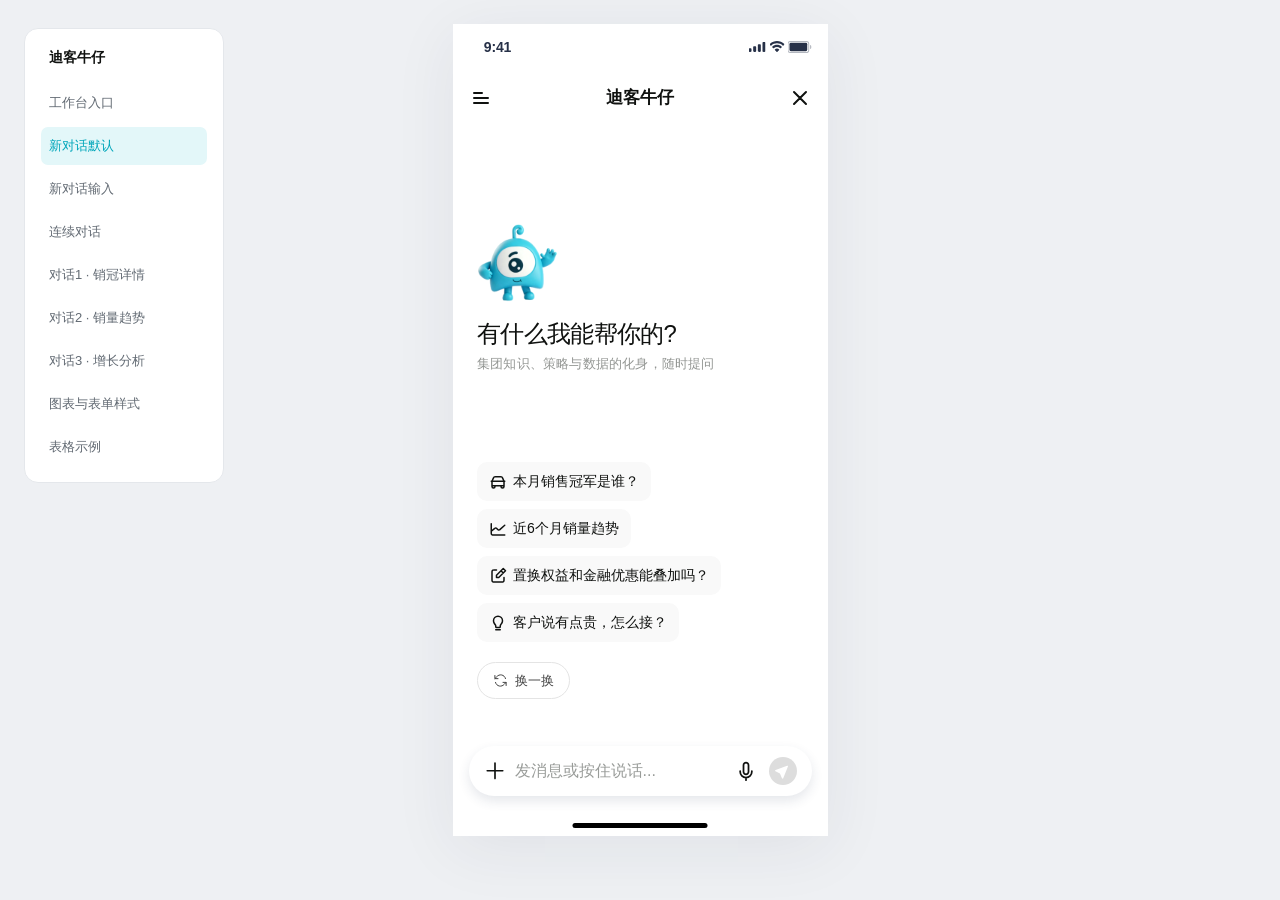
==== commit a8eee87c: "Set reply list item spacing to 24px" ====
--- a/index.html
+++ b/index.html
@@ -1,5 +1,5 @@
 <!doctype html>
-<html lang="zh-CN"><head><meta charset="UTF-8"><meta name="viewport" content="width=device-width,initial-scale=1,viewport-fit=cover"><title>新对话默认 · 迪客牛仔</title><script src="text-format.js?v=20261027-voice-original"></script><script src="viewport-mode.js?v=20261027-initial-layout"></script><link rel="stylesheet" href="styles.css?v=50b64fb21ad0081b"><link rel="manifest" href="manifest.webmanifest"><meta name="theme-color" content="#ffffff"><meta name="mobile-web-app-capable" content="yes"><meta name="apple-mobile-web-app-capable" content="yes"><meta name="apple-mobile-web-app-title" content="迪客牛仔"><link rel="apple-touch-icon" href="assets/apple-touch-icon.png"><link rel="stylesheet" href="task-history.css?v=de80d397e705ed2d"><link rel="preload" as="script" data-runtime-preload href="runtime-home.js?v=e8bdff1c8161cac5"></head>
+<html lang="zh-CN"><head><meta charset="UTF-8"><meta name="viewport" content="width=device-width,initial-scale=1,viewport-fit=cover"><title>新对话默认 · 迪客牛仔</title><script src="text-format.js?v=20261027-voice-original"></script><script src="viewport-mode.js?v=20261027-initial-layout"></script><link rel="stylesheet" href="styles.css?v=c0640bb39a4e5858"><link rel="manifest" href="manifest.webmanifest"><meta name="theme-color" content="#ffffff"><meta name="mobile-web-app-capable" content="yes"><meta name="apple-mobile-web-app-capable" content="yes"><meta name="apple-mobile-web-app-title" content="迪客牛仔"><link rel="apple-touch-icon" href="assets/apple-touch-icon.png"><link rel="stylesheet" href="task-history.css?v=de80d397e705ed2d"><link rel="preload" as="script" data-runtime-preload href="runtime-home.js?v=e8bdff1c8161cac5"></head>
 <body data-page="index"><nav class="demo-nav" aria-label="设计页面"><strong>迪客牛仔</strong><a href="workbench.html">工作台入口</a><a href="index.html">新对话默认</a><a href="input.html">新对话输入</a><a href="conversation.html">连续对话</a><a href="answer.html">对话1 · 销冠详情</a><a href="trend.html">对话2 · 销量趋势</a><a href="analysis.html">对话3 · 增长分析</a><a href="charts.html">图表与表单样式</a><a href="table.html">表格示例</a></nav><button class="nav-toggle" aria-label="切换页面">页面</button><div class="screen-shell"><main class="design-screen composer-attachments" inert data-startup-inert aria-label="新对话默认"><div class="s0" data-node-id="9:1149" data-name="新对话默认">
       <div class="s1" data-node-id="9:1116" data-name="Status Bar/Light">
         <div class="s2" data-node-id="I9:1116;1:103" data-name="iPhone X/Status Bars/Status Bar (Black)">
--- a/styles.css
+++ b/styles.css
@@ -1445,7 +1445,7 @@
 .chat-sales-section h3{margin:0;font-size:34px;font-weight:500;line-height:46px;color:#101210;overflow-wrap:anywhere}
 .chat-sales-scope{margin:0;padding:0 0 0 24px;border-left:3px solid #d4d4d4;color:#777;font-size:28px;line-height:40px;overflow-wrap:anywhere}
 .chat-sales-scope p{margin:0}.chat-sales-scope p+p{margin-top:24px}
-body[data-page="conversation"] .chat-sales-section .chat-answer-list{gap:0;padding-left:40px;list-style:disc}
+body[data-page="conversation"] .chat-sales-section .chat-answer-list{gap:24px;padding-left:40px;list-style:disc}
 .chat-sales-analysis .chat-table-wrap{max-width:100%;min-width:0}
 .font-large body[data-page="conversation"] .chat-sales-section h3{font-size:38px;line-height:58px}
 .font-large body[data-page="conversation"] .chat-sales-scope{font-size:30px;line-height:46px}
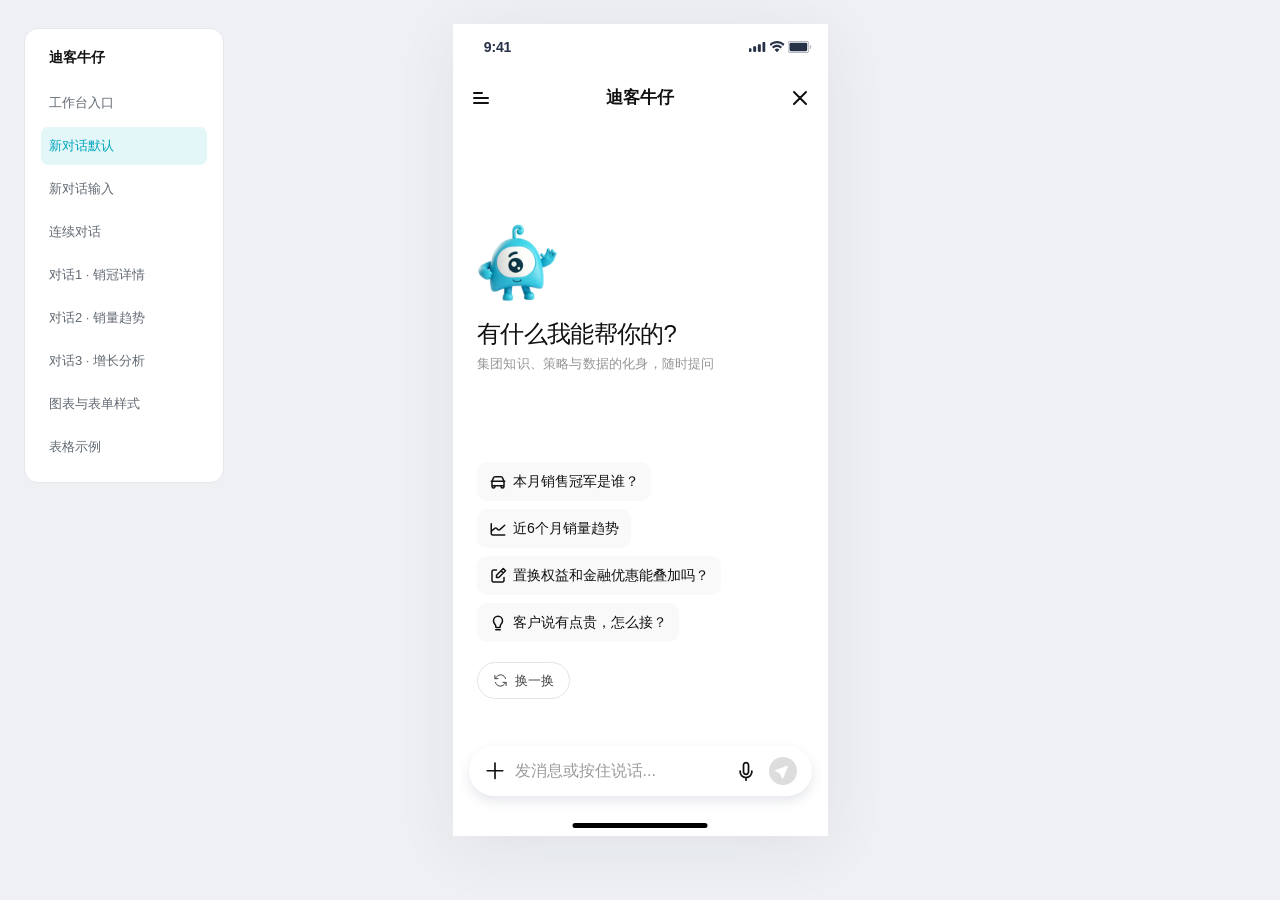
==== commit 6000cbfd: "Move reply list dots right by 4px" ====
--- a/index.html
+++ b/index.html
@@ -1,5 +1,5 @@
 <!doctype html>
-<html lang="zh-CN"><head><meta charset="UTF-8"><meta name="viewport" content="width=device-width,initial-scale=1,viewport-fit=cover"><title>新对话默认 · 迪客牛仔</title><script src="text-format.js?v=20261027-voice-original"></script><script src="viewport-mode.js?v=20261027-initial-layout"></script><link rel="stylesheet" href="styles.css?v=c0640bb39a4e5858"><link rel="manifest" href="manifest.webmanifest"><meta name="theme-color" content="#ffffff"><meta name="mobile-web-app-capable" content="yes"><meta name="apple-mobile-web-app-capable" content="yes"><meta name="apple-mobile-web-app-title" content="迪客牛仔"><link rel="apple-touch-icon" href="assets/apple-touch-icon.png"><link rel="stylesheet" href="task-history.css?v=de80d397e705ed2d"><link rel="preload" as="script" data-runtime-preload href="runtime-home.js?v=e8bdff1c8161cac5"></head>
+<html lang="zh-CN"><head><meta charset="UTF-8"><meta name="viewport" content="width=device-width,initial-scale=1,viewport-fit=cover"><title>新对话默认 · 迪客牛仔</title><script src="text-format.js?v=20261027-voice-original"></script><script src="viewport-mode.js?v=20261027-initial-layout"></script><link rel="stylesheet" href="styles.css?v=051de8251f5a9d97"><link rel="manifest" href="manifest.webmanifest"><meta name="theme-color" content="#ffffff"><meta name="mobile-web-app-capable" content="yes"><meta name="apple-mobile-web-app-capable" content="yes"><meta name="apple-mobile-web-app-title" content="迪客牛仔"><link rel="apple-touch-icon" href="assets/apple-touch-icon.png"><link rel="stylesheet" href="task-history.css?v=de80d397e705ed2d"><link rel="preload" as="script" data-runtime-preload href="runtime-home.js?v=4e65f828d24857ea"></head>
 <body data-page="index"><nav class="demo-nav" aria-label="设计页面"><strong>迪客牛仔</strong><a href="workbench.html">工作台入口</a><a href="index.html">新对话默认</a><a href="input.html">新对话输入</a><a href="conversation.html">连续对话</a><a href="answer.html">对话1 · 销冠详情</a><a href="trend.html">对话2 · 销量趋势</a><a href="analysis.html">对话3 · 增长分析</a><a href="charts.html">图表与表单样式</a><a href="table.html">表格示例</a></nav><button class="nav-toggle" aria-label="切换页面">页面</button><div class="screen-shell"><main class="design-screen composer-attachments" inert data-startup-inert aria-label="新对话默认"><div class="s0" data-node-id="9:1149" data-name="新对话默认">
       <div class="s1" data-node-id="9:1116" data-name="Status Bar/Light">
         <div class="s2" data-node-id="I9:1116;1:103" data-name="iPhone X/Status Bars/Status Bar (Black)">
@@ -115,4 +115,4 @@
           <div class="s45" data-node-id="I9:1296;26:6" data-name="Line" ></div>
         </div>
       </div>
-    </div></main></div><div class="toast" role="status"></div><script>DemoStartup.watch()</script><script src="runtime-home.js?v=e8bdff1c8161cac5"></script></body></html>+    </div></main></div><div class="toast" role="status"></div><script>DemoStartup.watch()</script><script src="runtime-home.js?v=4e65f828d24857ea"></script></body></html>
--- a/styles.css
+++ b/styles.css
@@ -1445,7 +1445,7 @@
 .chat-sales-section h3{margin:0;font-size:34px;font-weight:500;line-height:46px;color:#101210;overflow-wrap:anywhere}
 .chat-sales-scope{margin:0;padding:0 0 0 24px;border-left:3px solid #d4d4d4;color:#777;font-size:28px;line-height:40px;overflow-wrap:anywhere}
 .chat-sales-scope p{margin:0}.chat-sales-scope p+p{margin-top:24px}
-body[data-page="conversation"] .chat-sales-section .chat-answer-list{gap:24px;padding-left:40px;list-style:disc}
+body[data-page="conversation"] .chat-sales-section .chat-answer-list{gap:24px;padding-left:0;list-style:none}
 .chat-sales-analysis .chat-table-wrap{max-width:100%;min-width:0}
 .font-large body[data-page="conversation"] .chat-sales-section h3{font-size:38px;line-height:58px}
 .font-large body[data-page="conversation"] .chat-sales-scope{font-size:30px;line-height:46px}
@@ -1493,7 +1493,7 @@
 
 /* File cards follow the shared card gap without an extra top margin. */
 .chat-answer-sales>.chat-reply-files{margin-top:0}
-.chat-answer-sales>.chat-reply-files+.chat-answer-actions{margin-top:-16px}
+.chat-answer-sales>.chat-reply-files+.chat-answer-actions{margin-top:0;padding:0 8px 8px;align-items:flex-start}
 
 /* Figma275:565: shared content hierarchy and sales table geometry, 750px canvas. */
 body[data-page="conversation"] .chat-paragraph{font-weight:400;color:#101210}
@@ -1511,3 +1511,8 @@
 .chat-table-card table:not(:has(th:nth-child(3))) th:first-child{width:200px}
 .chat-artifact-file>button:first-child small{line-height:34px}
 .font-large body[data-page="conversation"] .chat-sales-section-note>h3{font-size:38px;line-height:58px}
+
+/* List dots align to the reply text edge; wrapped lines retain their text indent. */
+body[data-page="conversation"] .chat-sales-section .chat-answer-list>li{position:relative;padding-left:40px}
+.chat-sales-section .chat-answer-list>li::before{content:"";position:absolute;left:4px;top:20px;width:8px;height:8px;border-radius:50%;background:currentColor}
+.font-large body[data-page="conversation"] .chat-sales-section .chat-answer-list>li::before{top:25px}
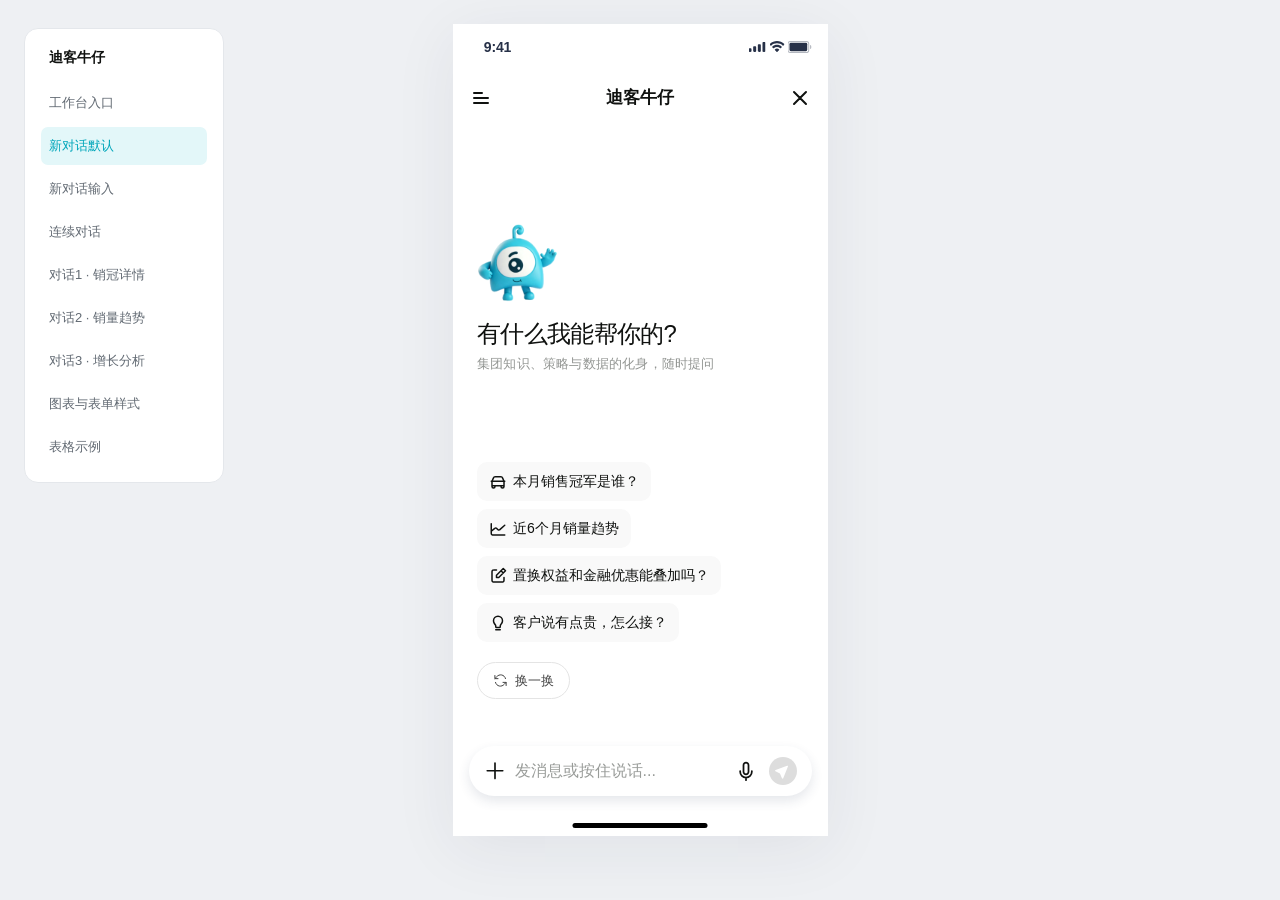
==== commit 0a9e236e: "Match statistical notes layout to Figma reference" ====
--- a/index.html
+++ b/index.html
@@ -1,5 +1,5 @@
 <!doctype html>
-<html lang="zh-CN"><head><meta charset="UTF-8"><meta name="viewport" content="width=device-width,initial-scale=1,viewport-fit=cover"><title>新对话默认 · 迪客牛仔</title><script src="text-format.js?v=20261027-voice-original"></script><script src="viewport-mode.js?v=20261027-initial-layout"></script><link rel="stylesheet" href="styles.css?v=051de8251f5a9d97"><link rel="manifest" href="manifest.webmanifest"><meta name="theme-color" content="#ffffff"><meta name="mobile-web-app-capable" content="yes"><meta name="apple-mobile-web-app-capable" content="yes"><meta name="apple-mobile-web-app-title" content="迪客牛仔"><link rel="apple-touch-icon" href="assets/apple-touch-icon.png"><link rel="stylesheet" href="task-history.css?v=de80d397e705ed2d"><link rel="preload" as="script" data-runtime-preload href="runtime-home.js?v=4e65f828d24857ea"></head>
+<html lang="zh-CN"><head><meta charset="UTF-8"><meta name="viewport" content="width=device-width,initial-scale=1,viewport-fit=cover"><title>新对话默认 · 迪客牛仔</title><script src="text-format.js?v=20261027-voice-original"></script><script src="viewport-mode.js?v=20261027-initial-layout"></script><link rel="stylesheet" href="styles.css?v=23fcd9d8c98924dd"><link rel="manifest" href="manifest.webmanifest"><meta name="theme-color" content="#ffffff"><meta name="mobile-web-app-capable" content="yes"><meta name="apple-mobile-web-app-capable" content="yes"><meta name="apple-mobile-web-app-title" content="迪客牛仔"><link rel="apple-touch-icon" href="assets/apple-touch-icon.png"><link rel="stylesheet" href="task-history.css?v=de80d397e705ed2d"><link rel="preload" as="script" data-runtime-preload href="runtime-home.js?v=eeaa79a42dd76215"></head>
 <body data-page="index"><nav class="demo-nav" aria-label="设计页面"><strong>迪客牛仔</strong><a href="workbench.html">工作台入口</a><a href="index.html">新对话默认</a><a href="input.html">新对话输入</a><a href="conversation.html">连续对话</a><a href="answer.html">对话1 · 销冠详情</a><a href="trend.html">对话2 · 销量趋势</a><a href="analysis.html">对话3 · 增长分析</a><a href="charts.html">图表与表单样式</a><a href="table.html">表格示例</a></nav><button class="nav-toggle" aria-label="切换页面">页面</button><div class="screen-shell"><main class="design-screen composer-attachments" inert data-startup-inert aria-label="新对话默认"><div class="s0" data-node-id="9:1149" data-name="新对话默认">
       <div class="s1" data-node-id="9:1116" data-name="Status Bar/Light">
         <div class="s2" data-node-id="I9:1116;1:103" data-name="iPhone X/Status Bars/Status Bar (Black)">
@@ -115,4 +115,4 @@
           <div class="s45" data-node-id="I9:1296;26:6" data-name="Line" ></div>
         </div>
       </div>
-    </div></main></div><div class="toast" role="status"></div><script>DemoStartup.watch()</script><script src="runtime-home.js?v=4e65f828d24857ea"></script></body></html>+    </div></main></div><div class="toast" role="status"></div><script>DemoStartup.watch()</script><script src="runtime-home.js?v=eeaa79a42dd76215"></script></body></html>
--- a/styles.css
+++ b/styles.css
@@ -1516,3 +1516,8 @@
 body[data-page="conversation"] .chat-sales-section .chat-answer-list>li{position:relative;padding-left:40px}
 .chat-sales-section .chat-answer-list>li::before{content:"";position:absolute;left:4px;top:20px;width:8px;height:8px;border-radius:50%;background:currentColor}
 .font-large body[data-page="conversation"] .chat-sales-section .chat-answer-list>li::before{top:25px}
+
+/* Figma312:2350: note content uses50px text lines and24px item spacing. */
+body[data-page="conversation"] .chat-sales-analysis .chat-paragraph{line-height:50px}
+.chat-sales-section-note .chat-answer-list>li::before{left:10px;top:20px;width:10px;height:10px}
+.font-large body[data-page="conversation"] .chat-sales-section-note .chat-answer-list>li::before{top:24px}
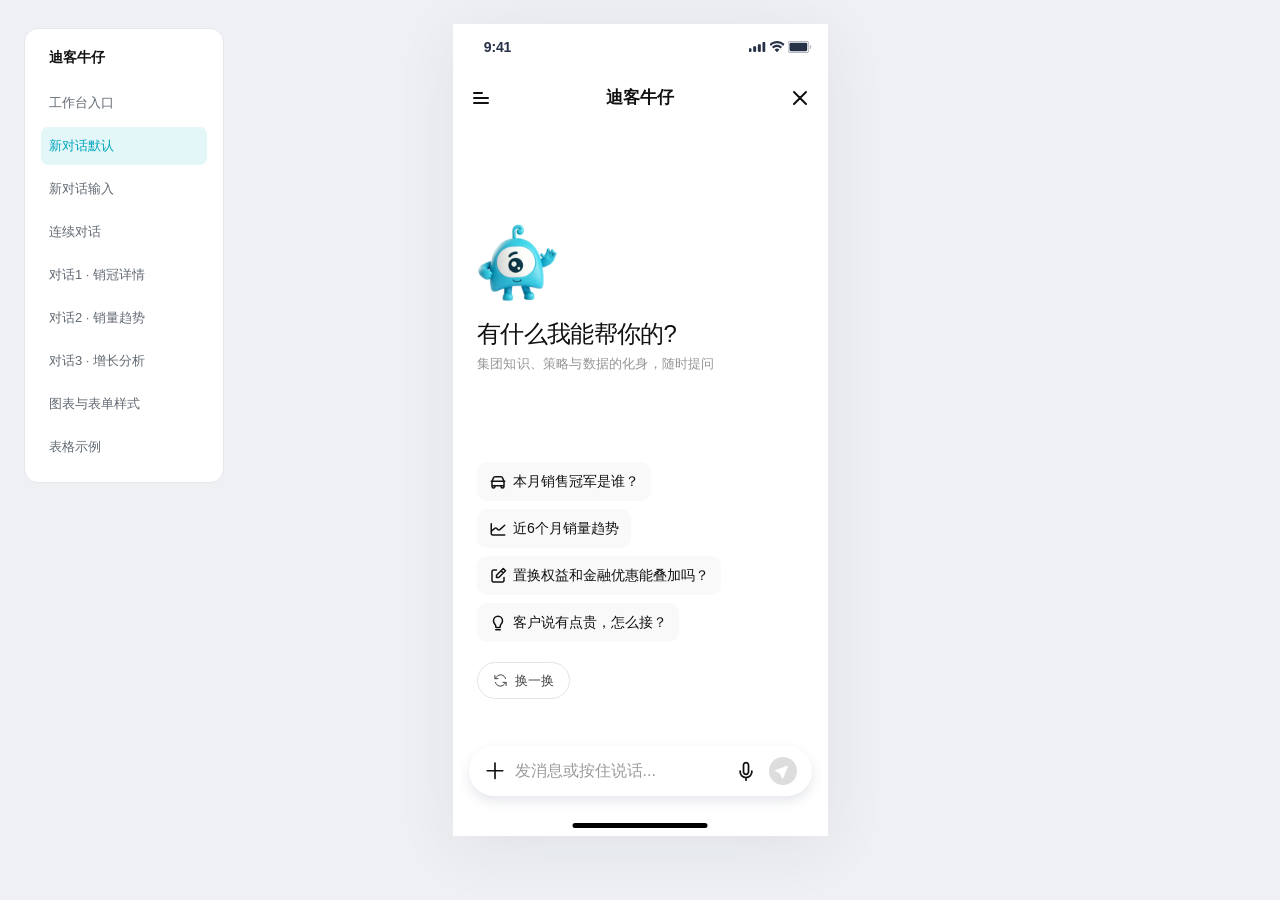
==== commit c564a9c3: "Align reply typography and section numbering with design" ====
--- a/index.html
+++ b/index.html
@@ -1,5 +1,5 @@
 <!doctype html>
-<html lang="zh-CN"><head><meta charset="UTF-8"><meta name="viewport" content="width=device-width,initial-scale=1,viewport-fit=cover"><title>新对话默认 · 迪客牛仔</title><script src="text-format.js?v=20261027-voice-original"></script><script src="viewport-mode.js?v=20261027-initial-layout"></script><link rel="stylesheet" href="styles.css?v=23fcd9d8c98924dd"><link rel="manifest" href="manifest.webmanifest"><meta name="theme-color" content="#ffffff"><meta name="mobile-web-app-capable" content="yes"><meta name="apple-mobile-web-app-capable" content="yes"><meta name="apple-mobile-web-app-title" content="迪客牛仔"><link rel="apple-touch-icon" href="assets/apple-touch-icon.png"><link rel="stylesheet" href="task-history.css?v=de80d397e705ed2d"><link rel="preload" as="script" data-runtime-preload href="runtime-home.js?v=eeaa79a42dd76215"></head>
+<html lang="zh-CN"><head><meta charset="UTF-8"><meta name="viewport" content="width=device-width,initial-scale=1,viewport-fit=cover"><title>新对话默认 · 迪客牛仔</title><script src="text-format.js?v=20261027-voice-original"></script><script src="viewport-mode.js?v=20261027-initial-layout"></script><link rel="stylesheet" href="styles.css?v=d3a6249ece6869df"><link rel="manifest" href="manifest.webmanifest"><meta name="theme-color" content="#ffffff"><meta name="mobile-web-app-capable" content="yes"><meta name="apple-mobile-web-app-capable" content="yes"><meta name="apple-mobile-web-app-title" content="迪客牛仔"><link rel="apple-touch-icon" href="assets/apple-touch-icon.png"><link rel="stylesheet" href="task-history.css?v=de80d397e705ed2d"><link rel="preload" as="script" data-runtime-preload href="runtime-home.js?v=eeaa79a42dd76215"></head>
 <body data-page="index"><nav class="demo-nav" aria-label="设计页面"><strong>迪客牛仔</strong><a href="workbench.html">工作台入口</a><a href="index.html">新对话默认</a><a href="input.html">新对话输入</a><a href="conversation.html">连续对话</a><a href="answer.html">对话1 · 销冠详情</a><a href="trend.html">对话2 · 销量趋势</a><a href="analysis.html">对话3 · 增长分析</a><a href="charts.html">图表与表单样式</a><a href="table.html">表格示例</a></nav><button class="nav-toggle" aria-label="切换页面">页面</button><div class="screen-shell"><main class="design-screen composer-attachments" inert data-startup-inert aria-label="新对话默认"><div class="s0" data-node-id="9:1149" data-name="新对话默认">
       <div class="s1" data-node-id="9:1116" data-name="Status Bar/Light">
         <div class="s2" data-node-id="I9:1116;1:103" data-name="iPhone X/Status Bars/Status Bar (Black)">
--- a/styles.css
+++ b/styles.css
@@ -651,7 +651,7 @@
 body[data-page="conversation"] .chat-response+.chat-user{padding-top:24px}
 body[data-page="conversation"] .chat-answer{display:flex;flex-direction:column;gap:32px;padding:40px 24px 24px;color:#111}
 body[data-page="conversation"] .chat-answer>h2{margin:0}
-body[data-page="conversation"] .chat-paragraph{margin:0;font-size:32px;line-height:48px}
+body[data-page="conversation"] .chat-paragraph{margin:0;font-size:32px;line-height:50px}
 body[data-page="conversation"] .chat-paragraph+.chat-paragraph{margin-top:-8px}
 body[data-page="conversation"] .chat-answer-champion>.chat-paragraph:first-of-type{margin-top:0}
 body[data-page="conversation"] .chat-champion-profile h2{margin:0;font-size:32px;line-height:44.8px}
@@ -1206,7 +1206,7 @@
 body[data-page="conversation"] .chat-thread .chat-answer-champion>.chat-paragraph:first-of-type{margin-top:-8px}
 body[data-page="conversation"] .chat-thread .chat-paragraph strong,
 body[data-page="conversation"] .chat-thread .chat-script strong{font-weight:500;font-size:inherit;line-height:inherit;color:inherit}
-body[data-page="conversation"] .chat-thread .chat-answer>h2{font-size:38px;line-height:54px;font-weight:500}
+body[data-page="conversation"] .chat-thread .chat-answer>h2{font-size:36px;line-height:52px;font-weight:500}
 body[data-page="conversation"] .chat-thread .chat-answer .chat-person-facts{gap:24px 12px;border:0;padding-top:0}
 body[data-page="conversation"] .chat-thread .chat-answer .chat-person-facts>div{position:relative;padding-left:24px}
 body[data-page="conversation"] .chat-thread .chat-answer .chat-person-facts>div::before{content:"";position:absolute;inset:0 auto 0 0;width:8px;background:url("assets/reply-fact-accent.svg") center/8px 100% no-repeat}
@@ -1499,7 +1499,7 @@
 body[data-page="conversation"] .chat-paragraph{font-weight:400;color:#101210}
 .chat-sales-analysis{counter-reset:sales-section}
 .chat-sales-section:not(.chat-sales-section-note){counter-increment:sales-section}
-.chat-sales-section:not(.chat-sales-section-note)>h3::before{content:counter(sales-section) ". "}
+.chat-sales-section:not(.chat-sales-section-note)>h3::before{content:counter(sales-section,cjk-ideographic) "、"}
 .chat-sales-section-note{margin-top:-8px}
 .chat-sales-section-note>h3{font-size:32px;line-height:48px}
 .chat-sales-analysis>.chat-paragraph{margin-top:-8px}
@@ -1519,5 +1519,7 @@
 
 /* Figma312:2350: note content uses50px text lines and24px item spacing. */
 body[data-page="conversation"] .chat-sales-analysis .chat-paragraph{line-height:50px}
-.chat-sales-section-note .chat-answer-list>li::before{left:10px;top:20px;width:10px;height:10px}
-.font-large body[data-page="conversation"] .chat-sales-section-note .chat-answer-list>li::before{top:24px}
+.chat-sales-section-note .chat-answer-list{counter-reset:sales-note}
+body[data-page="conversation"] .chat-sales-section-note .chat-answer-list>li{counter-increment:sales-note;padding-left:64px}
+.chat-sales-section-note .chat-answer-list>li::before{content:counter(sales-note) "、";left:0;top:0;width:64px;height:auto;border-radius:0;background:none;font:inherit;font-weight:400}
+.font-large body[data-page="conversation"] .chat-sales-section-note .chat-answer-list>li::before{top:0}
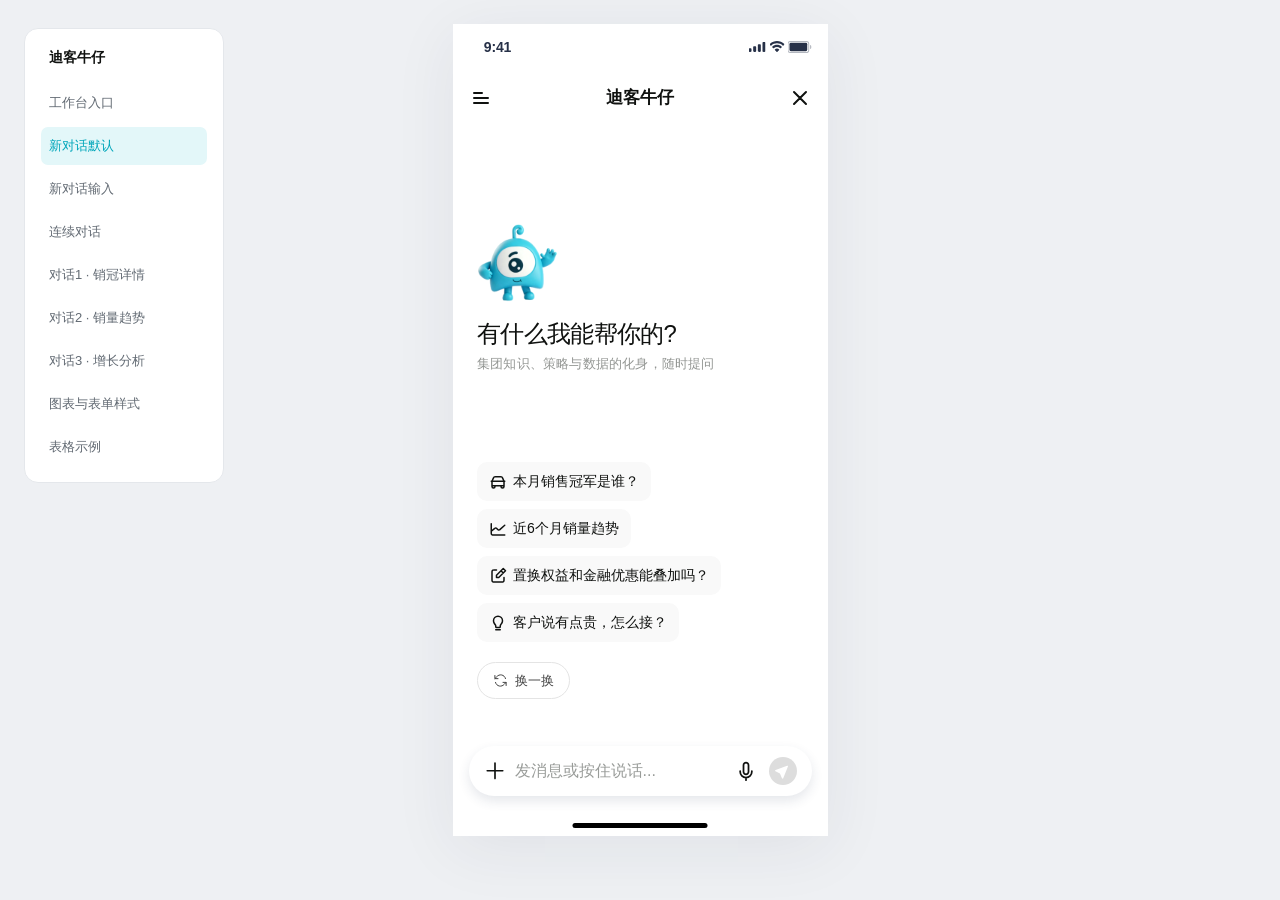
==== commit c5248074: "Use period separators for note numbering" ====
--- a/index.html
+++ b/index.html
@@ -1,5 +1,5 @@
 <!doctype html>
-<html lang="zh-CN"><head><meta charset="UTF-8"><meta name="viewport" content="width=device-width,initial-scale=1,viewport-fit=cover"><title>新对话默认 · 迪客牛仔</title><script src="text-format.js?v=20261027-voice-original"></script><script src="viewport-mode.js?v=20261027-initial-layout"></script><link rel="stylesheet" href="styles.css?v=d3a6249ece6869df"><link rel="manifest" href="manifest.webmanifest"><meta name="theme-color" content="#ffffff"><meta name="mobile-web-app-capable" content="yes"><meta name="apple-mobile-web-app-capable" content="yes"><meta name="apple-mobile-web-app-title" content="迪客牛仔"><link rel="apple-touch-icon" href="assets/apple-touch-icon.png"><link rel="stylesheet" href="task-history.css?v=de80d397e705ed2d"><link rel="preload" as="script" data-runtime-preload href="runtime-home.js?v=eeaa79a42dd76215"></head>
+<html lang="zh-CN"><head><meta charset="UTF-8"><meta name="viewport" content="width=device-width,initial-scale=1,viewport-fit=cover"><title>新对话默认 · 迪客牛仔</title><script src="text-format.js?v=20261027-voice-original"></script><script src="viewport-mode.js?v=20261027-initial-layout"></script><link rel="stylesheet" href="styles.css?v=3b59599633e7f925"><link rel="manifest" href="manifest.webmanifest"><meta name="theme-color" content="#ffffff"><meta name="mobile-web-app-capable" content="yes"><meta name="apple-mobile-web-app-capable" content="yes"><meta name="apple-mobile-web-app-title" content="迪客牛仔"><link rel="apple-touch-icon" href="assets/apple-touch-icon.png"><link rel="stylesheet" href="task-history.css?v=de80d397e705ed2d"><link rel="preload" as="script" data-runtime-preload href="runtime-home.js?v=eeaa79a42dd76215"></head>
 <body data-page="index"><nav class="demo-nav" aria-label="设计页面"><strong>迪客牛仔</strong><a href="workbench.html">工作台入口</a><a href="index.html">新对话默认</a><a href="input.html">新对话输入</a><a href="conversation.html">连续对话</a><a href="answer.html">对话1 · 销冠详情</a><a href="trend.html">对话2 · 销量趋势</a><a href="analysis.html">对话3 · 增长分析</a><a href="charts.html">图表与表单样式</a><a href="table.html">表格示例</a></nav><button class="nav-toggle" aria-label="切换页面">页面</button><div class="screen-shell"><main class="design-screen composer-attachments" inert data-startup-inert aria-label="新对话默认"><div class="s0" data-node-id="9:1149" data-name="新对话默认">
       <div class="s1" data-node-id="9:1116" data-name="Status Bar/Light">
         <div class="s2" data-node-id="I9:1116;1:103" data-name="iPhone X/Status Bars/Status Bar (Black)">
--- a/styles.css
+++ b/styles.css
@@ -1521,5 +1521,5 @@
 body[data-page="conversation"] .chat-sales-analysis .chat-paragraph{line-height:50px}
 .chat-sales-section-note .chat-answer-list{counter-reset:sales-note}
 body[data-page="conversation"] .chat-sales-section-note .chat-answer-list>li{counter-increment:sales-note;padding-left:64px}
-.chat-sales-section-note .chat-answer-list>li::before{content:counter(sales-note) "、";left:0;top:0;width:64px;height:auto;border-radius:0;background:none;font:inherit;font-weight:400}
+.chat-sales-section-note .chat-answer-list>li::before{content:counter(sales-note) ".";left:0;top:0;width:64px;height:auto;border-radius:0;background:none;font:inherit;font-weight:400}
 .font-large body[data-page="conversation"] .chat-sales-section-note .chat-answer-list>li::before{top:0}
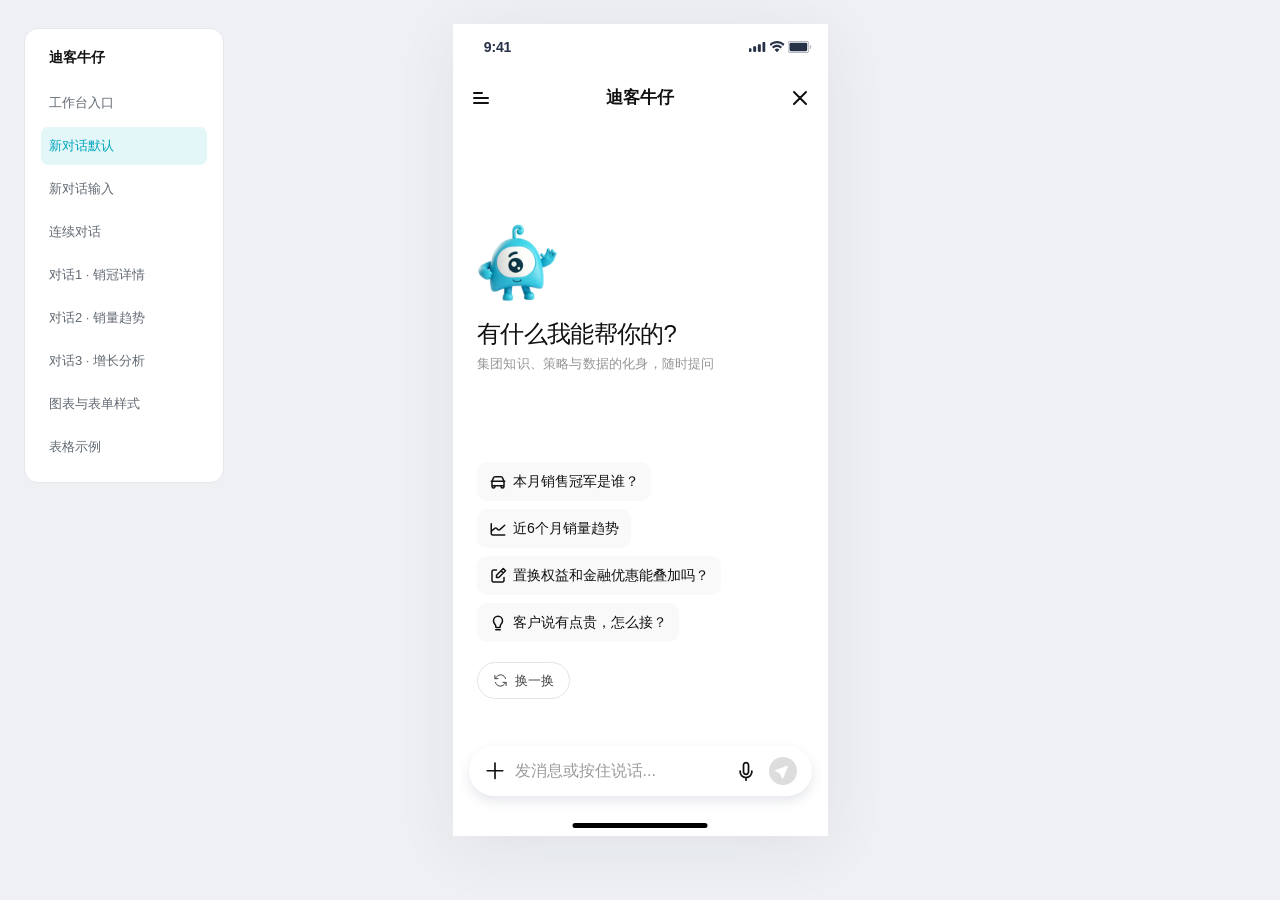
==== commit edebe2cd: "Increase quote text and file card vertical padding" ====
--- a/index.html
+++ b/index.html
@@ -1,5 +1,5 @@
 <!doctype html>
-<html lang="zh-CN"><head><meta charset="UTF-8"><meta name="viewport" content="width=device-width,initial-scale=1,viewport-fit=cover"><title>新对话默认 · 迪客牛仔</title><script src="text-format.js?v=20261027-voice-original"></script><script src="viewport-mode.js?v=20261027-initial-layout"></script><link rel="stylesheet" href="styles.css?v=3b59599633e7f925"><link rel="manifest" href="manifest.webmanifest"><meta name="theme-color" content="#ffffff"><meta name="mobile-web-app-capable" content="yes"><meta name="apple-mobile-web-app-capable" content="yes"><meta name="apple-mobile-web-app-title" content="迪客牛仔"><link rel="apple-touch-icon" href="assets/apple-touch-icon.png"><link rel="stylesheet" href="task-history.css?v=de80d397e705ed2d"><link rel="preload" as="script" data-runtime-preload href="runtime-home.js?v=eeaa79a42dd76215"></head>
+<html lang="zh-CN"><head><meta charset="UTF-8"><meta name="viewport" content="width=device-width,initial-scale=1,viewport-fit=cover"><title>新对话默认 · 迪客牛仔</title><script src="text-format.js?v=20261027-voice-original"></script><script src="viewport-mode.js?v=20261027-initial-layout"></script><link rel="stylesheet" href="styles.css?v=c14ece671ac8aea5"><link rel="manifest" href="manifest.webmanifest"><meta name="theme-color" content="#ffffff"><meta name="mobile-web-app-capable" content="yes"><meta name="apple-mobile-web-app-capable" content="yes"><meta name="apple-mobile-web-app-title" content="迪客牛仔"><link rel="apple-touch-icon" href="assets/apple-touch-icon.png"><link rel="stylesheet" href="task-history.css?v=de80d397e705ed2d"><link rel="preload" as="script" data-runtime-preload href="runtime-home.js?v=eeaa79a42dd76215"></head>
 <body data-page="index"><nav class="demo-nav" aria-label="设计页面"><strong>迪客牛仔</strong><a href="workbench.html">工作台入口</a><a href="index.html">新对话默认</a><a href="input.html">新对话输入</a><a href="conversation.html">连续对话</a><a href="answer.html">对话1 · 销冠详情</a><a href="trend.html">对话2 · 销量趋势</a><a href="analysis.html">对话3 · 增长分析</a><a href="charts.html">图表与表单样式</a><a href="table.html">表格示例</a></nav><button class="nav-toggle" aria-label="切换页面">页面</button><div class="screen-shell"><main class="design-screen composer-attachments" inert data-startup-inert aria-label="新对话默认"><div class="s0" data-node-id="9:1149" data-name="新对话默认">
       <div class="s1" data-node-id="9:1116" data-name="Status Bar/Light">
         <div class="s2" data-node-id="I9:1116;1:103" data-name="iPhone X/Status Bars/Status Bar (Black)">
--- a/styles.css
+++ b/styles.css
@@ -1360,7 +1360,7 @@
 .reply-more-menu{position:fixed;margin:0;max-width:calc(100vw - 24px);padding:0;border:0;border-radius:0;background:transparent;color:#111;overflow:visible;max-height:calc(100dvh - 24px)}.reply-more-menu::backdrop{background:transparent;backdrop-filter:none;-webkit-backdrop-filter:none}.reply-more-content{transform-origin:top left;padding:0}.reply-more-actions{width:100%}.reply-more-actions img{width:40px;height:40px;filter:none}.reply-more-actions .reply-quote-icon{width:40px;height:40px;flex-shrink:0;font-size:40px;line-height:40px;text-align:center}.reply-more-actions button:focus-visible{outline:3px solid #07b1c7;outline-offset:-3px}
 
 .design-screen.has-quote{--quote-space:78px}.composer-quote{position:absolute;top:calc(20px + var(--attachment-draft-space));left:40px;right:40px;height:68px;display:flex;gap:8px;align-items:center;padding:16px 12px;background:#f8f8f8;border-radius:12px;color:#999;user-select:none;-webkit-user-select:none}.composer-quote-line{width:4px;height:24px;background:#e9e9eb;border-radius:8px;flex-shrink:0}.composer-quote-text{flex:1;min-width:0;overflow:hidden;white-space:nowrap;text-overflow:ellipsis;font-size:24px;line-height:34px;color:#999;text-align:left;padding:0;background:transparent}.composer-quote-remove{width:32px;height:32px;flex-shrink:0;border-radius:40px;display:grid;place-items:center;padding:4px;background:#0005;position:relative}.composer-quote-remove::before{content:"";position:absolute;left:50%;top:50%;width:var(--tap-target,88px);height:var(--tap-target,88px);transform:translate(-50%,-50%)}.composer-quote-remove img{width:24px;height:24px;pointer-events:none}body[data-page="conversation"] .design-screen.composer-attachments.has-quote:not(.home-keyboard):not(.voice-review) .s36:not(.voice-recording){top:calc(108px + var(--attachment-draft-space))}
-.chat-message-reference{display:flex;flex-direction:column;gap:8px;max-width:100%;margin-bottom:12px;padding:16px 20px;border-left:4px solid #dce2e2;border-radius:12px;background:#f8f8f8;color:#777;text-align:left}.chat-message-reference span{font-size:24px;line-height:34px}.chat-message-reference small{font-size:24px;line-height:34px;display:-webkit-box;-webkit-line-clamp:2;-webkit-box-orient:vertical;overflow:hidden;overflow-wrap:anywhere}
+.chat-message-reference{display:flex;flex-direction:column;gap:8px;max-width:100%;margin-bottom:12px;padding:16px 20px;border-left:4px solid #dce2e2;border-radius:12px;background:#f8f8f8;color:#777;text-align:left}.chat-message-reference span{font-size:26px;line-height:36px}.chat-message-reference small{font-size:26px;line-height:36px;display:-webkit-box;-webkit-line-clamp:2;-webkit-box-orient:vertical;overflow:hidden;overflow-wrap:anywhere}
 
 .chat-user:has(>.chat-message-reference){flex-direction:column;align-items:flex-end}.chat-user>.chat-message-reference{width:100%;max-width:600px}
 
@@ -1391,7 +1391,7 @@
 
 /* A file card always identifies the immutable output version. */
 .chat-artifact-file{overflow:hidden;background:#fff;border-radius:24px}
-.chat-artifact-file>button:first-child{display:flex;align-items:center;gap:24px;width:100%;min-height:100px;padding:8px 24px;background:#fff;text-align:left;color:#101210}
+.chat-artifact-file>button:first-child{display:flex;align-items:center;gap:24px;width:100%;min-height:108px;padding:12px 24px;background:#fff;text-align:left;color:#101210}
 .chat-artifact-file>button:first-child>img{width:40px;height:40px;flex-shrink:0}
 .chat-artifact-file>button:first-child>img:last-child{width:24px;height:24px;transform:rotate(180deg)}
 .chat-artifact-file button:disabled{color:#888}
